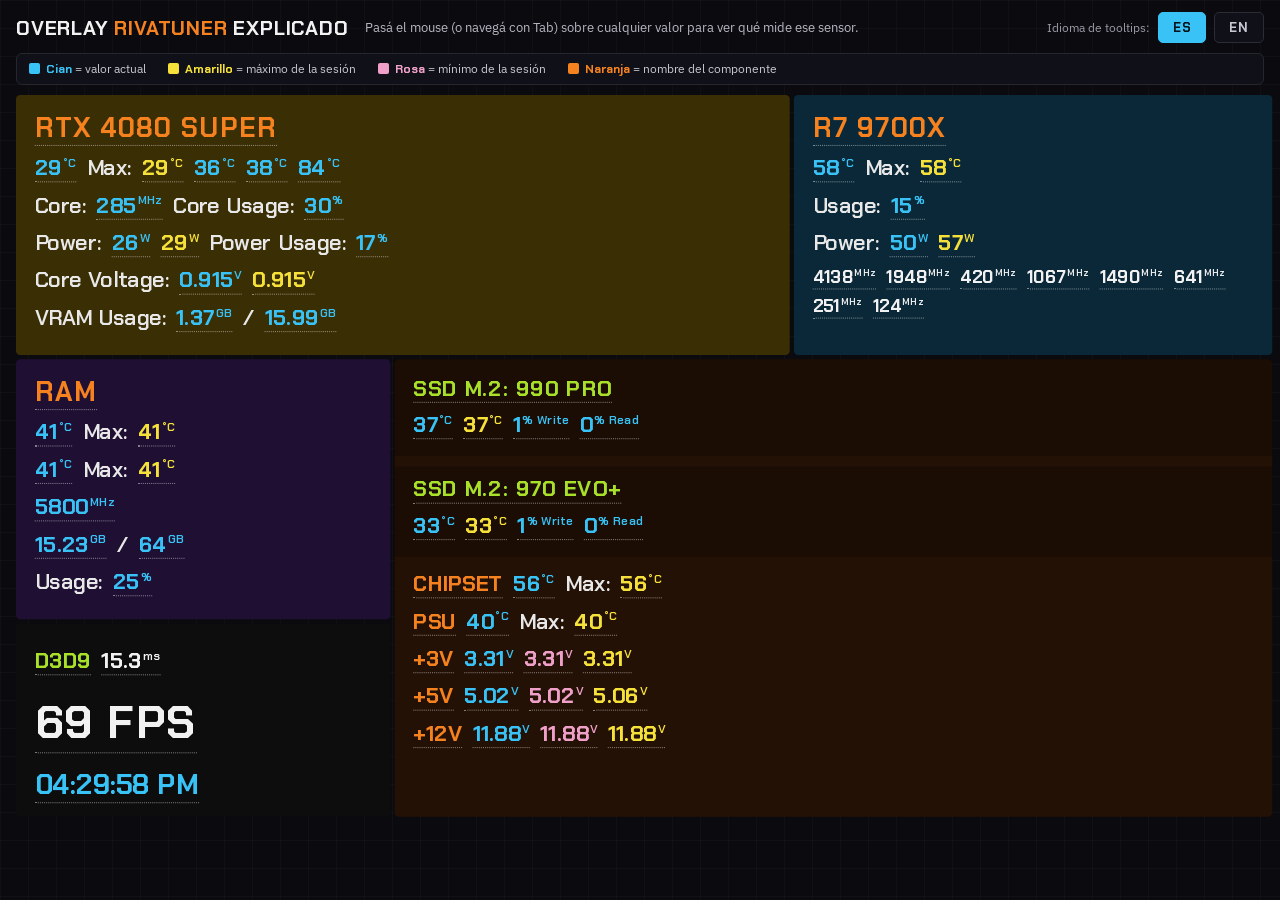
==== stuff/pc-build/BENCHMARK/overlay-rivatuner-explaining.html @ 2c087812 "overlay rivatuner change for language" ====
<!DOCTYPE html>
<html lang="es">
<head>
<meta charset="UTF-8">
<meta name="viewport" content="width=device-width, initial-scale=1.0">
<title>Overlay RivaTuner — Explicado</title>
<link rel="preconnect" href="https://fonts.googleapis.com">
<link rel="preconnect" href="https://fonts.gstatic.com" crossorigin>
<link href="https://fonts.googleapis.com/css2?family=Chakra+Petch:wght@500;600;700&family=IBM+Plex+Sans:wght@400;500&display=swap" rel="stylesheet">
<style>
  :root{
    --bg:#0a0a0f;
    --cyan:#39c2f5;      /* valor actual */
    --yellow:#f5e13a;    /* máximo de sesión */
    --pink:#f0a0c8;      /* lectura mínima */
    --orange:#f5821f;    /* títulos de panel */
    --green:#28c840;     /* nombres de discos */
    --lime:#a8e02a;      /* API gráfica */
    --white:#f2f2f2;
    --label:#e8e8e8;
    --tip-bg:#16161f;
    --tip-border:#39c2f5;
  }
  *{box-sizing:border-box;margin:0;padding:0}
  html{height:100%}
  body{
    min-height:100%;
    background:var(--bg);
    color:var(--white);
    font-family:'Chakra Petch',system-ui,sans-serif;
    display:flex;flex-direction:column;
    padding:12px 16px;
    overflow-x:hidden;
    background-image:linear-gradient(rgba(255,255,255,.025) 1px,transparent 1px),linear-gradient(90deg,rgba(255,255,255,.025) 1px,transparent 1px);
    background-size:28px 28px;
  }

  /* ---------- Barra superior (fuera del overlay, no escala) ---------- */
  header{
    display:flex;flex-wrap:wrap;align-items:center;gap:6px 16px;
    width:100%;margin-bottom:10px;
  }
  header h1{font-size:20px;letter-spacing:.04em;text-transform:uppercase;white-space:nowrap}
  header h1 span{color:var(--orange)}
  header p{font-family:'IBM Plex Sans',sans-serif;color:#b8b8c4;font-size:13px;flex:1 1 240px;min-width:200px}
  .lang{
    margin-left:auto;display:flex;align-items:center;gap:8px;
    font-family:'IBM Plex Sans',sans-serif;font-size:12px;color:#9a9aa8;
  }
  .lang button{
    font-family:'Chakra Petch',sans-serif;font-weight:700;font-size:13px;letter-spacing:.06em;
    background:#101018;color:#c8c8d2;border:1px solid #2c2c38;border-radius:5px;
    padding:6px 14px;cursor:pointer;transition:all .15s ease;
  }
  .lang button:hover{border-color:var(--cyan);color:#fff}
  .lang button.active{background:var(--cyan);border-color:var(--cyan);color:#04141c}
  .lang button:focus-visible{outline:2px solid var(--cyan);outline-offset:2px}

  .legend{
    width:100%;margin-bottom:10px;display:flex;flex-wrap:wrap;gap:6px 22px;
    font-size:12px;font-family:'IBM Plex Sans',sans-serif;color:#c8c8d2;
    border:1px solid #26262f;padding:7px 12px;border-radius:6px;background:#101018;
  }
  .legend b{font-family:'Chakra Petch',sans-serif}
  .legend .sw{display:inline-block;width:11px;height:11px;border-radius:2px;margin-right:6px;vertical-align:-1px}

  /* ---------- Escenario del overlay ----------
     El overlay se diseña a un tamaño FIJO de 1200px de ancho, con
     posiciones y tipografía estáticas (como el overlay real).
     JS lo escala como un todo (transform: scale) para que entre en
     la pantalla, sin mover ningún bloque de lugar. */
  #stageWrap{position:relative;flex:1;width:100%}
  #stage{
    position:absolute;top:0;left:0;
    width:1200px;
    font-size:20px;             /* tamaño base del diseño: todo deriva de acá */
    transform-origin:top left;
    display:grid;gap:4px;
    grid-template-columns:360px 380px 460px;
    grid-template-rows:auto auto 1fr;
    grid-template-areas:
      "gpu gpu cpu"
      "ram store store"
      "fps store store";
  }

  .panel{padding:14px 18px;border-radius:4px;min-width:0}
  .panel h2{color:var(--orange);font-size:1.3em;letter-spacing:.05em;margin-bottom:8px}
  .gpu{grid-area:gpu;background:#3a2e05}
  .cpu{grid-area:cpu;background:#0b2838}
  .ram{grid-area:ram;background:#1e0f33}
  .store{grid-area:store;background:#241105}
  .fps{grid-area:fps;background:#0d0d0d;display:flex;flex-direction:column;justify-content:flex-end}

  .row{display:flex;flex-wrap:wrap;align-items:baseline;gap:5px 10px;margin:8px 0;font-size:1.05em}
  .lbl{color:var(--label);font-weight:600}
  .sub{background:rgba(0,0,0,.25);margin:10px -18px;padding:8px 18px}
  .disk{color:var(--green);font-size:1.05em;font-weight:700;letter-spacing:.04em}
  .cores{font-size:0.85em}

  /* ---------- Sensores con tooltip ---------- */
  .s{
    position:relative;cursor:help;font-weight:700;
    border-bottom:1px dotted rgba(255,255,255,.45);
    outline:none;
  }
  .s sup{font-size:.55em;font-weight:600;margin-left:1px}
  .c{color:var(--cyan)} .y{color:var(--yellow)} .p{color:var(--pink)}
  .w{color:var(--white)} .g{color:var(--lime)} .o{color:var(--orange)}
  .s:hover,.s:focus-visible{filter:brightness(1.25);border-bottom-color:#fff}

  .s::after{
    content:attr(data-tip);
    position:absolute;left:50%;bottom:calc(100% + 10px);transform:translateX(-50%) translateY(4px);
    width:max-content;max-width:300px;
    background:var(--tip-bg);border:1px solid var(--tip-border);border-radius:6px;
    padding:9px 12px;
    font-family:'IBM Plex Sans',sans-serif;font-size:0.68em;font-weight:400;line-height:1.45;
    color:#e8e8ee;text-transform:none;letter-spacing:0;
    opacity:0;visibility:hidden;pointer-events:none;
    transition:opacity .15s ease,transform .15s ease;
    z-index:20;box-shadow:0 8px 24px rgba(0,0,0,.6);
  }
  .s::before{
    content:"";position:absolute;left:50%;bottom:calc(100% + 4px);transform:translateX(-50%);
    border:6px solid transparent;border-top-color:var(--tip-border);
    opacity:0;visibility:hidden;transition:opacity .15s ease;z-index:20;
  }
  .s:hover::after,.s:focus-visible::after{opacity:1;visibility:visible;transform:translateX(-50%) translateY(0)}
  .s:hover::before,.s:focus-visible::before{opacity:1;visibility:visible}
  /* variantes para bordes del escenario */
  .tl::after{left:0;transform:translateX(0) translateY(4px)}
  .tl:hover::after,.tl:focus-visible::after{transform:translateX(0) translateY(0)}
  .tl::before{left:14px}
  .tr::after{left:auto;right:0;transform:translateX(0) translateY(4px)}
  .tr:hover::after,.tr:focus-visible::after{transform:translateX(0) translateY(0)}
  .tr::before{left:auto;right:14px;transform:none}

  .fps .big{font-size:2.2em;letter-spacing:.03em}
  .clock{color:var(--cyan);font-size:1.35em;font-weight:700;margin-top:4px}

  /* ---------- Modo apilado: solo cuando la pantalla no puede
     contener el layout (muy angosta). Los bloques pasan a una
     columna; es el único caso en que se mueven de lugar. ---------- */
  #stage.stack{
    position:static;
    width:100%;
    transform:none !important;
    font-size:17px;
    grid-template-columns:1fr;
    grid-template-rows:none;
    grid-template-areas:"gpu" "cpu" "ram" "store" "fps";
  }
  #stage.stack .s::after{max-width:min(300px,80vw)}

  @media (prefers-reduced-motion:reduce){
    .s::after,.s::before,.lang button{transition:none}
  }
</style>
</head>
<body>

<header>
  <h1>Overlay <span>RivaTuner</span> explicado</h1>
  <p id="intro">Pasá el mouse (o navegá con Tab) sobre cualquier valor para ver qué mide ese sensor.</p>
  <div class="lang" role="group" aria-label="Idioma de los tooltips">
    <span id="langLabel">Idioma de tooltips:</span>
    <button id="btn-es" class="active" type="button" onclick="setLang('es')">ES</button>
    <button id="btn-en" type="button" onclick="setLang('en')">EN</button>
  </div>
</header>

<div class="legend">
  <span><span class="sw" style="background:var(--cyan)"></span><b style="color:var(--cyan)" data-l="es:Cian|en:Cyan">Cian</b> <span data-l="es:= valor actual|en:= current value">= valor actual</span></span>
  <span><span class="sw" style="background:var(--yellow)"></span><b style="color:var(--yellow)" data-l="es:Amarillo|en:Yellow">Amarillo</b> <span data-l="es:= máximo de la sesión|en:= session maximum">= máximo de la sesión</span></span>
  <span><span class="sw" style="background:var(--pink)"></span><b style="color:var(--pink)" data-l="es:Rosa|en:Pink">Rosa</b> <span data-l="es:= mínimo de la sesión|en:= session minimum">= mínimo de la sesión</span></span>
  <span><span class="sw" style="background:var(--orange)"></span><b style="color:var(--orange)" data-l="es:Naranja|en:Orange">Naranja</b> <span data-l="es:= nombre del componente|en:= component name">= nombre del componente</span></span>
</div>

<div id="stageWrap">
<div id="stage">

  <!-- ===================== GPU ===================== -->
  <section class="panel gpu">
    <h2><span class="s tl w" style="color:var(--orange)"
      data-es="Tu placa de video (GPU): NVIDIA GeForce RTX 4080 SUPER con 16 GB de VRAM. Todos los datos de este panel son de la GPU."
      data-en="Your graphics card (GPU): NVIDIA GeForce RTX 4080 SUPER with 16 GB of VRAM. Everything in this panel is GPU data.">RTX 4080 SUPER</span></h2>
    <div class="row">
      <span class="s tl c"
        data-es="Temperatura actual del núcleo de la GPU. 29 °C indica reposo (idle). En juego lo normal es 60–75 °C."
        data-en="Current GPU core temperature. 29 °C means it's idle. While gaming, 60–75 °C is typical.">29<sup>°C</sup></span>
      <span class="lbl">Max:</span>
      <span class="s y"
        data-es="Temperatura máxima que alcanzó la GPU desde que arrancó el monitoreo (máximo de sesión)."
        data-en="Highest GPU temperature recorded since monitoring started (session maximum).">29<sup>°C</sup></span>
      <span class="s c"
        data-es="Hot Spot: temperatura del punto más caliente del chip. Siempre es mayor que la del núcleo; una diferencia de 8–15 °C es normal."
        data-en="Hot Spot: temperature of the hottest point on the die. Always higher than the core reading; an 8–15 °C gap is normal.">36<sup>°C</sup></span>
      <span class="s c"
        data-es="Temperatura de la memoria VRAM (memory junction). La GDDR6X puede operar con seguridad hasta ~95 °C."
        data-en="VRAM temperature (memory junction). GDDR6X can safely run up to ~95 °C.">38<sup>°C</sup></span>
      <span class="s c"
        data-es="Límite térmico (Temp Limit): temperatura objetivo a la que la GPU baja frecuencias para protegerse (throttling). 84 °C es el valor por defecto de NVIDIA."
        data-en="Temp Limit: target temperature at which the GPU lowers clocks to protect itself (throttling). 84 °C is NVIDIA's default.">84<sup>°C</sup></span>
    </div>
    <div class="row">
      <span class="lbl">Core:</span>
      <span class="s c"
        data-es="Frecuencia actual del núcleo gráfico. 285 MHz es frecuencia de reposo: la GPU baja el reloj sin carga. En juego sube a ~2500–2800 MHz."
        data-en="Current GPU core clock. 285 MHz is an idle clock: the GPU downclocks when there's no load. In games it boosts to ~2500–2800 MHz.">285<sup>MHz</sup></span>
      <span class="lbl">Core Usage:</span>
      <span class="s c"
        data-es="Porcentaje de uso del núcleo de la GPU. 30% con 285 MHz sugiere carga liviana (escritorio, video o un juego poco exigente)."
        data-en="GPU core usage percentage. 30% at 285 MHz suggests a light load (desktop, video, or an undemanding game).">30<sup>%</sup></span>
    </div>
    <div class="row">
      <span class="lbl">Power:</span>
      <span class="s c"
        data-es="Consumo eléctrico actual de la placa de video en watts. 26 W es consumo de reposo; en juego una 4080 SUPER puede superar los 300 W."
        data-en="Current power draw of the graphics card in watts. 26 W is idle; while gaming a 4080 SUPER can exceed 300 W.">26<sup>W</sup></span>
      <span class="s y"
        data-es="Consumo máximo registrado en la sesión."
        data-en="Maximum power draw recorded this session.">29<sup>W</sup></span>
      <span class="lbl">Power Usage:</span>
      <span class="s c"
        data-es="Porcentaje del límite de potencia (TDP) en uso. El límite de la 4080 SUPER es 320 W, así que 17% ≈ 55 W: muchísimo margen."
        data-en="Percentage of the power limit (TDP) in use. The 4080 SUPER's limit is 320 W, so 17% ≈ 55 W — plenty of headroom.">17<sup>%</sup></span>
    </div>
    <div class="row">
      <span class="lbl">Core Voltage:</span>
      <span class="s c"
        data-es="Voltaje actual aplicado al núcleo de la GPU. Sube y baja junto con la frecuencia. En reposo ronda 0.9 V; a plena carga ~1.05–1.1 V."
        data-en="Current voltage applied to the GPU core. It scales with clock speed. Around 0.9 V at idle; ~1.05–1.1 V under full load.">0.915<sup>V</sup></span>
      <span class="s y"
        data-es="Voltaje máximo del núcleo registrado en la sesión."
        data-en="Maximum core voltage recorded this session.">0.915<sup>V</sup></span>
    </div>
    <div class="row">
      <span class="lbl">VRAM Usage:</span>
      <span class="s c"
        data-es="Memoria de video ocupada en este momento: texturas, framebuffers, etc. 1.37 GB es típico de escritorio."
        data-en="Video memory currently in use: textures, framebuffers, etc. 1.37 GB is typical desktop usage.">1.37<sup>GB</sup></span>
      <span class="lbl">/</span>
      <span class="s c"
        data-es="Total de VRAM de la placa: 16 GB (se muestra 15.99 por redondeo binario)."
        data-en="Total VRAM on the card: 16 GB (shown as 15.99 due to binary rounding).">15.99<sup>GB</sup></span>
    </div>
  </section>

  <!-- ===================== CPU ===================== -->
  <section class="panel cpu">
    <h2><span class="s tl w" style="color:var(--orange)"
      data-es="Tu procesador (CPU): AMD Ryzen 7 9700X, 8 núcleos / 16 hilos, arquitectura Zen 5."
      data-en="Your processor (CPU): AMD Ryzen 7 9700X, 8 cores / 16 threads, Zen 5 architecture.">R7 9700X</span></h2>
    <div class="row">
      <span class="s tl c"
        data-es="Temperatura actual del procesador (Tctl/Tdie). Los Ryzen muestran picos breves incluso casi en reposo; 58 °C es normal. El límite del 9700X es 95 °C."
        data-en="Current CPU temperature (Tctl/Tdie). Ryzen chips show brief spikes even near idle; 58 °C is normal. The 9700X's limit is 95 °C.">58<sup>°C</sup></span>
      <span class="lbl">Max:</span>
      <span class="s y"
        data-es="Temperatura máxima del CPU registrada en la sesión."
        data-en="Maximum CPU temperature recorded this session.">58<sup>°C</sup></span>
    </div>
    <div class="row">
      <span class="lbl">Usage:</span>
      <span class="s c"
        data-es="Uso total del procesador, promediando todos los núcleos. 15% = carga liviana."
        data-en="Total CPU usage, averaged across all cores. 15% = light load.">15<sup>%</sup></span>
    </div>
    <div class="row">
      <span class="lbl">Power:</span>
      <span class="s c"
        data-es="Consumo eléctrico actual del CPU (package power). El 9700X tiene un TDP de 65 W (PPT 88 W), así que 50 W es carga parcial."
        data-en="Current CPU power draw (package power). The 9700X has a 65 W TDP (88 W PPT), so 50 W is a partial load.">50<sup>W</sup></span>
      <span class="s y"
        data-es="Consumo máximo del CPU registrado en la sesión."
        data-en="Maximum CPU power draw recorded this session.">57<sup>W</sup></span>
    </div>
    <div class="row cores">
      <span class="s tl w"
        data-es="Frecuencia del núcleo 1. Es el que está trabajando ahora: 4138 MHz es cerca de su velocidad de boost."
        data-en="Core 1 clock speed. This one is doing the work right now: 4138 MHz is near its boost speed.">4138<sup>MHz</sup></span>
      <span class="s w"
        data-es="Frecuencia del núcleo 2. Carga intermedia."
        data-en="Core 2 clock speed. Moderate load.">1948<sup>MHz</sup></span>
      <span class="s w"
        data-es="Frecuencia del núcleo 3. Son 'relojes efectivos': cuando un núcleo duerme gran parte del tiempo, el promedio da valores muy bajos como este."
        data-en="Core 3 clock speed. These are 'effective clocks': when a core sleeps most of the time, the average comes out very low like this.">420<sup>MHz</sup></span>
      <span class="s w"
        data-es="Frecuencia del núcleo 4."
        data-en="Core 4 clock speed.">1067<sup>MHz</sup></span>
      <span class="s w"
        data-es="Frecuencia del núcleo 5."
        data-en="Core 5 clock speed.">1490<sup>MHz</sup></span>
      <span class="s w"
        data-es="Frecuencia del núcleo 6. Mayormente inactivo."
        data-en="Core 6 clock speed. Mostly inactive.">641<sup>MHz</sup></span>
      <span class="s w"
        data-es="Frecuencia del núcleo 7. Casi dormido (ahorro de energía)."
        data-en="Core 7 clock speed. Nearly asleep (power saving).">251<sup>MHz</sup></span>
      <span class="s tr w"
        data-es="Frecuencia del núcleo 8. Que haya núcleos a 100–600 MHz es bueno: el ahorro de energía funciona."
        data-en="Core 8 clock speed. Cores sitting at 100–600 MHz is a good sign: power saving is working.">124<sup>MHz</sup></span>
    </div>
  </section>

  <!-- ===================== RAM ===================== -->
  <section class="panel ram">
    <h2><span class="s tl w" style="color:var(--orange)"
      data-es="Memoria RAM del sistema: 64 GB de DDR5 en dos módulos."
      data-en="System RAM: 64 GB of DDR5 across two modules.">RAM</span></h2>
    <div class="row">
      <span class="s tl c"
        data-es="Temperatura actual del primer módulo de RAM. Las DDR5 traen sensor propio; 41 °C es normal (preocupante recién arriba de ~60 °C)."
        data-en="Current temperature of the first RAM stick. DDR5 has a built-in sensor; 41 °C is normal (only a concern above ~60 °C).">41<sup>°C</sup></span>
      <span class="lbl">Max:</span>
      <span class="s y"
        data-es="Máxima temperatura del módulo 1 en la sesión."
        data-en="Maximum temperature of stick 1 this session.">41<sup>°C</sup></span>
    </div>
    <div class="row">
      <span class="s tl c"
        data-es="Temperatura actual del segundo módulo de RAM."
        data-en="Current temperature of the second RAM stick.">41<sup>°C</sup></span>
      <span class="lbl">Max:</span>
      <span class="s y"
        data-es="Máxima temperatura del módulo 2 en la sesión."
        data-en="Maximum temperature of stick 2 this session.">41<sup>°C</sup></span>
    </div>
    <div class="row">
      <span class="s tl c"
        data-es="Frecuencia efectiva de la memoria: DDR5-5800 (MT/s). El reloj real es la mitad, 2900 MHz, porque DDR = Double Data Rate."
        data-en="Effective memory speed: DDR5-5800 (MT/s). The real clock is half that, 2900 MHz, because DDR = Double Data Rate.">5800<sup>MHz</sup></span>
    </div>
    <div class="row">
      <span class="s tl c"
        data-es="RAM ocupada en este momento por Windows y los programas abiertos."
        data-en="RAM currently used by Windows and open programs.">15.23<sup>GB</sup></span>
      <span class="lbl">/</span>
      <span class="s c"
        data-es="Total de RAM instalada: 64 GB."
        data-en="Total installed RAM: 64 GB.">64<sup>GB</sup></span>
    </div>
    <div class="row">
      <span class="lbl">Usage:</span>
      <span class="s c"
        data-es="Porcentaje de RAM en uso (15.23 de 64 GB ≈ 25%). Tenés muchísimo margen libre."
        data-en="Percentage of RAM in use (15.23 of 64 GB ≈ 25%). You have tons of headroom.">25<sup>%</sup></span>
    </div>
  </section>

  <!-- ===================== ALMACENAMIENTO / CHIPSET / PSU ===================== -->
  <section class="panel store">
    <div class="sub" style="margin-top:-14px;padding-top:14px">
      <div class="disk"><span class="s tl g"
        data-es="Tu SSD principal: Samsung 990 PRO, un NVMe M.2 PCIe 4.0 de alta gama."
        data-en="Your main SSD: Samsung 990 PRO, a high-end PCIe 4.0 NVMe M.2 drive.">SSD M.2: 990 PRO</span></div>
      <div class="row">
        <span class="s tl c"
          data-es="Temperatura actual del SSD. 37 °C en reposo es excelente; los NVMe reducen velocidad (throttling) cerca de 70–80 °C."
          data-en="Current SSD temperature. 37 °C at idle is excellent; NVMe drives throttle around 70–80 °C.">37<sup>°C</sup></span>
        <span class="s y"
          data-es="Temperatura máxima del 990 PRO en la sesión."
          data-en="Maximum 990 PRO temperature this session.">37<sup>°C</sup></span>
        <span class="s c"
          data-es="Actividad de escritura: porcentaje del tiempo que el disco pasó escribiendo datos. 1% = casi inactivo."
          data-en="Write activity: percentage of time the drive spent writing data. 1% = nearly idle.">1<sup>% Write</sup></span>
        <span class="s c"
          data-es="Actividad de lectura: porcentaje del tiempo que el disco pasó leyendo datos."
          data-en="Read activity: percentage of time the drive spent reading data.">0<sup>% Read</sup></span>
      </div>
    </div>
    <div class="sub">
      <div class="disk"><span class="s tl g"
        data-es="Tu segundo SSD: Samsung 970 EVO Plus, NVMe M.2 PCIe 3.0."
        data-en="Your second SSD: Samsung 970 EVO Plus, a PCIe 3.0 NVMe M.2 drive.">SSD M.2: 970 EVO+</span></div>
      <div class="row">
        <span class="s tl c"
          data-es="Temperatura actual del 970 EVO Plus."
          data-en="Current 970 EVO Plus temperature.">33<sup>°C</sup></span>
        <span class="s y"
          data-es="Temperatura máxima del 970 EVO+ en la sesión."
          data-en="Maximum 970 EVO+ temperature this session.">33<sup>°C</sup></span>
        <span class="s c"
          data-es="Actividad de escritura del segundo disco."
          data-en="Write activity of the second drive.">1<sup>% Write</sup></span>
        <span class="s c"
          data-es="Actividad de lectura del segundo disco."
          data-en="Read activity of the second drive.">0<sup>% Read</sup></span>
      </div>
    </div>
    <div class="row" style="margin-top:12px">
      <span class="s tl o"
        data-es="Chipset de la placa madre (en AM5: B650/X670/X870). Maneja puertos USB, SATA y líneas PCIe extra."
        data-en="Motherboard chipset (on AM5: B650/X670/X870). It handles USB ports, SATA, and extra PCIe lanes.">CHIPSET</span>
      <span class="s c"
        data-es="Temperatura actual del chipset. Suelen correr calientes (50–65 °C) porque casi siempre tienen disipador pasivo. 56 °C es normal."
        data-en="Current chipset temperature. They usually run warm (50–65 °C) since most have a passive heatsink. 56 °C is normal.">56<sup>°C</sup></span>
      <span class="lbl">Max:</span>
      <span class="s y"
        data-es="Temperatura máxima del chipset en la sesión."
        data-en="Maximum chipset temperature this session.">56<sup>°C</sup></span>
    </div>
    <div class="row">
      <span class="s tl o"
        data-es="Fuente de alimentación (PSU). Que reporte datos significa que es una fuente digital con monitoreo (por ejemplo, con conexión USB interna)."
        data-en="Power supply (PSU). Reporting data means it's a digital PSU with monitoring (e.g., an internal USB connection).">PSU</span>
      <span class="s c"
        data-es="Temperatura interna actual de la fuente. 40 °C es un valor sano."
        data-en="Current internal PSU temperature. 40 °C is a healthy value.">40<sup>°C</sup></span>
      <span class="lbl">Max:</span>
      <span class="s y"
        data-es="Temperatura máxima de la fuente en la sesión."
        data-en="Maximum PSU temperature this session.">40<sup>°C</sup></span>
    </div>
    <div class="row">
      <span class="s tl o"
        data-es="Línea de +3.3 V: alimenta principalmente la placa madre y ranuras M.2. Tolerancia ATX: ±5% (3.14–3.47 V)."
        data-en="+3.3 V rail: mainly powers the motherboard and M.2 slots. ATX tolerance: ±5% (3.14–3.47 V).">+3V</span>
      <span class="s c"
        data-es="Voltaje actual de la línea de 3.3 V. 3.31 V está perfecto."
        data-en="Current 3.3 V rail voltage. 3.31 V is perfect.">3.31<sup>V</sup></span>
      <span class="s p"
        data-es="Voltaje mínimo registrado en la sesión. Que sea igual al actual indica una línea muy estable."
        data-en="Minimum voltage recorded this session. Matching the current value means a very stable rail.">3.31<sup>V</sup></span>
      <span class="s y"
        data-es="Voltaje máximo registrado en la sesión."
        data-en="Maximum voltage recorded this session.">3.31<sup>V</sup></span>
    </div>
    <div class="row">
      <span class="s tl o"
        data-es="Línea de +5 V: alimenta puertos USB, SATA y parte de la placa. Tolerancia ATX: ±5% (4.75–5.25 V)."
        data-en="+5 V rail: powers USB ports, SATA, and parts of the board. ATX tolerance: ±5% (4.75–5.25 V).">+5V</span>
      <span class="s c"
        data-es="Voltaje actual de la línea de 5 V. 5.02 V, dentro de especificación."
        data-en="Current 5 V rail voltage. 5.02 V, within spec.">5.02<sup>V</sup></span>
      <span class="s p"
        data-es="Mínimo de la sesión en la línea de 5 V."
        data-en="Session minimum on the 5 V rail.">5.02<sup>V</sup></span>
      <span class="s y"
        data-es="Máximo de la sesión en la línea de 5 V."
        data-en="Session maximum on the 5 V rail.">5.06<sup>V</sup></span>
    </div>
    <div class="row">
      <span class="s tl o"
        data-es="Línea de +12 V: la más importante, alimenta CPU y GPU. Tolerancia ATX: ±5% (11.4–12.6 V)."
        data-en="+12 V rail: the most important one, it powers the CPU and GPU. ATX tolerance: ±5% (11.4–12.6 V).">+12V</span>
      <span class="s c"
        data-es="Voltaje actual de la línea de 12 V. 11.88 V está dentro de la tolerancia; una caída leve bajo carga es normal."
        data-en="Current 12 V rail voltage. 11.88 V is within tolerance; a slight drop under load is normal.">11.88<sup>V</sup></span>
      <span class="s p"
        data-es="Mínimo de la sesión en la línea de 12 V. Si bajara de 11.4 V bajo carga, sería señal de una fuente al límite."
        data-en="Session minimum on the 12 V rail. Dropping below 11.4 V under load would signal a PSU near its limit.">11.88<sup>V</sup></span>
      <span class="s y"
        data-es="Máximo de la sesión en la línea de 12 V."
        data-en="Session maximum on the 12 V rail.">11.88<sup>V</sup></span>
    </div>
  </section>

  <!-- ===================== FPS / RELOJ ===================== -->
  <section class="panel fps">
    <div class="row">
      <span class="s tl g"
        data-es="API gráfica que usa la aplicación monitoreada: Direct3D 9 (DirectX 9). Es una API antigua, típica de juegos viejos o de ciertos launchers/overlays."
        data-en="Graphics API used by the monitored app: Direct3D 9 (DirectX 9). It's an old API, typical of older games or certain launchers/overlays.">D3D9</span>
      <span class="s w"
        data-es="Frametime: cuánto tarda en generarse cada cuadro. 15.3 ms ≈ 65 FPS. Un frametime estable importa más que el número de FPS: los saltos bruscos se sienten como tirones (stuttering)."
        data-en="Frametime: how long each frame takes to render. 15.3 ms ≈ 65 FPS. A stable frametime matters more than the FPS number: sudden spikes feel like stuttering.">15.3<sup>ms</sup></span>
    </div>
    <div class="row big">
      <span class="s tl w"
        data-es="Cuadros por segundo que renderiza la aplicación. 69 FPS suele indicar un límite de FPS o V-Sync activo, más que falta de potencia (mirá el uso de GPU: solo 30%)."
        data-en="Frames per second the app is rendering. 69 FPS usually points to an FPS cap or V-Sync being active rather than lack of power (note the GPU usage: only 30%).">69 FPS</span>
    </div>
    <div class="clock"><span class="s tl c"
      data-es="Hora actual del sistema. Útil para saber cuánto llevás jugando de un vistazo."
      data-en="Current system time. Handy for keeping track of how long you've been playing.">04:29:58 PM</span></div>
  </section>

</div><!-- /#stage -->
</div><!-- /#stageWrap -->

<script>
(function(){
  'use strict';

  /* ---------- Idioma de tooltips ---------- */
  window.setLang = function(lang){
    document.querySelectorAll('.s').forEach(function(el){
      var t = lang === 'en' ? el.dataset.en : el.dataset.es;
      if(t) el.setAttribute('data-tip', t);
    });
    document.querySelectorAll('[data-l]').forEach(function(el){
      el.dataset.l.split('|').forEach(function(p){
        var i = p.indexOf(':');
        if(p.slice(0,i) === lang) el.textContent = p.slice(i+1);
      });
    });
    var es = document.getElementById('btn-es'), en = document.getElementById('btn-en');
    if(es) es.classList.toggle('active', lang === 'es');
    if(en) en.classList.toggle('active', lang === 'en');
    var intro = document.getElementById('intro');
    if(intro) intro.textContent = lang === 'en'
      ? 'Hover (or Tab through) any value to see what that sensor measures.'
      : 'Pasá el mouse (o navegá con Tab) sobre cualquier valor para ver qué mide ese sensor.';
    var lbl = document.getElementById('langLabel');
    if(lbl) lbl.textContent = lang === 'en' ? 'Tooltip language:' : 'Idioma de tooltips:';
    try{ localStorage.setItem('tipLang', lang); }catch(e){}
  };

  var saved = 'es';
  try{ saved = localStorage.getItem('tipLang') || 'es'; }catch(e){}
  window.setLang(saved);

  /* ---------- Escalado del overlay ----------
     El overlay tiene un diseño fijo de 1200px. Acá se calcula un
     único factor de escala para que entre completo en el espacio
     disponible (ancho Y alto), manteniendo posiciones intactas.
     Debajo de 700px de ancho se apilan los bloques en una columna. */
  var DESIGN_W = 1200;
  var STACK_BREAKPOINT = 700;
  var stage = document.getElementById('stage');
  var wrap  = document.getElementById('stageWrap');

  function fit(){
    if(!stage || !wrap) return;

    if(window.innerWidth <= STACK_BREAKPOINT){
      stage.classList.add('stack');
      stage.style.transform = '';
      stage.style.left = '';
      wrap.style.height = 'auto';
      return;
    }

    stage.classList.remove('stack');

    // Medir la altura natural del diseño sin transformación
    stage.style.transform = 'none';
    var designH = stage.offsetHeight;

    var availW = wrap.clientWidth;
    var availH = window.innerHeight - wrap.getBoundingClientRect().top - 12;
    if(availH < 100) availH = 100;

    var scale = Math.min(availW / DESIGN_W, availH / designH);

    stage.style.transform = 'scale(' + scale + ')';
    // Centrar horizontalmente el overlay escalado
    stage.style.left = Math.max(0, (availW - DESIGN_W * scale) / 2) + 'px';
    // Reservar exactamente el alto que ocupa (evita scroll fantasma)
    wrap.style.height = (designH * scale) + 'px';
  }

  var raf = null;
  function requestFit(){
    if(raf) cancelAnimationFrame(raf);
    raf = requestAnimationFrame(fit);
  }

  window.addEventListener('resize', requestFit);
  window.addEventListener('load', fit);
  if(document.fonts && document.fonts.ready){
    document.fonts.ready.then(fit).catch(function(){});
  }
  fit();
})();
</script>

</body>
</html>
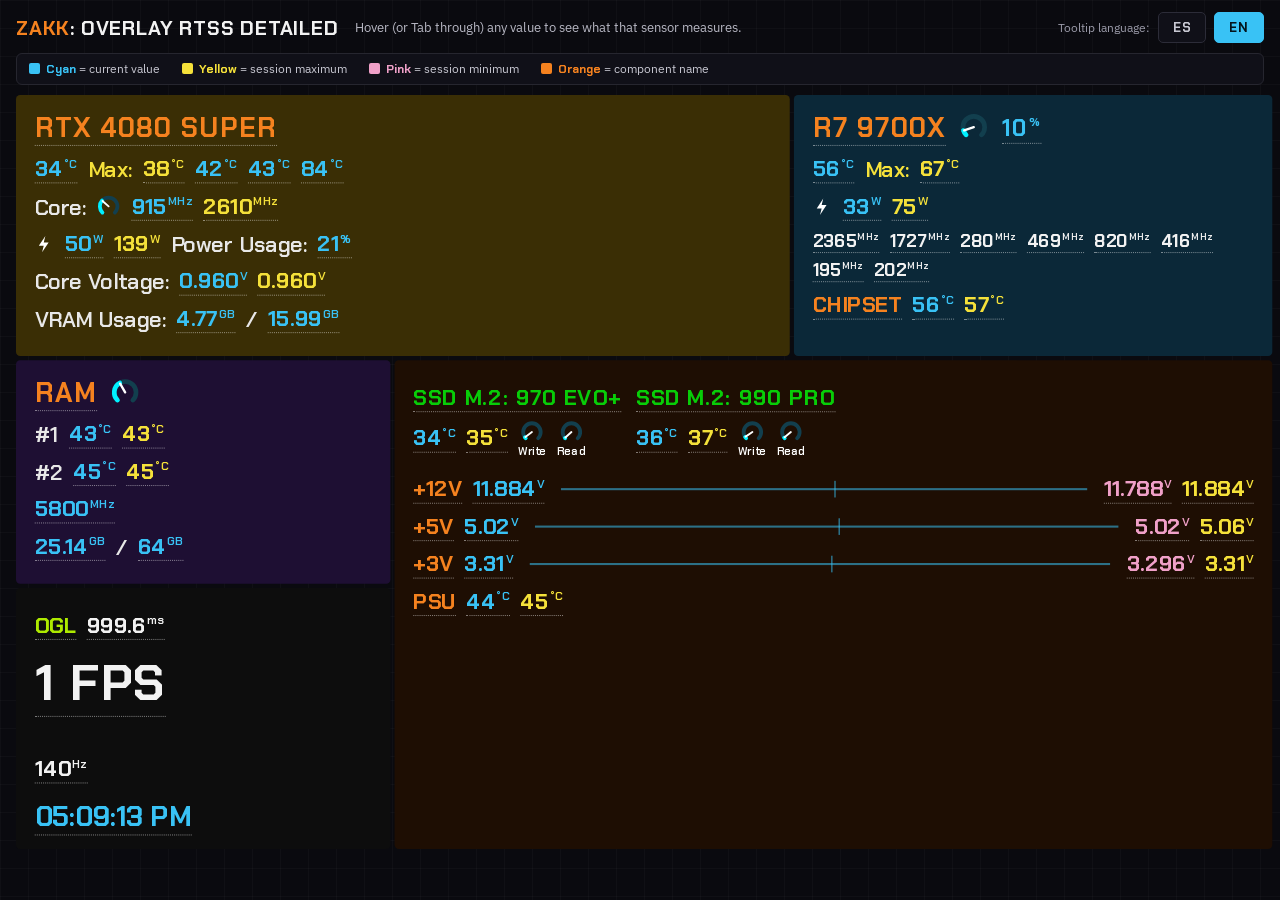
==== commit 570aa4a1: "overlay more work" ====
--- a/stuff/pc-build/BENCHMARK/overlay-rivatuner-explaining.html
+++ b/stuff/pc-build/BENCHMARK/overlay-rivatuner-explaining.html
@@ -1,9 +1,9 @@
 <!DOCTYPE html>
-<html lang="es">
+<html lang="en">
 <head>
 <meta charset="UTF-8">
 <meta name="viewport" content="width=device-width, initial-scale=1.0">
-<title>Overlay RivaTuner — Explicado</title>
+<title>ZAKK: Overlay RTSS DETAILED</title>
 <link rel="preconnect" href="https://fonts.googleapis.com">
 <link rel="preconnect" href="https://fonts.gstatic.com" crossorigin>
 <link href="https://fonts.googleapis.com/css2?family=Chakra+Petch:wght@500;600;700&family=IBM+Plex+Sans:wght@400;500&display=swap" rel="stylesheet">
@@ -14,10 +14,12 @@
     --yellow:#f5e13a;    /* máximo de sesión */
     --pink:#f0a0c8;      /* lectura mínima */
     --orange:#f5821f;    /* títulos de panel */
-    --green:#28c840;     /* nombres de discos */
-    --lime:#a8e02a;      /* API gráfica */
+    --green:#08CD08;     /* nombres de discos SSD */
+    --lime:#AEEA00;      /* API gráfica */
+    --gauge-color:#00F0FF; /* color de todos los gauges (arco + aguja) */
     --white:#f2f2f2;
     --label:#e8e8e8;
+    --gauge-track:#123f4e;
     --tip-bg:#16161f;
     --tip-border:#39c2f5;
   }
@@ -85,18 +87,32 @@
   }
 
   .panel{padding:14px 18px;border-radius:4px;min-width:0}
-  .panel h2{color:var(--orange);font-size:1.3em;letter-spacing:.05em;margin-bottom:8px}
+  .panel h2{
+    color:var(--orange);font-size:1.3em;letter-spacing:.05em;margin-bottom:8px;
+    display:flex;align-items:center;gap:12px;
+  }
   .gpu{grid-area:gpu;background:#3a2e05}
   .cpu{grid-area:cpu;background:#0b2838}
   .ram{grid-area:ram;background:#1e0f33}
-  .store{grid-area:store;background:#241105}
-  .fps{grid-area:fps;background:#0d0d0d;display:flex;flex-direction:column;justify-content:flex-end}
-
-  .row{display:flex;flex-wrap:wrap;align-items:baseline;gap:5px 10px;margin:8px 0;font-size:1.05em}
+  .store{grid-area:store;background:#1e0e03}
+  .fps{grid-area:fps;background:#0d0d0d;display:flex;flex-direction:column}
+
+  .row{display:flex;flex-wrap:wrap;align-items:center;gap:5px 10px;margin:8px 0;font-size:1.05em}
   .lbl{color:var(--label);font-weight:600}
-  .sub{background:rgba(0,0,0,.25);margin:10px -18px;padding:8px 18px}
+  .lbl-max{color:var(--yellow);font-weight:600}
   .disk{color:var(--green);font-size:1.05em;font-weight:700;letter-spacing:.04em}
   .cores{font-size:0.85em}
+  .spacer{flex:1}
+
+  /* SSDs lado a lado */
+  .ssds{display:flex;gap:14px;align-items:flex-start;margin:8px 0}
+  .ssd{flex:0 0 auto;min-width:0}
+
+  /* ---------- Iconos de gauge (medidores) y bolt ---------- */
+  .g-ico{width:1.15em;height:1.15em;display:inline-block;vertical-align:-0.2em;flex:none}
+  .wr{display:inline-flex;flex-direction:column;align-items:center;line-height:1}
+  .wr small{font-size:0.5em;font-weight:600;color:#fff;margin-top:2px}
+  .bolt{width:0.9em;height:0.9em;display:inline-block;vertical-align:-0.1em;flex:none}
 
   /* ---------- Sensores con tooltip ---------- */
   .s{
@@ -104,6 +120,7 @@
     border-bottom:1px dotted rgba(255,255,255,.45);
     outline:none;
   }
+  .s.nb{border-bottom:none}
   .s sup{font-size:.55em;font-weight:600;margin-left:1px}
   .c{color:var(--cyan)} .y{color:var(--yellow)} .p{color:var(--pink)}
   .w{color:var(--white)} .g{color:var(--lime)} .o{color:var(--orange)}
@@ -135,9 +152,44 @@
   .tr::after{left:auto;right:0;transform:translateX(0) translateY(4px)}
   .tr:hover::after,.tr:focus-visible::after{transform:translateX(0) translateY(0)}
   .tr::before{left:auto;right:14px;transform:none}
-
-  .fps .big{font-size:2.2em;letter-spacing:.03em}
-  .clock{color:var(--cyan);font-size:1.35em;font-weight:700;margin-top:4px}
+  /* la fila de núcleos usa tooltips debajo para no tapar el título */
+  .cores .s::after{bottom:auto;top:calc(100% + 10px);transform:translateX(-50%) translateY(-4px)}
+  .cores .s::before{bottom:auto;top:calc(100% + 4px);border-top-color:transparent;border-bottom-color:var(--tip-border)}
+  .cores .s:hover::after,.cores .s:focus-visible::after{transform:translateX(-50%) translateY(0)}
+  .cores .s.tl::after{left:0;transform:translateX(0) translateY(-4px)}
+  .cores .s.tl:hover::after,.cores .s.tl:focus-visible::after{transform:translateX(0) translateY(0)}
+  .cores .s.tr::after{left:auto;right:0;transform:translateX(0) translateY(-4px)}
+  .cores .s.tr:hover::after,.cores .s.tr:focus-visible::after{transform:translateX(0) translateY(0)}
+
+  .fps .big{font-size:2.4em;letter-spacing:.03em;margin:2px 0}
+  .hz{font-size:1.05em;margin-top:auto;padding-top:1.6em}
+  .clock{color:var(--cyan);font-size:1.35em;font-weight:700;margin-top:6px}
+
+  /* ---------- Mini gráfico de historial (línea +12V) ---------- */
+  .volt-graph{
+    flex:1;min-width:40px;height:16px;position:relative;
+    display:flex;align-items:center;margin:0 6px;cursor:help;
+  }
+  .volt-graph::before{
+    content:"";position:absolute;left:0;right:0;top:50%;height:2px;
+    background:var(--cyan);opacity:.55;transform:translateY(-50%);
+  }
+  .volt-graph .tick{
+    position:absolute;left:52%;top:0;bottom:0;width:1px;background:var(--cyan);opacity:.8;
+  }
+  .volt-graph::after{
+    content:attr(data-tip);
+    position:absolute;left:50%;bottom:calc(100% + 10px);transform:translateX(-50%) translateY(4px);
+    width:max-content;max-width:280px;
+    background:var(--tip-bg);border:1px solid var(--tip-border);border-radius:6px;
+    padding:9px 12px;
+    font-family:'IBM Plex Sans',sans-serif;font-size:0.68em;font-weight:400;line-height:1.45;
+    color:#e8e8ee;text-transform:none;letter-spacing:0;
+    opacity:0;visibility:hidden;pointer-events:none;
+    transition:opacity .15s ease,transform .15s ease;
+    z-index:20;box-shadow:0 8px 24px rgba(0,0,0,.6);
+  }
+  .volt-graph:hover::after,.volt-graph:focus-visible::after{opacity:1;visibility:visible;transform:translateX(-50%) translateY(0)}
 
   /* ---------- Modo apilado: solo cuando la pantalla no puede
      contener el layout (muy angosta). Los bloques pasan a una
@@ -152,6 +204,9 @@
     grid-template-areas:"gpu" "cpu" "ram" "store" "fps";
   }
   #stage.stack .s::after{max-width:min(300px,80vw)}
+  #stage.stack .ssds{flex-direction:column;gap:8px}
+  #stage.stack .hz{padding-top:0.4em}
+  #stage.stack .volt-graph{min-width:24px}
 
   @media (prefers-reduced-motion:reduce){
     .s::after,.s::before,.lang button{transition:none}
@@ -161,20 +216,20 @@
 <body>
 
 <header>
-  <h1>Overlay <span>RivaTuner</span> explicado</h1>
-  <p id="intro">Pasá el mouse (o navegá con Tab) sobre cualquier valor para ver qué mide ese sensor.</p>
-  <div class="lang" role="group" aria-label="Idioma de los tooltips">
-    <span id="langLabel">Idioma de tooltips:</span>
-    <button id="btn-es" class="active" type="button" onclick="setLang('es')">ES</button>
-    <button id="btn-en" type="button" onclick="setLang('en')">EN</button>
+  <h1 id="appTitle">ZAKK: Overlay RTSS DETAILED</h1>
+  <p id="intro" data-i18n="intro">Hover (or Tab through) any value to see what that sensor measures.</p>
+  <div class="lang" role="group" aria-label="Tooltip language">
+    <span id="langLabel" data-i18n="langLabel">Tooltip language:</span>
+    <button id="btn-es" type="button" onclick="setLang('es')">ES</button>
+    <button id="btn-en" class="active" type="button" onclick="setLang('en')">EN</button>
   </div>
 </header>
 
 <div class="legend">
-  <span><span class="sw" style="background:var(--cyan)"></span><b style="color:var(--cyan)" data-l="es:Cian|en:Cyan">Cian</b> <span data-l="es:= valor actual|en:= current value">= valor actual</span></span>
-  <span><span class="sw" style="background:var(--yellow)"></span><b style="color:var(--yellow)" data-l="es:Amarillo|en:Yellow">Amarillo</b> <span data-l="es:= máximo de la sesión|en:= session maximum">= máximo de la sesión</span></span>
-  <span><span class="sw" style="background:var(--pink)"></span><b style="color:var(--pink)" data-l="es:Rosa|en:Pink">Rosa</b> <span data-l="es:= mínimo de la sesión|en:= session minimum">= mínimo de la sesión</span></span>
-  <span><span class="sw" style="background:var(--orange)"></span><b style="color:var(--orange)" data-l="es:Naranja|en:Orange">Naranja</b> <span data-l="es:= nombre del componente|en:= component name">= nombre del componente</span></span>
+  <span><span class="sw" style="background:var(--cyan)"></span><b style="color:var(--cyan)" data-i18n="legendCyanName">Cyan</b> <span data-i18n="legendCyanDesc">= current value</span></span>
+  <span><span class="sw" style="background:var(--yellow)"></span><b style="color:var(--yellow)" data-i18n="legendYellowName">Yellow</b> <span data-i18n="legendYellowDesc">= session maximum</span></span>
+  <span><span class="sw" style="background:var(--pink)"></span><b style="color:var(--pink)" data-i18n="legendPinkName">Pink</b> <span data-i18n="legendPinkDesc">= session minimum</span></span>
+  <span><span class="sw" style="background:var(--orange)"></span><b style="color:var(--orange)" data-i18n="legendOrangeName">Orange</b> <span data-i18n="legendOrangeDesc">= component name</span></span>
 </div>
 
 <div id="stageWrap">
@@ -182,350 +237,723 @@
 
   <!-- ===================== GPU ===================== -->
   <section class="panel gpu">
-    <h2><span class="s tl w" style="color:var(--orange)"
-      data-es="Tu placa de video (GPU): NVIDIA GeForce RTX 4080 SUPER con 16 GB de VRAM. Todos los datos de este panel son de la GPU."
-      data-en="Your graphics card (GPU): NVIDIA GeForce RTX 4080 SUPER with 16 GB of VRAM. Everything in this panel is GPU data.">RTX 4080 SUPER</span></h2>
-    <div class="row">
-      <span class="s tl c"
-        data-es="Temperatura actual del núcleo de la GPU. 29 °C indica reposo (idle). En juego lo normal es 60–75 °C."
-        data-en="Current GPU core temperature. 29 °C means it's idle. While gaming, 60–75 °C is typical.">29<sup>°C</sup></span>
-      <span class="lbl">Max:</span>
-      <span class="s y"
-        data-es="Temperatura máxima que alcanzó la GPU desde que arrancó el monitoreo (máximo de sesión)."
-        data-en="Highest GPU temperature recorded since monitoring started (session maximum).">29<sup>°C</sup></span>
-      <span class="s c"
-        data-es="Hot Spot: temperatura del punto más caliente del chip. Siempre es mayor que la del núcleo; una diferencia de 8–15 °C es normal."
-        data-en="Hot Spot: temperature of the hottest point on the die. Always higher than the core reading; an 8–15 °C gap is normal.">36<sup>°C</sup></span>
-      <span class="s c"
-        data-es="Temperatura de la memoria VRAM (memory junction). La GDDR6X puede operar con seguridad hasta ~95 °C."
-        data-en="VRAM temperature (memory junction). GDDR6X can safely run up to ~95 °C.">38<sup>°C</sup></span>
-      <span class="s c"
-        data-es="Límite térmico (Temp Limit): temperatura objetivo a la que la GPU baja frecuencias para protegerse (throttling). 84 °C es el valor por defecto de NVIDIA."
-        data-en="Temp Limit: target temperature at which the GPU lowers clocks to protect itself (throttling). 84 °C is NVIDIA's default.">84<sup>°C</sup></span>
+    <h2><span class="s tl w" style="color:var(--orange)" data-bind="gpu.label" data-tip-key="gpuName">RTX 4080 SUPER</span></h2>
+    <div class="row">
+      <span class="s tl c" data-bind="gpu.temp" data-fmt="int" data-unit="°C" data-tip-key="gpuTemp">34<sup>°C</sup></span>
+      <span class="lbl-max">Max:</span>
+      <span class="s y" data-bind="gpu.tempMax" data-fmt="int" data-unit="°C" data-tip-key="gpuTempMax">38<sup>°C</sup></span>
+      <span class="s c" data-bind="gpu.hotspot" data-fmt="int" data-unit="°C" data-tip-key="gpuHotspot">42<sup>°C</sup></span>
+      <span class="s c" data-bind="gpu.vramTemp" data-fmt="int" data-unit="°C" data-tip-key="gpuVramTemp">43<sup>°C</sup></span>
+      <span class="s c" data-bind="gpu.tempLimit" data-fmt="int" data-unit="°C" data-tip-key="gpuTempLimit">84<sup>°C</sup></span>
     </div>
     <div class="row">
       <span class="lbl">Core:</span>
-      <span class="s c"
-        data-es="Frecuencia actual del núcleo gráfico. 285 MHz es frecuencia de reposo: la GPU baja el reloj sin carga. En juego sube a ~2500–2800 MHz."
-        data-en="Current GPU core clock. 285 MHz is an idle clock: the GPU downclocks when there's no load. In games it boosts to ~2500–2800 MHz.">285<sup>MHz</sup></span>
-      <span class="lbl">Core Usage:</span>
-      <span class="s c"
-        data-es="Porcentaje de uso del núcleo de la GPU. 30% con 285 MHz sugiere carga liviana (escritorio, video o un juego poco exigente)."
-        data-en="GPU core usage percentage. 30% at 285 MHz suggests a light load (desktop, video, or an undemanding game).">30<sup>%</sup></span>
-    </div>
-    <div class="row">
-      <span class="lbl">Power:</span>
-      <span class="s c"
-        data-es="Consumo eléctrico actual de la placa de video en watts. 26 W es consumo de reposo; en juego una 4080 SUPER puede superar los 300 W."
-        data-en="Current power draw of the graphics card in watts. 26 W is idle; while gaming a 4080 SUPER can exceed 300 W.">26<sup>W</sup></span>
-      <span class="s y"
-        data-es="Consumo máximo registrado en la sesión."
-        data-en="Maximum power draw recorded this session.">29<sup>W</sup></span>
+      <span class="s nb" data-gauge="derived.gpuCoreClockPercent" data-gauge-color="var(--gauge-color)" data-tip-key="gpuCoreGauge"></span>
+      <span class="s c" data-bind="gpu.coreClock" data-fmt="int" data-unit="MHz" data-tip-key="gpuCoreClock">915<sup>MHz</sup></span>
+      <span class="s y" data-bind="gpu.coreClockMax" data-fmt="int" data-unit="MHz" data-tip-key="gpuCoreClockMax">2610<sup>MHz</sup></span>
+    </div>
+    <div class="row">
+      <span class="s nb tl" data-tip-key="gpuPowerIcon">
+        <svg class="bolt" viewBox="0 0 24 24" aria-hidden="true"><path d="M13 2 L5 14 h6 l-2 8 8-12 h-6 z" fill="#fff"/></svg>
+      </span>
+      <span class="s c" data-bind="gpu.power" data-fmt="int" data-unit="W" data-tip-key="gpuPower">50<sup>W</sup></span>
+      <span class="s y" data-bind="gpu.powerMax" data-fmt="int" data-unit="W" data-tip-key="gpuPowerMax">139<sup>W</sup></span>
       <span class="lbl">Power Usage:</span>
-      <span class="s c"
-        data-es="Porcentaje del límite de potencia (TDP) en uso. El límite de la 4080 SUPER es 320 W, así que 17% ≈ 55 W: muchísimo margen."
-        data-en="Percentage of the power limit (TDP) in use. The 4080 SUPER's limit is 320 W, so 17% ≈ 55 W — plenty of headroom.">17<sup>%</sup></span>
+      <span class="s c" data-bind="gpu.powerUsagePercent" data-fmt="int" data-unit="%" data-tip-key="gpuPowerUsage">21<sup>%</sup></span>
     </div>
     <div class="row">
       <span class="lbl">Core Voltage:</span>
-      <span class="s c"
-        data-es="Voltaje actual aplicado al núcleo de la GPU. Sube y baja junto con la frecuencia. En reposo ronda 0.9 V; a plena carga ~1.05–1.1 V."
-        data-en="Current voltage applied to the GPU core. It scales with clock speed. Around 0.9 V at idle; ~1.05–1.1 V under full load.">0.915<sup>V</sup></span>
-      <span class="s y"
-        data-es="Voltaje máximo del núcleo registrado en la sesión."
-        data-en="Maximum core voltage recorded this session.">0.915<sup>V</sup></span>
+      <span class="s c" data-bind="gpu.voltage" data-fmt="3dec" data-unit="V" data-tip-key="gpuVoltage">0.960<sup>V</sup></span>
+      <span class="s y" data-bind="gpu.voltageMax" data-fmt="3dec" data-unit="V" data-tip-key="gpuVoltageMax">0.960<sup>V</sup></span>
     </div>
     <div class="row">
       <span class="lbl">VRAM Usage:</span>
-      <span class="s c"
-        data-es="Memoria de video ocupada en este momento: texturas, framebuffers, etc. 1.37 GB es típico de escritorio."
-        data-en="Video memory currently in use: textures, framebuffers, etc. 1.37 GB is typical desktop usage.">1.37<sup>GB</sup></span>
+      <span class="s c" data-bind="gpu.vramUsed" data-fmt="2dec" data-unit="GB" data-tip-key="gpuVramUsed">4.77<sup>GB</sup></span>
       <span class="lbl">/</span>
-      <span class="s c"
-        data-es="Total de VRAM de la placa: 16 GB (se muestra 15.99 por redondeo binario)."
-        data-en="Total VRAM on the card: 16 GB (shown as 15.99 due to binary rounding).">15.99<sup>GB</sup></span>
+      <span class="s c" data-bind="gpu.vramTotal" data-fmt="2dec" data-unit="GB" data-tip-key="gpuVramTotal">15.99<sup>GB</sup></span>
     </div>
   </section>
 
   <!-- ===================== CPU ===================== -->
   <section class="panel cpu">
-    <h2><span class="s tl w" style="color:var(--orange)"
-      data-es="Tu procesador (CPU): AMD Ryzen 7 9700X, 8 núcleos / 16 hilos, arquitectura Zen 5."
-      data-en="Your processor (CPU): AMD Ryzen 7 9700X, 8 cores / 16 threads, Zen 5 architecture.">R7 9700X</span></h2>
-    <div class="row">
-      <span class="s tl c"
-        data-es="Temperatura actual del procesador (Tctl/Tdie). Los Ryzen muestran picos breves incluso casi en reposo; 58 °C es normal. El límite del 9700X es 95 °C."
-        data-en="Current CPU temperature (Tctl/Tdie). Ryzen chips show brief spikes even near idle; 58 °C is normal. The 9700X's limit is 95 °C.">58<sup>°C</sup></span>
-      <span class="lbl">Max:</span>
-      <span class="s y"
-        data-es="Temperatura máxima del CPU registrada en la sesión."
-        data-en="Maximum CPU temperature recorded this session.">58<sup>°C</sup></span>
-    </div>
-    <div class="row">
-      <span class="lbl">Usage:</span>
-      <span class="s c"
-        data-es="Uso total del procesador, promediando todos los núcleos. 15% = carga liviana."
-        data-en="Total CPU usage, averaged across all cores. 15% = light load.">15<sup>%</sup></span>
-    </div>
-    <div class="row">
-      <span class="lbl">Power:</span>
-      <span class="s c"
-        data-es="Consumo eléctrico actual del CPU (package power). El 9700X tiene un TDP de 65 W (PPT 88 W), así que 50 W es carga parcial."
-        data-en="Current CPU power draw (package power). The 9700X has a 65 W TDP (88 W PPT), so 50 W is a partial load.">50<sup>W</sup></span>
-      <span class="s y"
-        data-es="Consumo máximo del CPU registrado en la sesión."
-        data-en="Maximum CPU power draw recorded this session.">57<sup>W</sup></span>
+    <h2><span class="s tl w" style="color:var(--orange)" data-bind="cpu.label" data-tip-key="cpuName">R7 9700X</span>
+      <span class="s nb" data-gauge="cpu.usagePercent" data-gauge-color="var(--gauge-color)" data-tip-key="cpuUsageGauge"></span>
+      <span class="s tr c" style="font-size:0.85em" data-bind="cpu.usagePercent" data-fmt="int" data-unit="%" data-tip-key="cpuUsagePercent">10<sup>%</sup></span>
+    </h2>
+    <div class="row">
+      <span class="s tl c" data-bind="cpu.temp" data-fmt="int" data-unit="°C" data-tip-key="cpuTemp">56<sup>°C</sup></span>
+      <span class="lbl-max">Max:</span>
+      <span class="s y" data-bind="cpu.tempMax" data-fmt="int" data-unit="°C" data-tip-key="cpuTempMax">67<sup>°C</sup></span>
+    </div>
+    <div class="row">
+      <span class="s nb tl" data-tip-key="cpuPowerIcon">
+        <svg class="bolt" viewBox="0 0 24 24" aria-hidden="true"><path d="M13 2 L5 14 h6 l-2 8 8-12 h-6 z" fill="#fff"/></svg>
+      </span>
+      <span class="s c" data-bind="cpu.power" data-fmt="int" data-unit="W" data-tip-key="cpuPower">33<sup>W</sup></span>
+      <span class="s y" data-bind="cpu.powerMax" data-fmt="int" data-unit="W" data-tip-key="cpuPowerMax">75<sup>W</sup></span>
     </div>
     <div class="row cores">
-      <span class="s tl w"
-        data-es="Frecuencia del núcleo 1. Es el que está trabajando ahora: 4138 MHz es cerca de su velocidad de boost."
-        data-en="Core 1 clock speed. This one is doing the work right now: 4138 MHz is near its boost speed.">4138<sup>MHz</sup></span>
-      <span class="s w"
-        data-es="Frecuencia del núcleo 2. Carga intermedia."
-        data-en="Core 2 clock speed. Moderate load.">1948<sup>MHz</sup></span>
-      <span class="s w"
-        data-es="Frecuencia del núcleo 3. Son 'relojes efectivos': cuando un núcleo duerme gran parte del tiempo, el promedio da valores muy bajos como este."
-        data-en="Core 3 clock speed. These are 'effective clocks': when a core sleeps most of the time, the average comes out very low like this.">420<sup>MHz</sup></span>
-      <span class="s w"
-        data-es="Frecuencia del núcleo 4."
-        data-en="Core 4 clock speed.">1067<sup>MHz</sup></span>
-      <span class="s w"
-        data-es="Frecuencia del núcleo 5."
-        data-en="Core 5 clock speed.">1490<sup>MHz</sup></span>
-      <span class="s w"
-        data-es="Frecuencia del núcleo 6. Mayormente inactivo."
-        data-en="Core 6 clock speed. Mostly inactive.">641<sup>MHz</sup></span>
-      <span class="s w"
-        data-es="Frecuencia del núcleo 7. Casi dormido (ahorro de energía)."
-        data-en="Core 7 clock speed. Nearly asleep (power saving).">251<sup>MHz</sup></span>
-      <span class="s tr w"
-        data-es="Frecuencia del núcleo 8. Que haya núcleos a 100–600 MHz es bueno: el ahorro de energía funciona."
-        data-en="Core 8 clock speed. Cores sitting at 100–600 MHz is a good sign: power saving is working.">124<sup>MHz</sup></span>
+      <span class="s tl w" data-bind="cpu.cores.0" data-fmt="int" data-unit="MHz" data-tip-key="cpuCore1">2365<sup>MHz</sup></span>
+      <span class="s w" data-bind="cpu.cores.1" data-fmt="int" data-unit="MHz" data-tip-key="cpuCore2">1727<sup>MHz</sup></span>
+      <span class="s w" data-bind="cpu.cores.2" data-fmt="int" data-unit="MHz" data-tip-key="cpuCore3">280<sup>MHz</sup></span>
+      <span class="s w" data-bind="cpu.cores.3" data-fmt="int" data-unit="MHz" data-tip-key="cpuCore4">469<sup>MHz</sup></span>
+      <span class="s w" data-bind="cpu.cores.4" data-fmt="int" data-unit="MHz" data-tip-key="cpuCore5">820<sup>MHz</sup></span>
+      <span class="s w" data-bind="cpu.cores.5" data-fmt="int" data-unit="MHz" data-tip-key="cpuCore6">416<sup>MHz</sup></span>
+      <span class="s w" data-bind="cpu.cores.6" data-fmt="int" data-unit="MHz" data-tip-key="cpuCore7">195<sup>MHz</sup></span>
+      <span class="s tr w" data-bind="cpu.cores.7" data-fmt="int" data-unit="MHz" data-tip-key="cpuCore8">202<sup>MHz</sup></span>
+    </div>
+    <div class="row">
+      <span class="s tl o" data-tip-key="chipsetLabel">CHIPSET</span>
+      <span class="s c" data-bind="cpu.chipsetTemp" data-fmt="int" data-unit="°C" data-tip-key="chipsetTemp">56<sup>°C</sup></span>
+      <span class="s y" data-bind="cpu.chipsetTempMax" data-fmt="int" data-unit="°C" data-tip-key="chipsetTempMax">57<sup>°C</sup></span>
     </div>
   </section>
 
   <!-- ===================== RAM ===================== -->
   <section class="panel ram">
-    <h2><span class="s tl w" style="color:var(--orange)"
-      data-es="Memoria RAM del sistema: 64 GB de DDR5 en dos módulos."
-      data-en="System RAM: 64 GB of DDR5 across two modules.">RAM</span></h2>
-    <div class="row">
-      <span class="s tl c"
-        data-es="Temperatura actual del primer módulo de RAM. Las DDR5 traen sensor propio; 41 °C es normal (preocupante recién arriba de ~60 °C)."
-        data-en="Current temperature of the first RAM stick. DDR5 has a built-in sensor; 41 °C is normal (only a concern above ~60 °C).">41<sup>°C</sup></span>
-      <span class="lbl">Max:</span>
-      <span class="s y"
-        data-es="Máxima temperatura del módulo 1 en la sesión."
-        data-en="Maximum temperature of stick 1 this session.">41<sup>°C</sup></span>
-    </div>
-    <div class="row">
-      <span class="s tl c"
-        data-es="Temperatura actual del segundo módulo de RAM."
-        data-en="Current temperature of the second RAM stick.">41<sup>°C</sup></span>
-      <span class="lbl">Max:</span>
-      <span class="s y"
-        data-es="Máxima temperatura del módulo 2 en la sesión."
-        data-en="Maximum temperature of stick 2 this session.">41<sup>°C</sup></span>
-    </div>
-    <div class="row">
-      <span class="s tl c"
-        data-es="Frecuencia efectiva de la memoria: DDR5-5800 (MT/s). El reloj real es la mitad, 2900 MHz, porque DDR = Double Data Rate."
-        data-en="Effective memory speed: DDR5-5800 (MT/s). The real clock is half that, 2900 MHz, because DDR = Double Data Rate.">5800<sup>MHz</sup></span>
-    </div>
-    <div class="row">
-      <span class="s tl c"
-        data-es="RAM ocupada en este momento por Windows y los programas abiertos."
-        data-en="RAM currently used by Windows and open programs.">15.23<sup>GB</sup></span>
+    <h2><span class="s tl w" style="color:var(--orange)" data-tip-key="ramName">RAM</span>
+      <span class="s nb" data-gauge="derived.ramUsagePercent" data-gauge-color="var(--gauge-color)" data-tip-key="ramGauge"></span>
+    </h2>
+    <div class="row">
+      <span class="lbl">#1</span>
+      <span class="s c" data-bind="ram.stick1.temp" data-fmt="int" data-unit="°C" data-tip-key="ram1Temp">43<sup>°C</sup></span>
+      <span class="s y" data-bind="ram.stick1.tempMax" data-fmt="int" data-unit="°C" data-tip-key="ram1Max">43<sup>°C</sup></span>
+    </div>
+    <div class="row">
+      <span class="lbl">#2</span>
+      <span class="s c" data-bind="ram.stick2.temp" data-fmt="int" data-unit="°C" data-tip-key="ram2Temp">45<sup>°C</sup></span>
+      <span class="s y" data-bind="ram.stick2.tempMax" data-fmt="int" data-unit="°C" data-tip-key="ram2Max">45<sup>°C</sup></span>
+    </div>
+    <div class="row">
+      <span class="s tl c" data-bind="ram.freq" data-fmt="int" data-unit="MHz" data-tip-key="ramFreq">5800<sup>MHz</sup></span>
+    </div>
+    <div class="row">
+      <span class="s tl c" data-bind="ram.used" data-fmt="2dec" data-unit="GB" data-tip-key="ramUsed">25.14<sup>GB</sup></span>
       <span class="lbl">/</span>
-      <span class="s c"
-        data-es="Total de RAM instalada: 64 GB."
-        data-en="Total installed RAM: 64 GB.">64<sup>GB</sup></span>
-    </div>
-    <div class="row">
-      <span class="lbl">Usage:</span>
-      <span class="s c"
-        data-es="Porcentaje de RAM en uso (15.23 de 64 GB ≈ 25%). Tenés muchísimo margen libre."
-        data-en="Percentage of RAM in use (15.23 of 64 GB ≈ 25%). You have tons of headroom.">25<sup>%</sup></span>
+      <span class="s c" data-bind="ram.total" data-fmt="int" data-unit="GB" data-tip-key="ramTotal">64<sup>GB</sup></span>
     </div>
   </section>
 
-  <!-- ===================== ALMACENAMIENTO / CHIPSET / PSU ===================== -->
+  <!-- ===================== SSDs / +12V / +5V / +3V / PSU ===================== -->
   <section class="panel store">
-    <div class="sub" style="margin-top:-14px;padding-top:14px">
-      <div class="disk"><span class="s tl g"
-        data-es="Tu SSD principal: Samsung 990 PRO, un NVMe M.2 PCIe 4.0 de alta gama."
-        data-en="Your main SSD: Samsung 990 PRO, a high-end PCIe 4.0 NVMe M.2 drive.">SSD M.2: 990 PRO</span></div>
-      <div class="row">
-        <span class="s tl c"
-          data-es="Temperatura actual del SSD. 37 °C en reposo es excelente; los NVMe reducen velocidad (throttling) cerca de 70–80 °C."
-          data-en="Current SSD temperature. 37 °C at idle is excellent; NVMe drives throttle around 70–80 °C.">37<sup>°C</sup></span>
-        <span class="s y"
-          data-es="Temperatura máxima del 990 PRO en la sesión."
-          data-en="Maximum 990 PRO temperature this session.">37<sup>°C</sup></span>
-        <span class="s c"
-          data-es="Actividad de escritura: porcentaje del tiempo que el disco pasó escribiendo datos. 1% = casi inactivo."
-          data-en="Write activity: percentage of time the drive spent writing data. 1% = nearly idle.">1<sup>% Write</sup></span>
-        <span class="s c"
-          data-es="Actividad de lectura: porcentaje del tiempo que el disco pasó leyendo datos."
-          data-en="Read activity: percentage of time the drive spent reading data.">0<sup>% Read</sup></span>
+    <div class="ssds">
+      <div class="ssd">
+        <div class="disk"><span class="s tl" data-bind="ssd.0.label" data-tip-key="ssd0Name">SSD M.2: 970 EVO+</span></div>
+        <div class="row">
+          <span class="s tl c" data-bind="ssd.0.temp" data-fmt="int" data-unit="°C" data-tip-key="ssd0Temp">34<sup>°C</sup></span>
+          <span class="s y" data-bind="ssd.0.tempMax" data-fmt="int" data-unit="°C" data-tip-key="ssd0Max">35<sup>°C</sup></span>
+          <span class="s nb wr" data-gauge="ssd.0.writePercent" data-gauge-color="var(--gauge-color)" data-tip-key="ssd0Write"><small>Write</small></span>
+          <span class="s nb wr" data-gauge="ssd.0.readPercent" data-gauge-color="var(--gauge-color)" data-tip-key="ssd0Read"><small>Read</small></span>
+        </div>
       </div>
-    </div>
-    <div class="sub">
-      <div class="disk"><span class="s tl g"
-        data-es="Tu segundo SSD: Samsung 970 EVO Plus, NVMe M.2 PCIe 3.0."
-        data-en="Your second SSD: Samsung 970 EVO Plus, a PCIe 3.0 NVMe M.2 drive.">SSD M.2: 970 EVO+</span></div>
-      <div class="row">
-        <span class="s tl c"
-          data-es="Temperatura actual del 970 EVO Plus."
-          data-en="Current 970 EVO Plus temperature.">33<sup>°C</sup></span>
-        <span class="s y"
-          data-es="Temperatura máxima del 970 EVO+ en la sesión."
-          data-en="Maximum 970 EVO+ temperature this session.">33<sup>°C</sup></span>
-        <span class="s c"
-          data-es="Actividad de escritura del segundo disco."
-          data-en="Write activity of the second drive.">1<sup>% Write</sup></span>
-        <span class="s c"
-          data-es="Actividad de lectura del segundo disco."
-          data-en="Read activity of the second drive.">0<sup>% Read</sup></span>
+      <div class="ssd">
+        <div class="disk"><span class="s tl" data-bind="ssd.1.label" data-tip-key="ssd1Name">SSD M.2: 990 PRO</span></div>
+        <div class="row">
+          <span class="s tl c" data-bind="ssd.1.temp" data-fmt="int" data-unit="°C" data-tip-key="ssd1Temp">36<sup>°C</sup></span>
+          <span class="s y" data-bind="ssd.1.tempMax" data-fmt="int" data-unit="°C" data-tip-key="ssd1Max">37<sup>°C</sup></span>
+          <span class="s nb wr" data-gauge="ssd.1.writePercent" data-gauge-color="var(--gauge-color)" data-tip-key="ssd1Write"><small>Write</small></span>
+          <span class="s nb wr tr" data-gauge="ssd.1.readPercent" data-gauge-color="var(--gauge-color)" data-tip-key="ssd1Read"><small>Read</small></span>
+        </div>
       </div>
     </div>
-    <div class="row" style="margin-top:12px">
-      <span class="s tl o"
-        data-es="Chipset de la placa madre (en AM5: B650/X670/X870). Maneja puertos USB, SATA y líneas PCIe extra."
-        data-en="Motherboard chipset (on AM5: B650/X670/X870). It handles USB ports, SATA, and extra PCIe lanes.">CHIPSET</span>
-      <span class="s c"
-        data-es="Temperatura actual del chipset. Suelen correr calientes (50–65 °C) porque casi siempre tienen disipador pasivo. 56 °C es normal."
-        data-en="Current chipset temperature. They usually run warm (50–65 °C) since most have a passive heatsink. 56 °C is normal.">56<sup>°C</sup></span>
-      <span class="lbl">Max:</span>
-      <span class="s y"
-        data-es="Temperatura máxima del chipset en la sesión."
-        data-en="Maximum chipset temperature this session.">56<sup>°C</sup></span>
-    </div>
-    <div class="row">
-      <span class="s tl o"
-        data-es="Fuente de alimentación (PSU). Que reporte datos significa que es una fuente digital con monitoreo (por ejemplo, con conexión USB interna)."
-        data-en="Power supply (PSU). Reporting data means it's a digital PSU with monitoring (e.g., an internal USB connection).">PSU</span>
-      <span class="s c"
-        data-es="Temperatura interna actual de la fuente. 40 °C es un valor sano."
-        data-en="Current internal PSU temperature. 40 °C is a healthy value.">40<sup>°C</sup></span>
-      <span class="lbl">Max:</span>
-      <span class="s y"
-        data-es="Temperatura máxima de la fuente en la sesión."
-        data-en="Maximum PSU temperature this session.">40<sup>°C</sup></span>
-    </div>
-    <div class="row">
-      <span class="s tl o"
-        data-es="Línea de +3.3 V: alimenta principalmente la placa madre y ranuras M.2. Tolerancia ATX: ±5% (3.14–3.47 V)."
-        data-en="+3.3 V rail: mainly powers the motherboard and M.2 slots. ATX tolerance: ±5% (3.14–3.47 V).">+3V</span>
-      <span class="s c"
-        data-es="Voltaje actual de la línea de 3.3 V. 3.31 V está perfecto."
-        data-en="Current 3.3 V rail voltage. 3.31 V is perfect.">3.31<sup>V</sup></span>
-      <span class="s p"
-        data-es="Voltaje mínimo registrado en la sesión. Que sea igual al actual indica una línea muy estable."
-        data-en="Minimum voltage recorded this session. Matching the current value means a very stable rail.">3.31<sup>V</sup></span>
-      <span class="s y"
-        data-es="Voltaje máximo registrado en la sesión."
-        data-en="Maximum voltage recorded this session.">3.31<sup>V</sup></span>
-    </div>
-    <div class="row">
-      <span class="s tl o"
-        data-es="Línea de +5 V: alimenta puertos USB, SATA y parte de la placa. Tolerancia ATX: ±5% (4.75–5.25 V)."
-        data-en="+5 V rail: powers USB ports, SATA, and parts of the board. ATX tolerance: ±5% (4.75–5.25 V).">+5V</span>
-      <span class="s c"
-        data-es="Voltaje actual de la línea de 5 V. 5.02 V, dentro de especificación."
-        data-en="Current 5 V rail voltage. 5.02 V, within spec.">5.02<sup>V</sup></span>
-      <span class="s p"
-        data-es="Mínimo de la sesión en la línea de 5 V."
-        data-en="Session minimum on the 5 V rail.">5.02<sup>V</sup></span>
-      <span class="s y"
-        data-es="Máximo de la sesión en la línea de 5 V."
-        data-en="Session maximum on the 5 V rail.">5.06<sup>V</sup></span>
-    </div>
-    <div class="row">
-      <span class="s tl o"
-        data-es="Línea de +12 V: la más importante, alimenta CPU y GPU. Tolerancia ATX: ±5% (11.4–12.6 V)."
-        data-en="+12 V rail: the most important one, it powers the CPU and GPU. ATX tolerance: ±5% (11.4–12.6 V).">+12V</span>
-      <span class="s c"
-        data-es="Voltaje actual de la línea de 12 V. 11.88 V está dentro de la tolerancia; una caída leve bajo carga es normal."
-        data-en="Current 12 V rail voltage. 11.88 V is within tolerance; a slight drop under load is normal.">11.88<sup>V</sup></span>
-      <span class="s p"
-        data-es="Mínimo de la sesión en la línea de 12 V. Si bajara de 11.4 V bajo carga, sería señal de una fuente al límite."
-        data-en="Session minimum on the 12 V rail. Dropping below 11.4 V under load would signal a PSU near its limit.">11.88<sup>V</sup></span>
-      <span class="s y"
-        data-es="Máximo de la sesión en la línea de 12 V."
-        data-en="Session maximum on the 12 V rail.">11.88<sup>V</sup></span>
+
+    <div class="row">
+      <span class="s tl o" data-tip-key="rail12vLabel">+12V</span>
+      <span class="s c" data-bind="rail12v.current" data-fmt="3dec" data-unit="V" data-tip-key="rail12vCurrent">11.884<sup>V</sup></span>
+      <span class="volt-graph" tabindex="0" data-tip-key="rail12vGraph"><span class="tick"></span></span>
+      <span class="s p" data-bind="rail12v.min" data-fmt="3dec" data-unit="V" data-tip-key="rail12vMin">11.788<sup>V</sup></span>
+      <span class="s tr y" data-bind="rail12v.max" data-fmt="3dec" data-unit="V" data-tip-key="rail12vMax">11.884<sup>V</sup></span>
+    </div>
+    <div class="row">
+      <span class="s tl o" data-tip-key="rail5vLabel">+5V</span>
+      <span class="s c" data-bind="rail5v.current" data-fmt="2dec" data-unit="V" data-tip-key="rail5vCurrent">5.02<sup>V</sup></span>
+      <span class="volt-graph" tabindex="0" data-tip-key="rail5vGraph"><span class="tick"></span></span>
+      <span class="s p" data-bind="rail5v.min" data-fmt="2dec" data-unit="V" data-tip-key="rail5vMin">5.02<sup>V</sup></span>
+      <span class="s tr y" data-bind="rail5v.max" data-fmt="2dec" data-unit="V" data-tip-key="rail5vMax">5.06<sup>V</sup></span>
+    </div>
+    <div class="row">
+      <span class="s tl o" data-tip-key="rail3vLabel">+3V</span>
+      <span class="s c" data-bind="rail3v.current" data-unit="V" data-tip-key="rail3vCurrent">3.31<sup>V</sup></span>
+      <span class="volt-graph" tabindex="0" data-tip-key="rail3vGraph"><span class="tick"></span></span>
+      <span class="s p" data-bind="rail3v.min" data-unit="V" data-tip-key="rail3vMin">3.296<sup>V</sup></span>
+      <span class="s tr y" data-bind="rail3v.max" data-unit="V" data-tip-key="rail3vMax">3.31<sup>V</sup></span>
+    </div>
+    <div class="row">
+      <span class="s tl o" data-tip-key="psuLabel">PSU</span>
+      <span class="s c" data-bind="psu.temp" data-fmt="int" data-unit="°C" data-tip-key="psuTemp">44<sup>°C</sup></span>
+      <span class="s y" data-bind="psu.tempMax" data-fmt="int" data-unit="°C" data-tip-key="psuTempMax">45<sup>°C</sup></span>
     </div>
   </section>
 
-  <!-- ===================== FPS / RELOJ ===================== -->
+  <!-- ===================== FPS / REFRESCO / RELOJ ===================== -->
   <section class="panel fps">
     <div class="row">
-      <span class="s tl g"
-        data-es="API gráfica que usa la aplicación monitoreada: Direct3D 9 (DirectX 9). Es una API antigua, típica de juegos viejos o de ciertos launchers/overlays."
-        data-en="Graphics API used by the monitored app: Direct3D 9 (DirectX 9). It's an old API, typical of older games or certain launchers/overlays.">D3D9</span>
-      <span class="s w"
-        data-es="Frametime: cuánto tarda en generarse cada cuadro. 15.3 ms ≈ 65 FPS. Un frametime estable importa más que el número de FPS: los saltos bruscos se sienten como tirones (stuttering)."
-        data-en="Frametime: how long each frame takes to render. 15.3 ms ≈ 65 FPS. A stable frametime matters more than the FPS number: sudden spikes feel like stuttering.">15.3<sup>ms</sup></span>
+      <span class="s tl g" data-bind="perf.api" data-tip-key="apiLabel">OGL</span>
+      <span class="s w" data-bind="perf.frametime" data-fmt="1dec" data-unit="ms" data-tip-key="frametime">999.6<sup>ms</sup></span>
     </div>
     <div class="row big">
-      <span class="s tl w"
-        data-es="Cuadros por segundo que renderiza la aplicación. 69 FPS suele indicar un límite de FPS o V-Sync activo, más que falta de potencia (mirá el uso de GPU: solo 30%)."
-        data-en="Frames per second the app is rendering. 69 FPS usually points to an FPS cap or V-Sync being active rather than lack of power (note the GPU usage: only 30%).">69 FPS</span>
-    </div>
-    <div class="clock"><span class="s tl c"
-      data-es="Hora actual del sistema. Útil para saber cuánto llevás jugando de un vistazo."
-      data-en="Current system time. Handy for keeping track of how long you've been playing.">04:29:58 PM</span></div>
+      <span class="s tl w" data-bind="perf.fps" data-fmt="int" data-suffix=" FPS" data-tip-key="fpsValue">1 FPS</span>
+    </div>
+    <div class="row hz">
+      <span class="s tl w" data-bind="perf.refreshHz" data-fmt="int" data-unit="Hz" data-tip-key="refreshHz">140<sup>Hz</sup></span>
+    </div>
+    <div class="clock"><span class="s tl c" data-bind="perf.clock" data-tip-key="clock">05:09:13 PM</span></div>
   </section>
 
 </div><!-- /#stage -->
 </div><!-- /#stageWrap -->
 
 <script>
-(function(){
+(() => {
   'use strict';
 
-  /* ---------- Idioma de tooltips ---------- */
-  window.setLang = function(lang){
-    document.querySelectorAll('.s').forEach(function(el){
-      var t = lang === 'en' ? el.dataset.en : el.dataset.es;
-      if(t) el.setAttribute('data-tip', t);
+  /* ================================================================
+     0) IDENTIDAD DE LA PÁGINA.
+        Un único const: cambiando este valor cambia el <title> del
+        navegador y el encabezado <h1> a la vez.
+     ================================================================ */
+  const APP_TITLE = 'ZAKK: Overlay RTSS DETAILED';
+
+  /* ================================================================
+     1) DATOS. Editar acá para reflejar una captura nueva del overlay.
+        Todo lo demás (texto, gauges, tooltips) se recalcula solo.
+        Es un const porque el OBJETO nunca se reemplaza — solo se
+        mutan sus propiedades (por eso computeDerived() puede seguir
+        escribiendo en DATA.derived más abajo sin problema).
+     ================================================================ */
+  const DATA = {
+    gpu: {
+      label: 'RTX 4080 SUPER',
+      temp: 34, tempMax: 38, hotspot: 42, vramTemp: 43, tempLimit: 84,
+      coreClock: 915, coreClockMax: 2610,
+      boostCeiling: 2900,        // referencia para el gauge de reloj (no se muestra)
+      power: 50, powerMax: 139, powerLimit: 320, powerUsagePercent: 21,
+      voltage: 0.960, voltageMax: 0.960,
+      vramUsed: 4.77, vramTotal: 15.99
+    },
+    cpu: {
+      label: 'R7 9700X',
+      usagePercent: 10,
+      temp: 56, tempMax: 67,
+      power: 33, powerMax: 75, powerLimitStock: 88,
+      cores: [2365, 1727, 280, 469, 820, 416, 195, 202],
+      chipsetTemp: 56, chipsetTempMax: 57
+    },
+    ram: {
+      stick1: { temp: 43, tempMax: 43 },
+      stick2: { temp: 45, tempMax: 45 },
+      freq: 5800,
+      used: 25.14, total: 64
+    },
+    psu: { temp: 44, tempMax: 45 },
+    ssd: [
+      { label: 'SSD M.2: 970 EVO+', role: 'secondary', temp: 34, tempMax: 35, writePercent: 3, readPercent: 1 },
+      { label: 'SSD M.2: 990 PRO',  role: 'primary',   temp: 36, tempMax: 37, writePercent: 4, readPercent: 2 }
+    ],
+    rail12v: { current: 11.884, min: 11.788, max: 11.884 },
+    rail5v: { current: 5.02, min: 5.02, max: 5.06 },
+    // La fuente reporta estos con una cantidad de decimales inconsistente
+    // (típico de RTSS); se guardan como texto para reproducirlo tal cual.
+    rail3v: { current: '3.31', min: '3.296', max: '3.31' },
+    perf: {
+      api: 'OGL',
+      frametime: 999.6,
+      fps: 1,
+      refreshHz: 140,
+      clock: '05:09:13 PM'
+    }
+  };
+  // Expuesto por si se quiere inspeccionar / actualizar desde la consola.
+  window.OVERLAY_DATA = DATA;
+
+  // Valores calculados a partir de DATA (porcentajes de gauge, etc).
+  // Se recalculan en cada render, así que si cambiás DATA siempre quedan al día.
+  const computeDerived = () => {
+    DATA.derived = {
+      gpuCoreClockPercent: Math.max(0, Math.min(100, Math.round(DATA.gpu.coreClock / DATA.gpu.boostCeiling * 100))),
+      ramUsagePercent: Math.round(DATA.ram.used / DATA.ram.total * 100)
+    };
+  };
+
+  /* ================================================================
+     2) TEXTO FIJO DE LA INTERFAZ (ES/EN), aparte de los tooltips.
+        Todo lo que ve la barra superior y la leyenda sale de acá.
+     ================================================================ */
+  const UI_STRINGS = {
+    en: {
+      intro: 'Hover (or Tab through) any value to see what that sensor measures.',
+      langLabel: 'Tooltip language:',
+      legendCyanName: 'Cyan',       legendCyanDesc: '= current value',
+      legendYellowName: 'Yellow',   legendYellowDesc: '= session maximum',
+      legendPinkName: 'Pink',       legendPinkDesc: '= session minimum',
+      legendOrangeName: 'Orange',   legendOrangeDesc: '= component name'
+    },
+    es: {
+      intro: 'Pasá el mouse (o navegá con Tab) sobre cualquier valor para ver qué mide ese sensor.',
+      langLabel: 'Idioma de tooltips:',
+      legendCyanName: 'Cian',       legendCyanDesc: '= valor actual',
+      legendYellowName: 'Amarillo', legendYellowDesc: '= máximo de la sesión',
+      legendPinkName: 'Rosa',       legendPinkDesc: '= mínimo de la sesión',
+      legendOrangeName: 'Naranja',  legendOrangeDesc: '= nombre del componente'
+    }
+  };
+
+  /* ================================================================
+     3) TOOLTIPS. Cada clave devuelve texto ES/EN calculado a partir
+        de DATA, así que si cambian los valores el texto se ajusta solo.
+     ================================================================ */
+  const TOOLTIPS = {
+    gpuName: {
+      es: (d) => `Tu placa de video (GPU): NVIDIA GeForce ${d.gpu.label} con ${d.gpu.vramTotal} GB de VRAM. Todos los datos de este panel son de la GPU.`,
+      en: (d) => `Your graphics card (GPU): NVIDIA GeForce ${d.gpu.label} with ${d.gpu.vramTotal} GB of VRAM. Everything in this panel is GPU data.`
+    },
+    gpuTemp: {
+      es: (d) => `Temperatura actual del núcleo de la GPU: ${d.gpu.temp} °C. En juego exigente lo normal es 60–75 °C.`,
+      en: (d) => `Current GPU core temperature: ${d.gpu.temp} °C. In demanding games, 60–75 °C is typical.`
+    },
+    gpuTempMax: {
+      es: (d) => `Temperatura máxima que alcanzó la GPU en la sesión: ${d.gpu.tempMax} °C.`,
+      en: (d) => `Highest GPU temperature recorded this session: ${d.gpu.tempMax} °C.`
+    },
+    gpuHotspot: {
+      es: (d) => `Hot Spot: temperatura del punto más caliente del chip, ${d.gpu.hotspot} °C. Siempre es mayor que la del núcleo; una diferencia de 8–15 °C es normal.`,
+      en: (d) => `Hot Spot: hottest point on the die, ${d.gpu.hotspot} °C. Always higher than the core reading; an 8–15 °C gap is normal.`
+    },
+    gpuVramTemp: {
+      es: (d) => `Temperatura de la memoria VRAM (memory junction): ${d.gpu.vramTemp} °C. La GDDR6X puede operar con seguridad hasta ~95 °C.`,
+      en: (d) => `VRAM temperature (memory junction): ${d.gpu.vramTemp} °C. GDDR6X can safely run up to ~95 °C.`
+    },
+    gpuTempLimit: {
+      es: (d) => `Límite térmico (Temp Limit): ${d.gpu.tempLimit} °C, la temperatura a la que la GPU baja frecuencias para protegerse (throttling).`,
+      en: (d) => `Temp Limit: ${d.gpu.tempLimit} °C, the temperature at which the GPU lowers clocks to protect itself (throttling).`
+    },
+    gpuCoreGauge: {
+      es: (d) => `Medidor gráfico de la frecuencia del núcleo: ${d.gpu.coreClock} MHz, ≈${d.derived.gpuCoreClockPercent}% de un techo de boost típico (~${d.gpu.boostCeiling} MHz).`,
+      en: (d) => `Graphical gauge of the core clock: ${d.gpu.coreClock} MHz, ≈${d.derived.gpuCoreClockPercent}% of a typical boost ceiling (~${d.gpu.boostCeiling} MHz).`
+    },
+    gpuCoreClock: {
+      es: (d) => `Frecuencia actual del núcleo gráfico: ${d.gpu.coreClock} MHz.`,
+      en: (d) => `Current GPU core clock: ${d.gpu.coreClock} MHz.`
+    },
+    gpuCoreClockMax: {
+      es: (d) => `Frecuencia máxima del núcleo alcanzada en la sesión: ${d.gpu.coreClockMax} MHz.`,
+      en: (d) => `Maximum core clock reached this session: ${d.gpu.coreClockMax} MHz.`
+    },
+    gpuPowerIcon: {
+      es: () => 'Ícono de consumo eléctrico: los valores a la derecha son la potencia de la GPU.',
+      en: () => 'Power draw icon: the values to the right are the GPU\'s power consumption.'
+    },
+    gpuPower: {
+      es: (d) => `Consumo eléctrico actual de la placa de video: ${d.gpu.power} W.`,
+      en: (d) => `Current power draw of the graphics card: ${d.gpu.power} W.`
+    },
+    gpuPowerMax: {
+      es: (d) => `Consumo máximo registrado en la sesión: ${d.gpu.powerMax} W.`,
+      en: (d) => `Maximum power draw recorded this session: ${d.gpu.powerMax} W.`
+    },
+    gpuPowerUsage: {
+      es: (d) => `Porcentaje del límite de potencia (TDP) en uso. El límite de la tarjeta es ${d.gpu.powerLimit} W, así que ${d.gpu.powerUsagePercent}% ≈ ${Math.round(d.gpu.powerLimit * d.gpu.powerUsagePercent / 100)} W.`,
+      en: (d) => `Percentage of the power limit (TDP) in use. The card's limit is ${d.gpu.powerLimit} W, so ${d.gpu.powerUsagePercent}% ≈ ${Math.round(d.gpu.powerLimit * d.gpu.powerUsagePercent / 100)} W.`
+    },
+    gpuVoltage: {
+      es: (d) => `Voltaje actual aplicado al núcleo de la GPU: ${d.gpu.voltage.toFixed(3)} V. Sube y baja junto con la frecuencia.`,
+      en: (d) => `Current voltage applied to the GPU core: ${d.gpu.voltage.toFixed(3)} V. It scales with clock speed.`
+    },
+    gpuVoltageMax: {
+      es: (d) => `Voltaje máximo del núcleo registrado en la sesión: ${d.gpu.voltageMax.toFixed(3)} V.`,
+      en: (d) => `Maximum core voltage recorded this session: ${d.gpu.voltageMax.toFixed(3)} V.`
+    },
+    gpuVramUsed: {
+      es: (d) => `Memoria de video ocupada en este momento: ${d.gpu.vramUsed} GB (texturas, framebuffers, etc.).`,
+      en: (d) => `Video memory currently in use: ${d.gpu.vramUsed} GB (textures, framebuffers, etc.).`
+    },
+    gpuVramTotal: {
+      es: (d) => `Total de VRAM de la placa: ${d.gpu.vramTotal} GB.`,
+      en: (d) => `Total VRAM on the card: ${d.gpu.vramTotal} GB.`
+    },
+
+    cpuName: {
+      es: (d) => `Tu procesador (CPU): AMD ${d.cpu.label}, 8 núcleos / 16 hilos, arquitectura Zen 5.`,
+      en: (d) => `Your processor (CPU): AMD ${d.cpu.label}, 8 cores / 16 threads, Zen 5 architecture.`
+    },
+    cpuUsageGauge: {
+      es: (d) => `Medidor gráfico del uso del CPU: ${d.cpu.usagePercent}% en este momento.`,
+      en: (d) => `Graphical gauge of CPU usage: ${d.cpu.usagePercent}% right now.`
+    },
+    cpuUsagePercent: {
+      es: (d) => `Uso total del procesador, promediando todos los núcleos: ${d.cpu.usagePercent}%.`,
+      en: (d) => `Total CPU usage, averaged across all cores: ${d.cpu.usagePercent}%.`
+    },
+    cpuTemp: {
+      es: (d) => `Temperatura actual del procesador (Tctl/Tdie): ${d.cpu.temp} °C. El límite del 9700X es 95 °C.`,
+      en: (d) => `Current CPU temperature (Tctl/Tdie): ${d.cpu.temp} °C. The 9700X's limit is 95 °C.`
+    },
+    cpuTempMax: {
+      es: (d) => `Temperatura máxima del CPU registrada en la sesión: ${d.cpu.tempMax} °C.`,
+      en: (d) => `Maximum CPU temperature recorded this session: ${d.cpu.tempMax} °C.`
+    },
+    cpuPowerIcon: {
+      es: () => 'Ícono de consumo eléctrico: los valores a la derecha son la potencia del CPU.',
+      en: () => 'Power draw icon: the values to the right are the CPU\'s power consumption.'
+    },
+    cpuPower: {
+      es: (d) => `Consumo eléctrico actual del CPU (package power): ${d.cpu.power} W${d.cpu.power > d.cpu.powerLimitStock ? ` (por encima del PPT de fábrica de ${d.cpu.powerLimitStock} W)` : ''}.`,
+      en: (d) => `Current CPU power draw (package power): ${d.cpu.power} W${d.cpu.power > d.cpu.powerLimitStock ? ` (above the stock ${d.cpu.powerLimitStock} W PPT)` : ''}.`
+    },
+    cpuPowerMax: {
+      es: (d) => `Consumo máximo del CPU registrado en la sesión: ${d.cpu.powerMax} W.`,
+      en: (d) => `Maximum CPU power draw recorded this session: ${d.cpu.powerMax} W.`
+    },
+    chipsetLabel: {
+      es: () => 'Chipset de la placa madre (en AM5: B650/X670/X870). Maneja puertos USB, SATA y líneas PCIe extra.',
+      en: () => 'Motherboard chipset (on AM5: B650/X670/X870). It handles USB ports, SATA, and extra PCIe lanes.'
+    },
+    chipsetTemp: {
+      es: (d) => `Temperatura actual del chipset: ${d.cpu.chipsetTemp} °C. Suelen correr calientes (50–65 °C) por tener disipador pasivo.`,
+      en: (d) => `Current chipset temperature: ${d.cpu.chipsetTemp} °C. They usually run warm (50–65 °C) since most have a passive heatsink.`
+    },
+    chipsetTempMax: {
+      es: (d) => `Temperatura máxima del chipset en la sesión: ${d.cpu.chipsetTempMax} °C.`,
+      en: (d) => `Maximum chipset temperature this session: ${d.cpu.chipsetTempMax} °C.`
+    },
+
+    ramName: {
+      es: () => 'Memoria RAM del sistema: DDR5 en dos módulos.',
+      en: () => 'System RAM: DDR5 across two modules.'
+    },
+    ramGauge: {
+      es: (d) => `Medidor gráfico del uso de RAM: ${d.ram.used} de ${d.ram.total} GB ≈ ${d.derived.ramUsagePercent}% ocupado.`,
+      en: (d) => `Graphical gauge of RAM usage: ${d.ram.used} of ${d.ram.total} GB ≈ ${d.derived.ramUsagePercent}% in use.`
+    },
+    ram1Temp: {
+      es: (d) => `Temperatura actual del módulo de RAM n.º 1: ${d.ram.stick1.temp} °C. Las DDR5 traen sensor propio.`,
+      en: (d) => `Current temperature of RAM stick #1: ${d.ram.stick1.temp} °C. DDR5 has a built-in sensor.`
+    },
+    ram1Max: {
+      es: (d) => `Máxima temperatura del módulo 1 en la sesión: ${d.ram.stick1.tempMax} °C.`,
+      en: (d) => `Maximum temperature of stick 1 this session: ${d.ram.stick1.tempMax} °C.`
+    },
+    ram2Temp: {
+      es: (d) => `Temperatura actual del módulo de RAM n.º 2: ${d.ram.stick2.temp} °C. Suele estar un poco más caliente por su posición en el flujo de aire.`,
+      en: (d) => `Current temperature of RAM stick #2: ${d.ram.stick2.temp} °C. It often runs a bit warmer due to its position in the airflow.`
+    },
+    ram2Max: {
+      es: (d) => `Máxima temperatura del módulo 2 en la sesión: ${d.ram.stick2.tempMax} °C.`,
+      en: (d) => `Maximum temperature of stick 2 this session: ${d.ram.stick2.tempMax} °C.`
+    },
+    ramFreq: {
+      es: (d) => `Frecuencia efectiva de la memoria: DDR5-${d.ram.freq} (MT/s). El reloj real es la mitad, porque DDR = Double Data Rate.`,
+      en: (d) => `Effective memory speed: DDR5-${d.ram.freq} (MT/s). The real clock is half that, because DDR = Double Data Rate.`
+    },
+    ramUsed: {
+      es: (d) => `RAM ocupada en este momento por Windows y los programas abiertos: ${d.ram.used} GB (≈ ${d.derived.ramUsagePercent}%).`,
+      en: (d) => `RAM currently used by Windows and open programs: ${d.ram.used} GB (≈ ${d.derived.ramUsagePercent}%).`
+    },
+    ramTotal: {
+      es: (d) => `Total de RAM instalada: ${d.ram.total} GB.`,
+      en: (d) => `Total installed RAM: ${d.ram.total} GB.`
+    },
+
+    psuLabel: {
+      es: () => 'Fuente de alimentación (PSU). Que reporte datos significa que es una fuente digital con monitoreo.',
+      en: () => 'Power supply (PSU). Reporting data means it\'s a digital PSU with monitoring.'
+    },
+    psuTemp: {
+      es: (d) => `Temperatura interna actual de la fuente: ${d.psu.temp} °C.`,
+      en: (d) => `Current internal PSU temperature: ${d.psu.temp} °C.`
+    },
+    psuTempMax: {
+      es: (d) => `Temperatura máxima de la fuente en la sesión: ${d.psu.tempMax} °C.`,
+      en: (d) => `Maximum PSU temperature this session: ${d.psu.tempMax} °C.`
+    },
+
+    ssd0Name: {
+      es: (d) => `Tu ${d.ssd[0].role === 'primary' ? 'SSD principal' : 'segundo SSD'}: ${d.ssd[0].label.replace('SSD M.2: ', '')}.`,
+      en: (d) => `Your ${d.ssd[0].role === 'primary' ? 'main SSD' : 'second SSD'}: ${d.ssd[0].label.replace('SSD M.2: ', '')}.`
+    },
+    ssd0Temp: {
+      es: (d) => `Temperatura actual del disco: ${d.ssd[0].temp} °C. Los NVMe reducen velocidad (throttling) cerca de 70–80 °C.`,
+      en: (d) => `Current drive temperature: ${d.ssd[0].temp} °C. NVMe drives throttle around 70–80 °C.`
+    },
+    ssd0Max: {
+      es: (d) => `Temperatura máxima del disco en la sesión: ${d.ssd[0].tempMax} °C.`,
+      en: (d) => `Maximum drive temperature this session: ${d.ssd[0].tempMax} °C.`
+    },
+    ssd0Write: {
+      es: (d) => `Medidor de actividad de escritura: ${d.ssd[0].writePercent}% del tiempo escribiendo datos.`,
+      en: (d) => `Write activity gauge: ${d.ssd[0].writePercent}% of the time spent writing data.`
+    },
+    ssd0Read: {
+      es: (d) => `Medidor de actividad de lectura: ${d.ssd[0].readPercent}% del tiempo leyendo datos.`,
+      en: (d) => `Read activity gauge: ${d.ssd[0].readPercent}% of the time spent reading data.`
+    },
+    ssd1Name: {
+      es: (d) => `Tu ${d.ssd[1].role === 'primary' ? 'SSD principal' : 'segundo SSD'}: ${d.ssd[1].label.replace('SSD M.2: ', '')}.`,
+      en: (d) => `Your ${d.ssd[1].role === 'primary' ? 'main SSD' : 'second SSD'}: ${d.ssd[1].label.replace('SSD M.2: ', '')}.`
+    },
+    ssd1Temp: {
+      es: (d) => `Temperatura actual del disco: ${d.ssd[1].temp} °C. Los NVMe reducen velocidad (throttling) cerca de 70–80 °C.`,
+      en: (d) => `Current drive temperature: ${d.ssd[1].temp} °C. NVMe drives throttle around 70–80 °C.`
+    },
+    ssd1Max: {
+      es: (d) => `Temperatura máxima del disco en la sesión: ${d.ssd[1].tempMax} °C.`,
+      en: (d) => `Maximum drive temperature this session: ${d.ssd[1].tempMax} °C.`
+    },
+    ssd1Write: {
+      es: (d) => `Medidor de actividad de escritura: ${d.ssd[1].writePercent}% del tiempo escribiendo datos.`,
+      en: (d) => `Write activity gauge: ${d.ssd[1].writePercent}% of the time spent writing data.`
+    },
+    ssd1Read: {
+      es: (d) => `Medidor de actividad de lectura: ${d.ssd[1].readPercent}% del tiempo leyendo datos.`,
+      en: (d) => `Read activity gauge: ${d.ssd[1].readPercent}% of the time spent reading data.`
+    },
+
+    rail12vLabel: {
+      es: () => 'Línea de +12 V de la fuente: la más importante, alimenta CPU y GPU. Tolerancia ATX: ±5% (11.4–12.6 V).',
+      en: () => '+12 V rail of the PSU: the most important one, it powers the CPU and GPU. ATX tolerance: ±5% (11.4–12.6 V).'
+    },
+    rail12vCurrent: {
+      es: (d) => `Voltaje actual de la línea de 12 V: ${d.rail12v.current.toFixed(3)} V.`,
+      en: (d) => `Current 12 V rail voltage: ${d.rail12v.current.toFixed(3)} V.`
+    },
+    rail12vGraph: {
+      es: () => 'Mini gráfico de historial: traza cómo varió el voltaje de +12V a lo largo del tiempo. La marca vertical indica el punto donde se registró el valor mínimo de la sesión.',
+      en: () => 'Mini history graph: traces how the +12V voltage varied over time. The vertical mark shows where the session\'s minimum value was recorded.'
+    },
+    rail12vMin: {
+      es: (d) => `Voltaje mínimo de la sesión: ${d.rail12v.min.toFixed(3)} V, registrado en el pico de carga.`,
+      en: (d) => `Session minimum voltage: ${d.rail12v.min.toFixed(3)} V, recorded at peak load.`
+    },
+    rail12vMax: {
+      es: (d) => `Voltaje máximo de la sesión en la línea de 12 V: ${d.rail12v.max.toFixed(3)} V.`,
+      en: (d) => `Session maximum voltage on the 12 V rail: ${d.rail12v.max.toFixed(3)} V.`
+    },
+
+    rail5vLabel: {
+      es: () => 'Línea de +5 V: alimenta puertos USB, SATA y parte de la placa. Tolerancia ATX: ±5% (4.75–5.25 V).',
+      en: () => '+5 V rail: powers USB ports, SATA, and parts of the board. ATX tolerance: ±5% (4.75–5.25 V).'
+    },
+    rail5vCurrent: {
+      es: (d) => `Voltaje actual de la línea de 5 V: ${d.rail5v.current.toFixed(2)} V.`,
+      en: (d) => `Current 5 V rail voltage: ${d.rail5v.current.toFixed(2)} V.`
+    },
+    rail5vGraph: {
+      es: () => 'Mini gráfico de historial de la línea de 5 V a lo largo del tiempo.',
+      en: () => 'Mini history graph of the 5 V rail over time.'
+    },
+    rail5vMin: {
+      es: (d) => `Voltaje mínimo de la sesión en la línea de 5 V: ${d.rail5v.min.toFixed(2)} V.`,
+      en: (d) => `Session minimum voltage on the 5 V rail: ${d.rail5v.min.toFixed(2)} V.`
+    },
+    rail5vMax: {
+      es: (d) => `Voltaje máximo de la sesión en la línea de 5 V: ${d.rail5v.max.toFixed(2)} V.`,
+      en: (d) => `Session maximum voltage on the 5 V rail: ${d.rail5v.max.toFixed(2)} V.`
+    },
+
+    rail3vLabel: {
+      es: () => 'Línea de +3.3 V: alimenta principalmente la placa madre y ranuras M.2. Tolerancia ATX: ±5% (3.14–3.47 V).',
+      en: () => '+3.3 V rail: mainly powers the motherboard and M.2 slots. ATX tolerance: ±5% (3.14–3.47 V).'
+    },
+    rail3vCurrent: {
+      es: (d) => `Voltaje actual de la línea de 3.3 V: ${d.rail3v.current} V.`,
+      en: (d) => `Current 3.3 V rail voltage: ${d.rail3v.current} V.`
+    },
+    rail3vGraph: {
+      es: () => 'Mini gráfico de historial de la línea de 3.3 V a lo largo del tiempo.',
+      en: () => 'Mini history graph of the 3.3 V rail over time.'
+    },
+    rail3vMin: {
+      es: (d) => `Voltaje mínimo de la sesión en la línea de 3.3 V: ${d.rail3v.min} V.`,
+      en: (d) => `Session minimum voltage on the 3.3 V rail: ${d.rail3v.min} V.`
+    },
+    rail3vMax: {
+      es: (d) => `Voltaje máximo de la sesión en la línea de 3.3 V: ${d.rail3v.max} V. La cantidad de decimales varía porque así la reporta la fuente.`,
+      en: (d) => `Session maximum voltage on the 3.3 V rail: ${d.rail3v.max} V. The decimal precision varies because that's how the PSU reports it.`
+    },
+
+    apiLabel: {
+      es: (d) => `API gráfica que usa la aplicación monitoreada: ${d.perf.api}.`,
+      en: (d) => `Graphics API used by the monitored app: ${d.perf.api}.`
+    },
+    frametime: {
+      es: (d) => `Frametime: cuánto tarda en generarse cada cuadro, ${d.perf.frametime} ms.${d.perf.frametime > 50 ? ' Es muy alto: señal de un stutter (carga, compilación de shaders, o un cuelgue puntual del motor).' : ' Un frametime estable importa más que el número de FPS.'}`,
+      en: (d) => `Frametime: how long each frame takes to render, ${d.perf.frametime} ms.${d.perf.frametime > 50 ? ' That\'s very high: a sign of a stutter (loading, shader compilation, or a momentary engine hitch).' : ' A stable frametime matters more than the FPS number.'}`
+    },
+    fpsValue: {
+      es: (d) => {
+        const gpuLow = d.gpu.powerUsagePercent < 40;
+        const cpuLow = d.cpu.usagePercent < 40;
+        let verdict;
+        if (gpuLow && cpuLow) verdict = 'ninguno está saturado, así que el cuello de botella es otra cosa (carga de disco, compilación de shaders, o un cuelgue puntual del motor)';
+        else if (!gpuLow && cpuLow) verdict = 'esto pinta como un escenario limitado por GPU (GPU bound)';
+        else if (gpuLow && !cpuLow) verdict = 'esto pinta como un escenario limitado por CPU (CPU bound): el procesador no llega a alimentar más rápido a la GPU';
+        else verdict = 'tanto la GPU como el CPU están trabajando fuerte acá';
+        return `Cuadros por segundo que renderiza la aplicación: ${d.perf.fps} FPS. Con la GPU al ${d.gpu.powerUsagePercent}% de potencia y el CPU al ${d.cpu.usagePercent}% de uso, ${verdict}.`;
+      },
+      en: (d) => {
+        const gpuLow = d.gpu.powerUsagePercent < 40;
+        const cpuLow = d.cpu.usagePercent < 40;
+        let verdict;
+        if (gpuLow && cpuLow) verdict = 'neither is saturated, so the bottleneck is something else (disk loading, shader compilation, or a momentary engine hitch)';
+        else if (!gpuLow && cpuLow) verdict = 'this looks GPU-bound';
+        else if (gpuLow && !cpuLow) verdict = 'this looks CPU-bound: the processor can\'t feed the GPU any faster';
+        else verdict = 'both the GPU and CPU are working hard here';
+        return `Frames per second the app is rendering: ${d.perf.fps} FPS. With the GPU at ${d.gpu.powerUsagePercent}% power and the CPU at ${d.cpu.usagePercent}% usage, ${verdict}.`;
+      }
+    },
+    refreshHz: {
+      es: (d) => `Frecuencia de actualización del monitor: ${d.perf.refreshHz} Hz. Con ${d.perf.fps} FPS estás ${d.perf.fps < d.perf.refreshHz ? 'lejos del tope del monitor' : 'en o por encima del tope del monitor'} en esta escena.`,
+      en: (d) => `Monitor refresh rate: ${d.perf.refreshHz} Hz. At ${d.perf.fps} FPS you're ${d.perf.fps < d.perf.refreshHz ? 'well below the monitor\'s ceiling' : 'at or above the monitor\'s ceiling'} in this scene.`
+    },
+    clock: {
+      es: () => 'Hora actual del sistema. Útil para saber cuánto llevás jugando de un vistazo.',
+      en: () => 'Current system time. Handy for keeping track of how long you\'ve been playing.'
+    }
+  };
+
+  // Las 8 frecuencias de núcleo comparten la misma plantilla de tooltip;
+  // se generan en un loop. Ojo: usamos `let i` (no `var i`) a propósito:
+  // con `let`, cada vuelta del for crea una ligadura nueva de `i`, así que
+  // cada arrow function de abajo "recuerda" su propio número de núcleo.
+  // Con `var` todas las funciones terminarían compartiendo el mismo `i`
+  // final (el clásico bug de closures en loops) y las 8 tooltips dirían
+  // "núcleo 9". Este es el motivo real para preferir let sobre var.
+  for (let i = 1; i <= 8; i++) {
+    TOOLTIPS[`cpuCore${i}`] = {
+      es: (d) => `Frecuencia del núcleo ${i}: ${d.cpu.cores[i - 1]} MHz.`,
+      en: (d) => `Core ${i} clock speed: ${d.cpu.cores[i - 1]} MHz.`
+    };
+  }
+
+  /* ================================================================
+     4) MOTOR DE RENDERIZADO: título, texto fijo, valores, gauges
+        (SVG generado) y tooltips. Todas funciones flecha porque
+        ninguna necesita su propio `this`.
+     ================================================================ */
+  const getPath = (obj, path) =>
+    path.split('.').reduce((o, k) => (o == null ? undefined : o[k]), obj);
+
+  const fmtValue = (v, spec) => {
+    if (v === undefined || v === null) return '';
+    if (spec === 'int') return String(Math.round(v));
+    if (spec === '1dec') return Number(v).toFixed(1);
+    if (spec === '2dec') return Number(v).toFixed(2);
+    if (spec === '3dec') return Number(v).toFixed(3);
+    return String(v);
+  };
+
+  const renderTitle = () => {
+    document.title = APP_TITLE;
+    const h1 = document.getElementById('appTitle');
+    if (!h1) return;
+    const idx = APP_TITLE.indexOf(':');
+    // Resalta el prefijo antes de ":" en naranja (mismo estilo que antes),
+    // usando la regla CSS "header h1 span" que ya existe.
+    h1.innerHTML = idx === -1
+      ? APP_TITLE
+      : `<span>${APP_TITLE.slice(0, idx)}</span>${APP_TITLE.slice(idx)}`;
+  };
+
+  const renderUIStrings = (lang) => {
+    const dict = UI_STRINGS[lang] || UI_STRINGS.en;
+    document.querySelectorAll('[data-i18n]').forEach((el) => {
+      const key = el.getAttribute('data-i18n');
+      if (dict[key] !== undefined) el.textContent = dict[key];
     });
-    document.querySelectorAll('[data-l]').forEach(function(el){
-      el.dataset.l.split('|').forEach(function(p){
-        var i = p.indexOf(':');
-        if(p.slice(0,i) === lang) el.textContent = p.slice(i+1);
-      });
+  };
+
+  const renderValues = () => {
+    document.querySelectorAll('[data-bind]').forEach((el) => {
+      const raw = getPath(DATA, el.getAttribute('data-bind'));
+      const val = fmtValue(raw, el.getAttribute('data-fmt'));
+      const unit = el.getAttribute('data-unit');
+      const suffix = el.getAttribute('data-suffix');
+      el.innerHTML = val + (unit ? `<sup>${unit}</sup>` : '') + (suffix || '');
     });
-    var es = document.getElementById('btn-es'), en = document.getElementById('btn-en');
-    if(es) es.classList.toggle('active', lang === 'es');
-    if(en) en.classList.toggle('active', lang === 'en');
-    var intro = document.getElementById('intro');
-    if(intro) intro.textContent = lang === 'en'
-      ? 'Hover (or Tab through) any value to see what that sensor measures.'
-      : 'Pasá el mouse (o navegá con Tab) sobre cualquier valor para ver qué mide ese sensor.';
-    var lbl = document.getElementById('langLabel');
-    if(lbl) lbl.textContent = lang === 'en' ? 'Tooltip language:' : 'Idioma de tooltips:';
-    try{ localStorage.setItem('tipLang', lang); }catch(e){}
-  };
-
-  var saved = 'es';
-  try{ saved = localStorage.getItem('tipLang') || 'es'; }catch(e){}
-  window.setLang(saved);
-
-  /* ---------- Escalado del overlay ----------
-     El overlay tiene un diseño fijo de 1200px. Acá se calcula un
-     único factor de escala para que entre completo en el espacio
-     disponible (ancho Y alto), manteniendo posiciones intactas.
-     Debajo de 700px de ancho se apilan los bloques en una columna. */
-  var DESIGN_W = 1200;
-  var STACK_BREAKPOINT = 700;
-  var stage = document.getElementById('stage');
-  var wrap  = document.getElementById('stageWrap');
-
-  function fit(){
-    if(!stage || !wrap) return;
-
-    if(window.innerWidth <= STACK_BREAKPOINT){
+  };
+
+  // ---- Gauges: arco + aguja generados a partir de un porcentaje ----
+  const polarToCartesian = (cx, cy, r, angleDeg) => {
+    const a = (angleDeg - 90) * Math.PI / 180;
+    return { x: cx + r * Math.cos(a), y: cy + r * Math.sin(a) };
+  };
+  const arcPath = (cx, cy, r, startAngle, endAngle) => {
+    const s = polarToCartesian(cx, cy, r, startAngle);
+    const e = polarToCartesian(cx, cy, r, endAngle);
+    const largeArc = (endAngle - startAngle) <= 180 ? 0 : 1;
+    return `M ${s.x.toFixed(2)} ${s.y.toFixed(2)} A ${r} ${r} 0 ${largeArc} 1 ${e.x.toFixed(2)} ${e.y.toFixed(2)}`;
+  };
+  const gaugeSVG = (percent, color) => {
+    const cx = 20, cy = 20, r = 14, start = -135, sweep = 270, end = start + sweep;
+    const pct = Math.max(0, Math.min(100, Number(percent) || 0));
+    const valAngle = start + sweep * (pct / 100);
+    const track = arcPath(cx, cy, r, start, end);
+    const value = pct > 0.5 ? arcPath(cx, cy, r, start, valAngle) : '';
+    const needle = polarToCartesian(cx, cy, r - 1, valAngle);
+    return `<svg class="g-ico" viewBox="0 0 40 40" aria-hidden="true">
+      <path d="${track}" fill="none" stroke="var(--gauge-track)" stroke-width="6" stroke-linecap="round"/>
+      ${value ? `<path d="${value}" fill="none" stroke="${color}" stroke-width="6" stroke-linecap="round"/>` : ''}
+      <line x1="${cx}" y1="${cy}" x2="${needle.x.toFixed(2)}" y2="${needle.y.toFixed(2)}" stroke="#fff" stroke-width="3" stroke-linecap="round"/>
+    </svg>`;
+  };
+  const renderGauges = () => {
+    document.querySelectorAll('[data-gauge]').forEach((el) => {
+      const pct = getPath(DATA, el.getAttribute('data-gauge'));
+      const color = el.getAttribute('data-gauge-color') || 'var(--gauge-color)';
+      const small = el.querySelector('small');
+      el.innerHTML = gaugeSVG(pct, color) + (small ? small.outerHTML : '');
+    });
+  };
+
+  const renderTooltips = (lang) => {
+    document.querySelectorAll('[data-tip-key]').forEach((el) => {
+      const entry = TOOLTIPS[el.getAttribute('data-tip-key')];
+      if (entry && entry[lang]) el.setAttribute('data-tip', entry[lang](DATA));
+    });
+  };
+
+  /* ================================================================
+     5) IDIOMA: un solo punto de entrada que vuelve a pintar todo.
+     ================================================================ */
+  window.setLang = (lang) => {
+    computeDerived();
+    renderValues();
+    renderGauges();
+    renderTooltips(lang);
+    renderUIStrings(lang);
+
+    const esBtn = document.getElementById('btn-es');
+    const enBtn = document.getElementById('btn-en');
+    if (esBtn) esBtn.classList.toggle('active', lang === 'es');
+    if (enBtn) enBtn.classList.toggle('active', lang === 'en');
+
+    try { localStorage.setItem('tipLang', lang); } catch (e) { /* private mode, ignore */ }
+
+    requestFit();
+  };
+
+  // Vuelve a dibujar todo (valores + gauges + tooltips) sin tocar el
+  // idioma. Útil si se actualiza OVERLAY_DATA desde la consola.
+  window.renderOverlay = () => {
+    let lang = 'en';
+    try { lang = localStorage.getItem('tipLang') || 'en'; } catch (e) { /* ignore */ }
+    window.setLang(lang);
+  };
+
+  /* ================================================================
+     6) Escalado del overlay: diseño fijo de 1200px, se escala como
+        un todo para entrar en la pantalla; solo se apila en columna
+        por debajo de 700px de ancho.
+     ================================================================ */
+  const DESIGN_W = 1200;
+  const STACK_BREAKPOINT = 700;
+  const stage = document.getElementById('stage');
+  const wrap = document.getElementById('stageWrap');
+
+  const fit = () => {
+    if (!stage || !wrap) return;
+
+    if (window.innerWidth <= STACK_BREAKPOINT) {
       stage.classList.add('stack');
       stage.style.transform = '';
       stage.style.left = '';
@@ -534,38 +962,43 @@
     }
 
     stage.classList.remove('stack');
-
-    // Medir la altura natural del diseño sin transformación
     stage.style.transform = 'none';
-    var designH = stage.offsetHeight;
-
-    var availW = wrap.clientWidth;
-    var availH = window.innerHeight - wrap.getBoundingClientRect().top - 12;
-    if(availH < 100) availH = 100;
-
-    var scale = Math.min(availW / DESIGN_W, availH / designH);
-
-    stage.style.transform = 'scale(' + scale + ')';
-    // Centrar horizontalmente el overlay escalado
-    stage.style.left = Math.max(0, (availW - DESIGN_W * scale) / 2) + 'px';
-    // Reservar exactamente el alto que ocupa (evita scroll fantasma)
-    wrap.style.height = (designH * scale) + 'px';
-  }
-
-  var raf = null;
-  function requestFit(){
-    if(raf) cancelAnimationFrame(raf);
+    const designH = stage.offsetHeight;
+
+    const availW = wrap.clientWidth;
+    let availH = window.innerHeight - wrap.getBoundingClientRect().top - 12;
+    if (availH < 100) availH = 100;
+
+    const scale = Math.min(availW / DESIGN_W, availH / designH);
+
+    stage.style.transform = `scale(${scale})`;
+    stage.style.left = `${Math.max(0, (availW - DESIGN_W * scale) / 2)}px`;
+    wrap.style.height = `${designH * scale}px`;
+  };
+
+  let raf = null;
+  const requestFit = () => {
+    if (raf) cancelAnimationFrame(raf);
     raf = requestAnimationFrame(fit);
-  }
+  };
 
   window.addEventListener('resize', requestFit);
   window.addEventListener('load', fit);
-  if(document.fonts && document.fonts.ready){
-    document.fonts.ready.then(fit).catch(function(){});
-  }
+  if (document.fonts && document.fonts.ready) {
+    document.fonts.ready.then(fit).catch(() => {});
+  }
+
+  /* ================================================================
+     7) Arranque.
+     ================================================================ */
+  renderTitle();
+  let savedLang = 'en';
+  try { savedLang = localStorage.getItem('tipLang') || 'en'; } catch (e) { /* ignore */ }
+  window.setLang(savedLang);
   fit();
 })();
 </script>
 
+
 </body>
 </html>
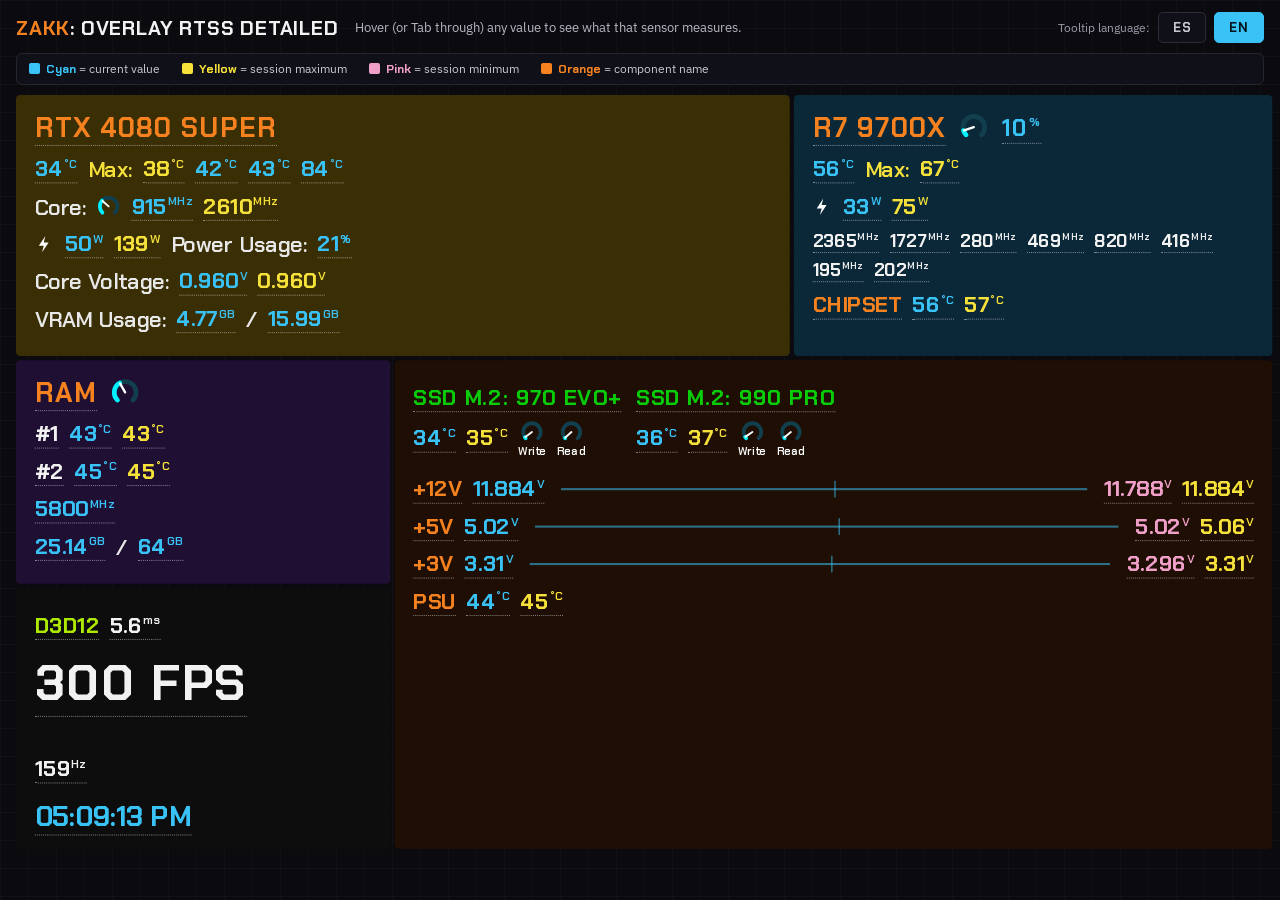
==== commit d09a0bb1: "changes in object" ====
--- a/stuff/pc-build/BENCHMARK/overlay-rivatuner-explaining.html
+++ b/stuff/pc-build/BENCHMARK/overlay-rivatuner-explaining.html
@@ -315,12 +315,12 @@
       <span class="s nb" data-gauge="derived.ramUsagePercent" data-gauge-color="var(--gauge-color)" data-tip-key="ramGauge"></span>
     </h2>
     <div class="row">
-      <span class="lbl">#1</span>
+      <span class="s tl w" data-tip-key="ramSlot1">#1</span>
       <span class="s c" data-bind="ram.stick1.temp" data-fmt="int" data-unit="°C" data-tip-key="ram1Temp">43<sup>°C</sup></span>
       <span class="s y" data-bind="ram.stick1.tempMax" data-fmt="int" data-unit="°C" data-tip-key="ram1Max">43<sup>°C</sup></span>
     </div>
     <div class="row">
-      <span class="lbl">#2</span>
+      <span class="s tl w" data-tip-key="ramSlot2">#2</span>
       <span class="s c" data-bind="ram.stick2.temp" data-fmt="int" data-unit="°C" data-tip-key="ram2Temp">45<sup>°C</sup></span>
       <span class="s y" data-bind="ram.stick2.tempMax" data-fmt="int" data-unit="°C" data-tip-key="ram2Max">45<sup>°C</sup></span>
     </div>
@@ -456,10 +456,10 @@
     // (típico de RTSS); se guardan como texto para reproducirlo tal cual.
     rail3v: { current: '3.31', min: '3.296', max: '3.31' },
     perf: {
-      api: 'OGL',
-      frametime: 999.6,
-      fps: 1,
-      refreshHz: 140,
+      api: 'D3D12',
+      frametime: 5.6,
+      fps: 300,
+      refreshHz: 159,
       clock: '05:09:13 PM'
     }
   };
@@ -625,6 +625,14 @@
       es: (d) => `Medidor gráfico del uso de RAM: ${d.ram.used} de ${d.ram.total} GB ≈ ${d.derived.ramUsagePercent}% ocupado.`,
       en: (d) => `Graphical gauge of RAM usage: ${d.ram.used} of ${d.ram.total} GB ≈ ${d.derived.ramUsagePercent}% in use.`
     },
+    ramSlot1: {
+      es: () => 'Módulo de RAM n.º 1 (stick #1): el más alejado del cooler del CPU.',
+      en: () => 'RAM module #1 (stick #1): the one farther from the CPU cooler.'
+    },
+    ramSlot2: {
+      es: () => 'Módulo de RAM n.º 2 (stick #2): el más cercano al cooler del CPU, por eso suele reportar una temperatura un poco más alta.',
+      en: () => 'RAM module #2 (stick #2): the one closest to the CPU cooler, which is why it usually reads a bit warmer.'
+    },
     ram1Temp: {
       es: (d) => `Temperatura actual del módulo de RAM n.º 1: ${d.ram.stick1.temp} °C. Las DDR5 traen sensor propio.`,
       en: (d) => `Current temperature of RAM stick #1: ${d.ram.stick1.temp} °C. DDR5 has a built-in sensor.`
@@ -634,8 +642,8 @@
       en: (d) => `Maximum temperature of stick 1 this session: ${d.ram.stick1.tempMax} °C.`
     },
     ram2Temp: {
-      es: (d) => `Temperatura actual del módulo de RAM n.º 2: ${d.ram.stick2.temp} °C. Suele estar un poco más caliente por su posición en el flujo de aire.`,
-      en: (d) => `Current temperature of RAM stick #2: ${d.ram.stick2.temp} °C. It often runs a bit warmer due to its position in the airflow.`
+      es: (d) => `Temperatura actual del módulo de RAM n.º 2: ${d.ram.stick2.temp} °C. Suele estar un poco más caliente por estar más cerca del cooler del CPU.`,
+      en: (d) => `Current temperature of RAM stick #2: ${d.ram.stick2.temp} °C. It often runs a bit warmer because it sits closer to the CPU cooler.`
     },
     ram2Max: {
       es: (d) => `Máxima temperatura del módulo 2 en la sesión: ${d.ram.stick2.tempMax} °C.`,
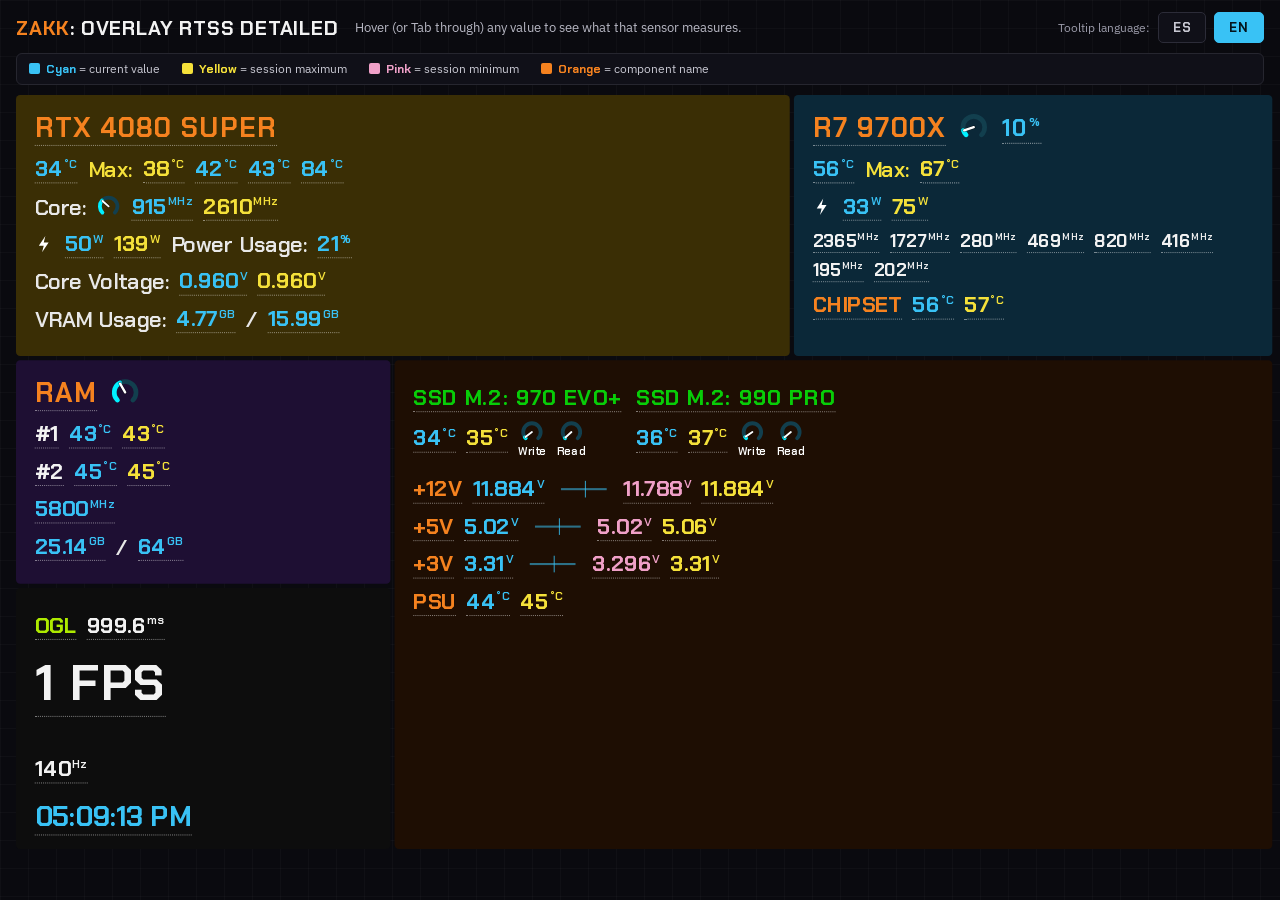
==== commit 5e080302: "changes" ====
--- a/stuff/pc-build/BENCHMARK/overlay-rivatuner-explaining.html
+++ b/stuff/pc-build/BENCHMARK/overlay-rivatuner-explaining.html
@@ -167,7 +167,7 @@
 
   /* ---------- Mini gráfico de historial (línea +12V) ---------- */
   .volt-graph{
-    flex:1;min-width:40px;height:16px;position:relative;
+    flex:0 0 auto;width:44px;height:16px;position:relative;
     display:flex;align-items:center;margin:0 6px;cursor:help;
   }
   .volt-graph::before{
@@ -456,10 +456,10 @@
     // (típico de RTSS); se guardan como texto para reproducirlo tal cual.
     rail3v: { current: '3.31', min: '3.296', max: '3.31' },
     perf: {
-      api: 'D3D12',
-      frametime: 5.6,
-      fps: 300,
-      refreshHz: 159,
+      api: 'OGL',
+      frametime: 999.6,
+      fps: 1,
+      refreshHz: 140,
       clock: '05:09:13 PM'
     }
   };
@@ -901,6 +901,7 @@
     return `<svg class="g-ico" viewBox="0 0 40 40" aria-hidden="true">
       <path d="${track}" fill="none" stroke="var(--gauge-track)" stroke-width="6" stroke-linecap="round"/>
       ${value ? `<path d="${value}" fill="none" stroke="${color}" stroke-width="6" stroke-linecap="round"/>` : ''}
+      <line x1="${cx}" y1="${cy}" x2="${needle.x.toFixed(2)}" y2="${needle.y.toFixed(2)}" stroke="#000" stroke-opacity="0.55" stroke-width="4.5" stroke-linecap="round"/>
       <line x1="${cx}" y1="${cy}" x2="${needle.x.toFixed(2)}" y2="${needle.y.toFixed(2)}" stroke="#fff" stroke-width="3" stroke-linecap="round"/>
     </svg>`;
   };
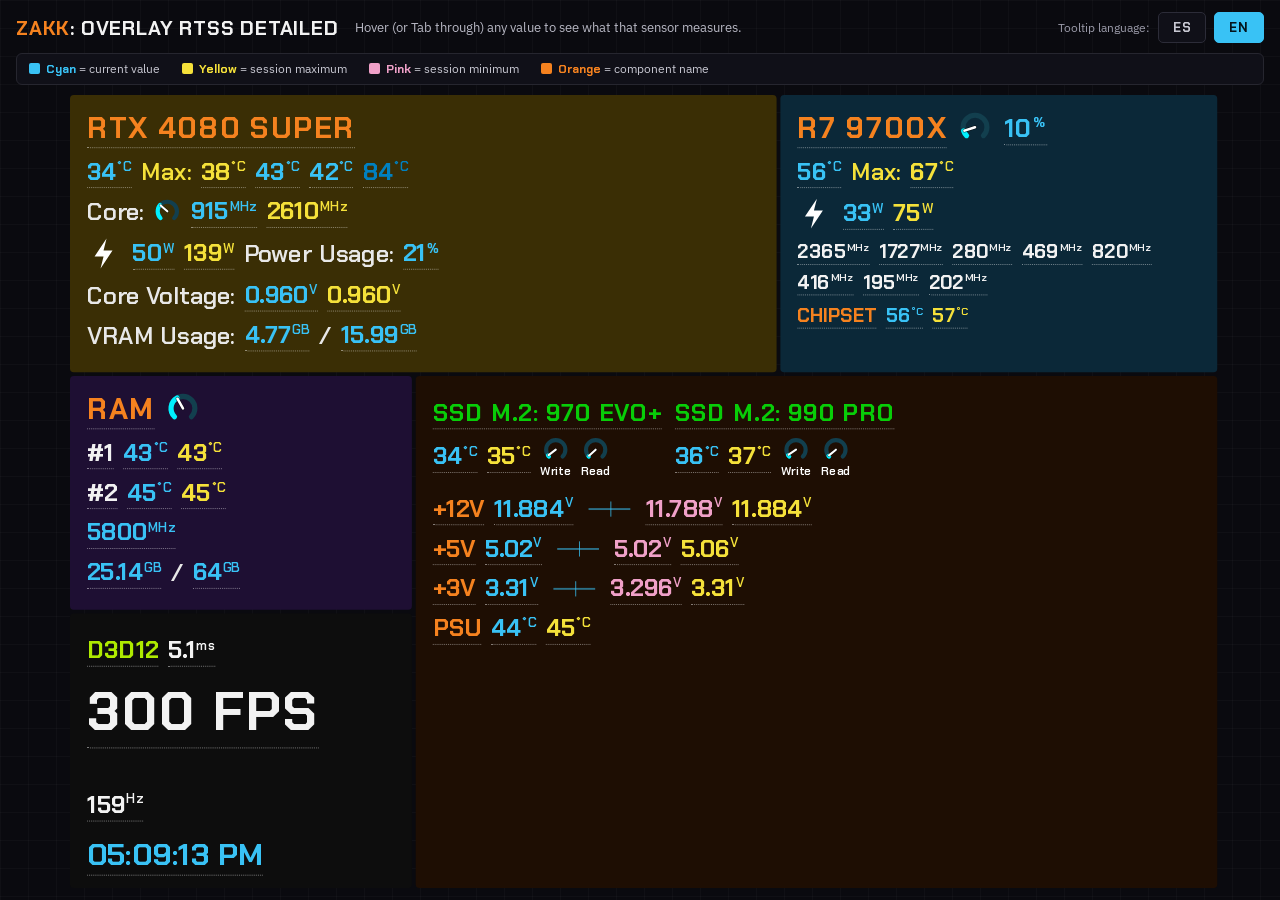
==== commit 1903dc82: "changes" ====
--- a/stuff/pc-build/BENCHMARK/overlay-rivatuner-explaining.html
+++ b/stuff/pc-build/BENCHMARK/overlay-rivatuner-explaining.html
@@ -1,1013 +1,1490 @@
 <!DOCTYPE html>
 <html lang="en">
-<head>
-<meta charset="UTF-8">
-<meta name="viewport" content="width=device-width, initial-scale=1.0">
-<title>ZAKK: Overlay RTSS DETAILED</title>
-<link rel="preconnect" href="https://fonts.googleapis.com">
-<link rel="preconnect" href="https://fonts.gstatic.com" crossorigin>
-<link href="https://fonts.googleapis.com/css2?family=Chakra+Petch:wght@500;600;700&family=IBM+Plex+Sans:wght@400;500&display=swap" rel="stylesheet">
-<style>
-  :root{
-    --bg:#0a0a0f;
-    --cyan:#39c2f5;      /* valor actual */
-    --yellow:#f5e13a;    /* máximo de sesión */
-    --pink:#f0a0c8;      /* lectura mínima */
-    --orange:#f5821f;    /* títulos de panel */
-    --green:#08CD08;     /* nombres de discos SSD */
-    --lime:#AEEA00;      /* API gráfica */
-    --gauge-color:#00F0FF; /* color de todos los gauges (arco + aguja) */
-    --white:#f2f2f2;
-    --label:#e8e8e8;
-    --gauge-track:#123f4e;
-    --tip-bg:#16161f;
-    --tip-border:#39c2f5;
-  }
-  *{box-sizing:border-box;margin:0;padding:0}
-  html{height:100%}
-  body{
-    min-height:100%;
-    background:var(--bg);
-    color:var(--white);
-    font-family:'Chakra Petch',system-ui,sans-serif;
-    display:flex;flex-direction:column;
-    padding:12px 16px;
-    overflow-x:hidden;
-    background-image:linear-gradient(rgba(255,255,255,.025) 1px,transparent 1px),linear-gradient(90deg,rgba(255,255,255,.025) 1px,transparent 1px);
-    background-size:28px 28px;
-  }
-
-  /* ---------- Barra superior (fuera del overlay, no escala) ---------- */
-  header{
-    display:flex;flex-wrap:wrap;align-items:center;gap:6px 16px;
-    width:100%;margin-bottom:10px;
-  }
-  header h1{font-size:20px;letter-spacing:.04em;text-transform:uppercase;white-space:nowrap}
-  header h1 span{color:var(--orange)}
-  header p{font-family:'IBM Plex Sans',sans-serif;color:#b8b8c4;font-size:13px;flex:1 1 240px;min-width:200px}
-  .lang{
-    margin-left:auto;display:flex;align-items:center;gap:8px;
-    font-family:'IBM Plex Sans',sans-serif;font-size:12px;color:#9a9aa8;
-  }
-  .lang button{
-    font-family:'Chakra Petch',sans-serif;font-weight:700;font-size:13px;letter-spacing:.06em;
-    background:#101018;color:#c8c8d2;border:1px solid #2c2c38;border-radius:5px;
-    padding:6px 14px;cursor:pointer;transition:all .15s ease;
-  }
-  .lang button:hover{border-color:var(--cyan);color:#fff}
-  .lang button.active{background:var(--cyan);border-color:var(--cyan);color:#04141c}
-  .lang button:focus-visible{outline:2px solid var(--cyan);outline-offset:2px}
-
-  .legend{
-    width:100%;margin-bottom:10px;display:flex;flex-wrap:wrap;gap:6px 22px;
-    font-size:12px;font-family:'IBM Plex Sans',sans-serif;color:#c8c8d2;
-    border:1px solid #26262f;padding:7px 12px;border-radius:6px;background:#101018;
-  }
-  .legend b{font-family:'Chakra Petch',sans-serif}
-  .legend .sw{display:inline-block;width:11px;height:11px;border-radius:2px;margin-right:6px;vertical-align:-1px}
-
-  /* ---------- Escenario del overlay ----------
+
+  <head>
+    <meta charset="UTF-8">
+    <meta name="viewport" content="width=device-width, initial-scale=1.0">
+    <title>ZAKK: Overlay RTSS DETAILED</title>
+    <link rel="preconnect" href="https://fonts.googleapis.com">
+    <link rel="preconnect" href="https://fonts.gstatic.com" crossorigin>
+    <link
+      href="https://fonts.googleapis.com/css2?family=Chakra+Petch:wght@500;600;700&family=IBM+Plex+Sans:wght@400;500&display=swap"
+      rel="stylesheet">
+    <style>
+      :root {
+        --bg: #0a0a0f;
+        --cyan: #39c2f5;
+        /* valor actual */
+        --yellow: #f5e13a;
+        /* máximo de sesión */
+        --pink: #f0a0c8;
+        /* lectura mínima */
+        --orange: #f5821f;
+        /* títulos de panel */
+        --green: #08CD08;
+        /* nombres de discos SSD */
+        --lime: #AEEA00;
+        /* API gráfica */
+        --gauge-color: #00F0FF;
+        /* color de todos los gauges (arco + aguja) */
+        --white: #f2f2f2;
+        --label: #e8e8e8;
+        --gauge-track: #123f4e;
+        --tip-bg: #16161f;
+        --tip-border: #39c2f5;
+        --temp-limit: #0080C0;
+        /* color del límite térmico de la GPU */
+        --tip-k: 1;
+        /* factor de escala del tooltip; JS lo ajusta al tamaño de pantalla */
+      }
+
+      * {
+        box-sizing: border-box;
+        margin: 0;
+        padding: 0
+      }
+
+      html {
+        height: 100%
+      }
+
+      body {
+        min-height: 100%;
+        background: var(--bg);
+        color: var(--white);
+        font-family: 'Chakra Petch', system-ui, sans-serif;
+        display: flex;
+        flex-direction: column;
+        padding: 12px 16px;
+        overflow-x: hidden;
+        background-image: linear-gradient(rgba(255, 255, 255, .025) 1px, transparent 1px), linear-gradient(90deg, rgba(255, 255, 255, .025) 1px, transparent 1px);
+        background-size: 28px 28px;
+      }
+
+      /* ---------- Barra superior (fuera del overlay, no escala) ---------- */
+      header {
+        display: flex;
+        flex-wrap: wrap;
+        align-items: center;
+        gap: 6px 16px;
+        width: 100%;
+        margin-bottom: 10px;
+      }
+
+      header h1 {
+        font-size: 20px;
+        letter-spacing: .04em;
+        text-transform: uppercase;
+        white-space: nowrap
+      }
+
+      header h1 span {
+        color: var(--orange)
+      }
+
+      header p {
+        font-family: 'IBM Plex Sans', sans-serif;
+        color: #b8b8c4;
+        font-size: 13px;
+        flex: 1 1 240px;
+        min-width: 200px
+      }
+
+      .lang {
+        margin-left: auto;
+        display: flex;
+        align-items: center;
+        gap: 8px;
+        font-family: 'IBM Plex Sans', sans-serif;
+        font-size: 12px;
+        color: #9a9aa8;
+      }
+
+      .lang button {
+        font-family: 'Chakra Petch', sans-serif;
+        font-weight: 700;
+        font-size: 13px;
+        letter-spacing: .06em;
+        background: #101018;
+        color: #c8c8d2;
+        border: 1px solid #2c2c38;
+        border-radius: 5px;
+        padding: 6px 14px;
+        cursor: pointer;
+        transition: all .15s ease;
+      }
+
+      .lang button:hover {
+        border-color: var(--cyan);
+        color: #fff
+      }
+
+      .lang button.active {
+        background: var(--cyan);
+        border-color: var(--cyan);
+        color: #04141c
+      }
+
+      .lang button:focus-visible {
+        outline: 2px solid var(--cyan);
+        outline-offset: 2px
+      }
+
+      .legend {
+        width: 100%;
+        margin-bottom: 10px;
+        display: flex;
+        flex-wrap: wrap;
+        gap: 6px 22px;
+        font-size: 12px;
+        font-family: 'IBM Plex Sans', sans-serif;
+        color: #c8c8d2;
+        border: 1px solid #26262f;
+        padding: 7px 12px;
+        border-radius: 6px;
+        background: #101018;
+      }
+
+      .legend b {
+        font-family: 'Chakra Petch', sans-serif
+      }
+
+      .legend .sw {
+        display: inline-block;
+        width: 11px;
+        height: 11px;
+        border-radius: 2px;
+        margin-right: 6px;
+        vertical-align: -1px
+      }
+
+      /* ---------- Escenario del overlay ----------
      El overlay se diseña a un tamaño FIJO de 1200px de ancho, con
      posiciones y tipografía estáticas (como el overlay real).
      JS lo escala como un todo (transform: scale) para que entre en
      la pantalla, sin mover ningún bloque de lugar. */
-  #stageWrap{position:relative;flex:1;width:100%}
-  #stage{
-    position:absolute;top:0;left:0;
-    width:1200px;
-    font-size:20px;             /* tamaño base del diseño: todo deriva de acá */
-    transform-origin:top left;
-    display:grid;gap:4px;
-    grid-template-columns:360px 380px 460px;
-    grid-template-rows:auto auto 1fr;
-    grid-template-areas:
-      "gpu gpu cpu"
-      "ram store store"
-      "fps store store";
-  }
-
-  .panel{padding:14px 18px;border-radius:4px;min-width:0}
-  .panel h2{
-    color:var(--orange);font-size:1.3em;letter-spacing:.05em;margin-bottom:8px;
-    display:flex;align-items:center;gap:12px;
-  }
-  .gpu{grid-area:gpu;background:#3a2e05}
-  .cpu{grid-area:cpu;background:#0b2838}
-  .ram{grid-area:ram;background:#1e0f33}
-  .store{grid-area:store;background:#1e0e03}
-  .fps{grid-area:fps;background:#0d0d0d;display:flex;flex-direction:column}
-
-  .row{display:flex;flex-wrap:wrap;align-items:center;gap:5px 10px;margin:8px 0;font-size:1.05em}
-  .lbl{color:var(--label);font-weight:600}
-  .lbl-max{color:var(--yellow);font-weight:600}
-  .disk{color:var(--green);font-size:1.05em;font-weight:700;letter-spacing:.04em}
-  .cores{font-size:0.85em}
-  .spacer{flex:1}
-
-  /* SSDs lado a lado */
-  .ssds{display:flex;gap:14px;align-items:flex-start;margin:8px 0}
-  .ssd{flex:0 0 auto;min-width:0}
-
-  /* ---------- Iconos de gauge (medidores) y bolt ---------- */
-  .g-ico{width:1.15em;height:1.15em;display:inline-block;vertical-align:-0.2em;flex:none}
-  .wr{display:inline-flex;flex-direction:column;align-items:center;line-height:1}
-  .wr small{font-size:0.5em;font-weight:600;color:#fff;margin-top:2px}
-  .bolt{width:0.9em;height:0.9em;display:inline-block;vertical-align:-0.1em;flex:none}
-
-  /* ---------- Sensores con tooltip ---------- */
-  .s{
-    position:relative;cursor:help;font-weight:700;
-    border-bottom:1px dotted rgba(255,255,255,.45);
-    outline:none;
-  }
-  .s.nb{border-bottom:none}
-  .s sup{font-size:.55em;font-weight:600;margin-left:1px}
-  .c{color:var(--cyan)} .y{color:var(--yellow)} .p{color:var(--pink)}
-  .w{color:var(--white)} .g{color:var(--lime)} .o{color:var(--orange)}
-  .s:hover,.s:focus-visible{filter:brightness(1.25);border-bottom-color:#fff}
-
-  .s::after{
-    content:attr(data-tip);
-    position:absolute;left:50%;bottom:calc(100% + 10px);transform:translateX(-50%) translateY(4px);
-    width:max-content;max-width:300px;
-    background:var(--tip-bg);border:1px solid var(--tip-border);border-radius:6px;
-    padding:9px 12px;
-    font-family:'IBM Plex Sans',sans-serif;font-size:0.68em;font-weight:400;line-height:1.45;
-    color:#e8e8ee;text-transform:none;letter-spacing:0;
-    opacity:0;visibility:hidden;pointer-events:none;
-    transition:opacity .15s ease,transform .15s ease;
-    z-index:20;box-shadow:0 8px 24px rgba(0,0,0,.6);
-  }
-  .s::before{
-    content:"";position:absolute;left:50%;bottom:calc(100% + 4px);transform:translateX(-50%);
-    border:6px solid transparent;border-top-color:var(--tip-border);
-    opacity:0;visibility:hidden;transition:opacity .15s ease;z-index:20;
-  }
-  .s:hover::after,.s:focus-visible::after{opacity:1;visibility:visible;transform:translateX(-50%) translateY(0)}
-  .s:hover::before,.s:focus-visible::before{opacity:1;visibility:visible}
-  /* variantes para bordes del escenario */
-  .tl::after{left:0;transform:translateX(0) translateY(4px)}
-  .tl:hover::after,.tl:focus-visible::after{transform:translateX(0) translateY(0)}
-  .tl::before{left:14px}
-  .tr::after{left:auto;right:0;transform:translateX(0) translateY(4px)}
-  .tr:hover::after,.tr:focus-visible::after{transform:translateX(0) translateY(0)}
-  .tr::before{left:auto;right:14px;transform:none}
-  /* la fila de núcleos usa tooltips debajo para no tapar el título */
-  .cores .s::after{bottom:auto;top:calc(100% + 10px);transform:translateX(-50%) translateY(-4px)}
-  .cores .s::before{bottom:auto;top:calc(100% + 4px);border-top-color:transparent;border-bottom-color:var(--tip-border)}
-  .cores .s:hover::after,.cores .s:focus-visible::after{transform:translateX(-50%) translateY(0)}
-  .cores .s.tl::after{left:0;transform:translateX(0) translateY(-4px)}
-  .cores .s.tl:hover::after,.cores .s.tl:focus-visible::after{transform:translateX(0) translateY(0)}
-  .cores .s.tr::after{left:auto;right:0;transform:translateX(0) translateY(-4px)}
-  .cores .s.tr:hover::after,.cores .s.tr:focus-visible::after{transform:translateX(0) translateY(0)}
-
-  .fps .big{font-size:2.4em;letter-spacing:.03em;margin:2px 0}
-  .hz{font-size:1.05em;margin-top:auto;padding-top:1.6em}
-  .clock{color:var(--cyan);font-size:1.35em;font-weight:700;margin-top:6px}
-
-  /* ---------- Mini gráfico de historial (línea +12V) ---------- */
-  .volt-graph{
-    flex:0 0 auto;width:44px;height:16px;position:relative;
-    display:flex;align-items:center;margin:0 6px;cursor:help;
-  }
-  .volt-graph::before{
-    content:"";position:absolute;left:0;right:0;top:50%;height:2px;
-    background:var(--cyan);opacity:.55;transform:translateY(-50%);
-  }
-  .volt-graph .tick{
-    position:absolute;left:52%;top:0;bottom:0;width:1px;background:var(--cyan);opacity:.8;
-  }
-  .volt-graph::after{
-    content:attr(data-tip);
-    position:absolute;left:50%;bottom:calc(100% + 10px);transform:translateX(-50%) translateY(4px);
-    width:max-content;max-width:280px;
-    background:var(--tip-bg);border:1px solid var(--tip-border);border-radius:6px;
-    padding:9px 12px;
-    font-family:'IBM Plex Sans',sans-serif;font-size:0.68em;font-weight:400;line-height:1.45;
-    color:#e8e8ee;text-transform:none;letter-spacing:0;
-    opacity:0;visibility:hidden;pointer-events:none;
-    transition:opacity .15s ease,transform .15s ease;
-    z-index:20;box-shadow:0 8px 24px rgba(0,0,0,.6);
-  }
-  .volt-graph:hover::after,.volt-graph:focus-visible::after{opacity:1;visibility:visible;transform:translateX(-50%) translateY(0)}
-
-  /* ---------- Modo apilado: solo cuando la pantalla no puede
+      #stageWrap {
+        position: relative;
+        flex: 1;
+        width: 100%
+      }
+
+      #stage {
+        position: absolute;
+        top: 0;
+        left: 0;
+        width: 1200px;
+        font-size: 24px;
+        /* tamaño base del diseño: todo deriva de acá (texto e íconos, que usan em) */
+        transform-origin: top left;
+        display: grid;
+        gap: 4px;
+        grid-template-columns: 360px 380px 460px;
+        grid-template-rows: auto auto 1fr;
+        grid-template-areas:
+          "gpu gpu cpu"
+          "ram store store"
+          "fps store store";
+      }
+
+      .panel {
+        padding: 14px 18px;
+        border-radius: 4px;
+        min-width: 0
+      }
+
+      .panel h2 {
+        color: var(--orange);
+        font-size: 1.3em;
+        letter-spacing: .05em;
+        margin-bottom: 8px;
+        display: flex;
+        align-items: center;
+        gap: 12px;
+      }
+
+      .gpu {
+        grid-area: gpu;
+        background: #3a2e05
+      }
+
+      .cpu {
+        grid-area: cpu;
+        background: #0b2838
+      }
+
+      .ram {
+        grid-area: ram;
+        background: #1e0f33
+      }
+
+      .store {
+        grid-area: store;
+        background: #1e0e03
+      }
+
+      .fps {
+        grid-area: fps;
+        background: #0d0d0d;
+        display: flex;
+        flex-direction: column
+      }
+
+      .row {
+        display: flex;
+        flex-wrap: wrap;
+        align-items: center;
+        gap: 5px 10px;
+        margin: 8px 0;
+        font-size: 1.05em
+      }
+
+      .lbl {
+        color: var(--label);
+        font-weight: 600
+      }
+
+      .lbl-max {
+        color: var(--yellow);
+        font-weight: 600
+      }
+
+      .disk {
+        color: var(--green);
+        font-size: 1.05em;
+        font-weight: 700;
+        letter-spacing: .04em
+      }
+
+      .cores {
+        font-size: 0.85em
+      }
+
+      /* Ítems un poco más chicos (p. ej. la fila del chipset). */
+      .sm {
+        font-size: 0.8em
+      }
+
+      .spacer {
+        flex: 1
+      }
+
+      /* SSDs lado a lado */
+      .ssds {
+        display: flex;
+        gap: 14px;
+        align-items: flex-start;
+        margin: 8px 0
+      }
+
+      .ssd {
+        flex: 0 0 auto;
+        min-width: 0
+      }
+
+      /* ---------- Iconos de gauge (medidores) y bolt ---------- */
+      .g-ico {
+        width: 1.15em;
+        height: 1.15em;
+        display: inline-block;
+        vertical-align: -0.2em;
+        flex: none
+      }
+
+      .wr {
+        display: inline-flex;
+        flex-direction: column;
+        align-items: center;
+        line-height: 1
+      }
+
+      .wr small {
+        font-size: 0.5em;
+        font-weight: 600;
+        color: #fff;
+        margin-top: 2px
+      }
+
+      .bolt {
+        width: 1.5em;
+        height: 1.5em;
+        display: inline-block;
+        vertical-align: -0.3em;
+        flex: none
+      }
+
+      /* ---------- Sensores con tooltip ---------- */
+      .s {
+        position: relative;
+        cursor: help;
+        font-weight: 700;
+        border-bottom: 1px dotted rgba(255, 255, 255, .45);
+        outline: none;
+      }
+
+      .s.nb {
+        border-bottom: none
+      }
+
+      .s sup {
+        font-size: .55em;
+        font-weight: 600;
+        margin-left: 1px
+      }
+
+      .c {
+        color: var(--cyan)
+      }
+
+      .y {
+        color: var(--yellow)
+      }
+
+      .p {
+        color: var(--pink)
+      }
+
+      .w {
+        color: var(--white)
+      }
+
+      .g {
+        color: var(--lime)
+      }
+
+      .o {
+        color: var(--orange)
+      }
+
+      .s:hover,
+      .s:focus-visible {
+        filter: brightness(1.25);
+        border-bottom-color: #fff
+      }
+
+      /* El tooltip real es un único elemento fijo (#tip) posicionado por JS
+     y recortado al viewport (ver bloque 6b del script). Vive fuera del
+     #stage escalado, así que siempre queda por encima de todo y nunca
+     se sale de la pantalla. Las clases .tl/.tr ya no cambian nada visual. */
+      #tip {
+        position: fixed;
+        top: 0;
+        left: 0;
+        z-index: 9999;
+        pointer-events: none;
+        max-width: calc(300px * var(--tip-k));
+        background: var(--tip-bg);
+        border: 1px solid var(--tip-border);
+        border-radius: calc(6px * var(--tip-k));
+        padding: calc(9px * var(--tip-k)) calc(12px * var(--tip-k));
+        font-family: 'IBM Plex Sans', sans-serif;
+        font-size: calc(13px * var(--tip-k));
+        font-weight: 400;
+        line-height: 1.45;
+        color: #e8e8ee;
+        text-transform: none;
+        letter-spacing: 0;
+        box-shadow: 0 8px 24px rgba(0, 0, 0, .6);
+        opacity: 0;
+        visibility: hidden;
+        transition: opacity .12s ease;
+      }
+
+      #tip.show {
+        opacity: 1;
+        visibility: visible
+      }
+
+      #tip .caret {
+        position: absolute;
+        width: 0;
+        height: 0;
+        border: calc(6px * var(--tip-k)) solid transparent
+      }
+
+      #tip.above .caret {
+        bottom: calc(-12px * var(--tip-k));
+        border-top-color: var(--tip-border)
+      }
+
+      #tip.below .caret {
+        top: calc(-12px * var(--tip-k));
+        border-bottom-color: var(--tip-border)
+      }
+
+      .fps .big {
+        font-size: 2.4em;
+        letter-spacing: .03em;
+        margin: 2px 0
+      }
+
+      .hz {
+        font-size: 1.05em;
+        margin-top: auto;
+        padding-top: 1.6em
+      }
+
+      .clock {
+        color: var(--cyan);
+        font-size: 1.35em;
+        font-weight: 700;
+        margin-top: 6px
+      }
+
+      /* ---------- Mini gráfico de historial (línea +12V) ---------- */
+      .volt-graph {
+        flex: 0 0 auto;
+        width: 44px;
+        height: 16px;
+        position: relative;
+        display: flex;
+        align-items: center;
+        margin: 0 6px;
+        cursor: help;
+      }
+
+      .volt-graph::before {
+        content: "";
+        position: absolute;
+        left: 0;
+        right: 0;
+        top: 50%;
+        height: 2px;
+        background: var(--cyan);
+        opacity: .55;
+        transform: translateY(-50%);
+      }
+
+      .volt-graph .tick {
+        position: absolute;
+        left: 52%;
+        top: 0;
+        bottom: 0;
+        width: 1px;
+        background: var(--cyan);
+        opacity: .8;
+      }
+
+      /* ---------- Modo apilado: solo cuando la pantalla no puede
      contener el layout (muy angosta). Los bloques pasan a una
      columna; es el único caso en que se mueven de lugar. ---------- */
-  #stage.stack{
-    position:static;
-    width:100%;
-    transform:none !important;
-    font-size:17px;
-    grid-template-columns:1fr;
-    grid-template-rows:none;
-    grid-template-areas:"gpu" "cpu" "ram" "store" "fps";
-  }
-  #stage.stack .s::after{max-width:min(300px,80vw)}
-  #stage.stack .ssds{flex-direction:column;gap:8px}
-  #stage.stack .hz{padding-top:0.4em}
-  #stage.stack .volt-graph{min-width:24px}
-
-  @media (prefers-reduced-motion:reduce){
-    .s::after,.s::before,.lang button{transition:none}
-  }
-</style>
-</head>
-<body>
-
-<header>
-  <h1 id="appTitle">ZAKK: Overlay RTSS DETAILED</h1>
-  <p id="intro" data-i18n="intro">Hover (or Tab through) any value to see what that sensor measures.</p>
-  <div class="lang" role="group" aria-label="Tooltip language">
-    <span id="langLabel" data-i18n="langLabel">Tooltip language:</span>
-    <button id="btn-es" type="button" onclick="setLang('es')">ES</button>
-    <button id="btn-en" class="active" type="button" onclick="setLang('en')">EN</button>
-  </div>
-</header>
-
-<div class="legend">
-  <span><span class="sw" style="background:var(--cyan)"></span><b style="color:var(--cyan)" data-i18n="legendCyanName">Cyan</b> <span data-i18n="legendCyanDesc">= current value</span></span>
-  <span><span class="sw" style="background:var(--yellow)"></span><b style="color:var(--yellow)" data-i18n="legendYellowName">Yellow</b> <span data-i18n="legendYellowDesc">= session maximum</span></span>
-  <span><span class="sw" style="background:var(--pink)"></span><b style="color:var(--pink)" data-i18n="legendPinkName">Pink</b> <span data-i18n="legendPinkDesc">= session minimum</span></span>
-  <span><span class="sw" style="background:var(--orange)"></span><b style="color:var(--orange)" data-i18n="legendOrangeName">Orange</b> <span data-i18n="legendOrangeDesc">= component name</span></span>
-</div>
-
-<div id="stageWrap">
-<div id="stage">
-
-  <!-- ===================== GPU ===================== -->
-  <section class="panel gpu">
-    <h2><span class="s tl w" style="color:var(--orange)" data-bind="gpu.label" data-tip-key="gpuName">RTX 4080 SUPER</span></h2>
-    <div class="row">
-      <span class="s tl c" data-bind="gpu.temp" data-fmt="int" data-unit="°C" data-tip-key="gpuTemp">34<sup>°C</sup></span>
-      <span class="lbl-max">Max:</span>
-      <span class="s y" data-bind="gpu.tempMax" data-fmt="int" data-unit="°C" data-tip-key="gpuTempMax">38<sup>°C</sup></span>
-      <span class="s c" data-bind="gpu.hotspot" data-fmt="int" data-unit="°C" data-tip-key="gpuHotspot">42<sup>°C</sup></span>
-      <span class="s c" data-bind="gpu.vramTemp" data-fmt="int" data-unit="°C" data-tip-key="gpuVramTemp">43<sup>°C</sup></span>
-      <span class="s c" data-bind="gpu.tempLimit" data-fmt="int" data-unit="°C" data-tip-key="gpuTempLimit">84<sup>°C</sup></span>
+      #stage.stack {
+        position: static;
+        width: 100%;
+        transform: none !important;
+        font-size: 18px;
+        grid-template-columns: 1fr;
+        grid-template-rows: none;
+        grid-template-areas: "gpu" "cpu" "ram" "store" "fps";
+      }
+
+      #stage.stack .ssds {
+        flex-direction: column;
+        gap: 8px
+      }
+
+      #stage.stack .hz {
+        padding-top: 0.4em
+      }
+
+      #stage.stack .volt-graph {
+        min-width: 24px
+      }
+
+      @media (prefers-reduced-motion:reduce) {
+
+        #tip,
+        .lang button {
+          transition: none
+        }
+      }
+    </style>
+  </head>
+
+  <body>
+
+    <header>
+      <h1 id="appTitle">ZAKK: Overlay RTSS DETAILED</h1>
+      <p id="intro" data-i18n="intro">Hover (or Tab through) any value to see
+        what that sensor measures.</p>
+      <div class="lang" role="group" aria-label="Tooltip language">
+        <span id="langLabel" data-i18n="langLabel">Tooltip language:</span>
+        <button id="btn-es" type="button" onclick="setLang('es')">ES</button>
+        <button id="btn-en" class="active" type="button"
+          onclick="setLang('en')">EN</button>
+      </div>
+    </header>
+
+    <div class="legend">
+      <span><span class="sw" style="background:var(--cyan)"></span><b
+          style="color:var(--cyan)" data-i18n="legendCyanName">Cyan</b> <span
+          data-i18n="legendCyanDesc">= current value</span></span>
+      <span><span class="sw" style="background:var(--yellow)"></span><b
+          style="color:var(--yellow)" data-i18n="legendYellowName">Yellow</b>
+        <span data-i18n="legendYellowDesc">= session maximum</span></span>
+      <span><span class="sw" style="background:var(--pink)"></span><b
+          style="color:var(--pink)" data-i18n="legendPinkName">Pink</b> <span
+          data-i18n="legendPinkDesc">= session minimum</span></span>
+      <span><span class="sw" style="background:var(--orange)"></span><b
+          style="color:var(--orange)" data-i18n="legendOrangeName">Orange</b>
+        <span data-i18n="legendOrangeDesc">= component name</span></span>
     </div>
-    <div class="row">
-      <span class="lbl">Core:</span>
-      <span class="s nb" data-gauge="derived.gpuCoreClockPercent" data-gauge-color="var(--gauge-color)" data-tip-key="gpuCoreGauge"></span>
-      <span class="s c" data-bind="gpu.coreClock" data-fmt="int" data-unit="MHz" data-tip-key="gpuCoreClock">915<sup>MHz</sup></span>
-      <span class="s y" data-bind="gpu.coreClockMax" data-fmt="int" data-unit="MHz" data-tip-key="gpuCoreClockMax">2610<sup>MHz</sup></span>
-    </div>
-    <div class="row">
-      <span class="s nb tl" data-tip-key="gpuPowerIcon">
-        <svg class="bolt" viewBox="0 0 24 24" aria-hidden="true"><path d="M13 2 L5 14 h6 l-2 8 8-12 h-6 z" fill="#fff"/></svg>
-      </span>
-      <span class="s c" data-bind="gpu.power" data-fmt="int" data-unit="W" data-tip-key="gpuPower">50<sup>W</sup></span>
-      <span class="s y" data-bind="gpu.powerMax" data-fmt="int" data-unit="W" data-tip-key="gpuPowerMax">139<sup>W</sup></span>
-      <span class="lbl">Power Usage:</span>
-      <span class="s c" data-bind="gpu.powerUsagePercent" data-fmt="int" data-unit="%" data-tip-key="gpuPowerUsage">21<sup>%</sup></span>
-    </div>
-    <div class="row">
-      <span class="lbl">Core Voltage:</span>
-      <span class="s c" data-bind="gpu.voltage" data-fmt="3dec" data-unit="V" data-tip-key="gpuVoltage">0.960<sup>V</sup></span>
-      <span class="s y" data-bind="gpu.voltageMax" data-fmt="3dec" data-unit="V" data-tip-key="gpuVoltageMax">0.960<sup>V</sup></span>
-    </div>
-    <div class="row">
-      <span class="lbl">VRAM Usage:</span>
-      <span class="s c" data-bind="gpu.vramUsed" data-fmt="2dec" data-unit="GB" data-tip-key="gpuVramUsed">4.77<sup>GB</sup></span>
-      <span class="lbl">/</span>
-      <span class="s c" data-bind="gpu.vramTotal" data-fmt="2dec" data-unit="GB" data-tip-key="gpuVramTotal">15.99<sup>GB</sup></span>
-    </div>
-  </section>
-
-  <!-- ===================== CPU ===================== -->
-  <section class="panel cpu">
-    <h2><span class="s tl w" style="color:var(--orange)" data-bind="cpu.label" data-tip-key="cpuName">R7 9700X</span>
-      <span class="s nb" data-gauge="cpu.usagePercent" data-gauge-color="var(--gauge-color)" data-tip-key="cpuUsageGauge"></span>
-      <span class="s tr c" style="font-size:0.85em" data-bind="cpu.usagePercent" data-fmt="int" data-unit="%" data-tip-key="cpuUsagePercent">10<sup>%</sup></span>
-    </h2>
-    <div class="row">
-      <span class="s tl c" data-bind="cpu.temp" data-fmt="int" data-unit="°C" data-tip-key="cpuTemp">56<sup>°C</sup></span>
-      <span class="lbl-max">Max:</span>
-      <span class="s y" data-bind="cpu.tempMax" data-fmt="int" data-unit="°C" data-tip-key="cpuTempMax">67<sup>°C</sup></span>
-    </div>
-    <div class="row">
-      <span class="s nb tl" data-tip-key="cpuPowerIcon">
-        <svg class="bolt" viewBox="0 0 24 24" aria-hidden="true"><path d="M13 2 L5 14 h6 l-2 8 8-12 h-6 z" fill="#fff"/></svg>
-      </span>
-      <span class="s c" data-bind="cpu.power" data-fmt="int" data-unit="W" data-tip-key="cpuPower">33<sup>W</sup></span>
-      <span class="s y" data-bind="cpu.powerMax" data-fmt="int" data-unit="W" data-tip-key="cpuPowerMax">75<sup>W</sup></span>
-    </div>
-    <div class="row cores">
-      <span class="s tl w" data-bind="cpu.cores.0" data-fmt="int" data-unit="MHz" data-tip-key="cpuCore1">2365<sup>MHz</sup></span>
-      <span class="s w" data-bind="cpu.cores.1" data-fmt="int" data-unit="MHz" data-tip-key="cpuCore2">1727<sup>MHz</sup></span>
-      <span class="s w" data-bind="cpu.cores.2" data-fmt="int" data-unit="MHz" data-tip-key="cpuCore3">280<sup>MHz</sup></span>
-      <span class="s w" data-bind="cpu.cores.3" data-fmt="int" data-unit="MHz" data-tip-key="cpuCore4">469<sup>MHz</sup></span>
-      <span class="s w" data-bind="cpu.cores.4" data-fmt="int" data-unit="MHz" data-tip-key="cpuCore5">820<sup>MHz</sup></span>
-      <span class="s w" data-bind="cpu.cores.5" data-fmt="int" data-unit="MHz" data-tip-key="cpuCore6">416<sup>MHz</sup></span>
-      <span class="s w" data-bind="cpu.cores.6" data-fmt="int" data-unit="MHz" data-tip-key="cpuCore7">195<sup>MHz</sup></span>
-      <span class="s tr w" data-bind="cpu.cores.7" data-fmt="int" data-unit="MHz" data-tip-key="cpuCore8">202<sup>MHz</sup></span>
-    </div>
-    <div class="row">
-      <span class="s tl o" data-tip-key="chipsetLabel">CHIPSET</span>
-      <span class="s c" data-bind="cpu.chipsetTemp" data-fmt="int" data-unit="°C" data-tip-key="chipsetTemp">56<sup>°C</sup></span>
-      <span class="s y" data-bind="cpu.chipsetTempMax" data-fmt="int" data-unit="°C" data-tip-key="chipsetTempMax">57<sup>°C</sup></span>
-    </div>
-  </section>
-
-  <!-- ===================== RAM ===================== -->
-  <section class="panel ram">
-    <h2><span class="s tl w" style="color:var(--orange)" data-tip-key="ramName">RAM</span>
-      <span class="s nb" data-gauge="derived.ramUsagePercent" data-gauge-color="var(--gauge-color)" data-tip-key="ramGauge"></span>
-    </h2>
-    <div class="row">
-      <span class="s tl w" data-tip-key="ramSlot1">#1</span>
-      <span class="s c" data-bind="ram.stick1.temp" data-fmt="int" data-unit="°C" data-tip-key="ram1Temp">43<sup>°C</sup></span>
-      <span class="s y" data-bind="ram.stick1.tempMax" data-fmt="int" data-unit="°C" data-tip-key="ram1Max">43<sup>°C</sup></span>
-    </div>
-    <div class="row">
-      <span class="s tl w" data-tip-key="ramSlot2">#2</span>
-      <span class="s c" data-bind="ram.stick2.temp" data-fmt="int" data-unit="°C" data-tip-key="ram2Temp">45<sup>°C</sup></span>
-      <span class="s y" data-bind="ram.stick2.tempMax" data-fmt="int" data-unit="°C" data-tip-key="ram2Max">45<sup>°C</sup></span>
-    </div>
-    <div class="row">
-      <span class="s tl c" data-bind="ram.freq" data-fmt="int" data-unit="MHz" data-tip-key="ramFreq">5800<sup>MHz</sup></span>
-    </div>
-    <div class="row">
-      <span class="s tl c" data-bind="ram.used" data-fmt="2dec" data-unit="GB" data-tip-key="ramUsed">25.14<sup>GB</sup></span>
-      <span class="lbl">/</span>
-      <span class="s c" data-bind="ram.total" data-fmt="int" data-unit="GB" data-tip-key="ramTotal">64<sup>GB</sup></span>
-    </div>
-  </section>
-
-  <!-- ===================== SSDs / +12V / +5V / +3V / PSU ===================== -->
-  <section class="panel store">
-    <div class="ssds">
-      <div class="ssd">
-        <div class="disk"><span class="s tl" data-bind="ssd.0.label" data-tip-key="ssd0Name">SSD M.2: 970 EVO+</span></div>
-        <div class="row">
-          <span class="s tl c" data-bind="ssd.0.temp" data-fmt="int" data-unit="°C" data-tip-key="ssd0Temp">34<sup>°C</sup></span>
-          <span class="s y" data-bind="ssd.0.tempMax" data-fmt="int" data-unit="°C" data-tip-key="ssd0Max">35<sup>°C</sup></span>
-          <span class="s nb wr" data-gauge="ssd.0.writePercent" data-gauge-color="var(--gauge-color)" data-tip-key="ssd0Write"><small>Write</small></span>
-          <span class="s nb wr" data-gauge="ssd.0.readPercent" data-gauge-color="var(--gauge-color)" data-tip-key="ssd0Read"><small>Read</small></span>
-        </div>
-      </div>
-      <div class="ssd">
-        <div class="disk"><span class="s tl" data-bind="ssd.1.label" data-tip-key="ssd1Name">SSD M.2: 990 PRO</span></div>
-        <div class="row">
-          <span class="s tl c" data-bind="ssd.1.temp" data-fmt="int" data-unit="°C" data-tip-key="ssd1Temp">36<sup>°C</sup></span>
-          <span class="s y" data-bind="ssd.1.tempMax" data-fmt="int" data-unit="°C" data-tip-key="ssd1Max">37<sup>°C</sup></span>
-          <span class="s nb wr" data-gauge="ssd.1.writePercent" data-gauge-color="var(--gauge-color)" data-tip-key="ssd1Write"><small>Write</small></span>
-          <span class="s nb wr tr" data-gauge="ssd.1.readPercent" data-gauge-color="var(--gauge-color)" data-tip-key="ssd1Read"><small>Read</small></span>
-        </div>
-      </div>
-    </div>
-
-    <div class="row">
-      <span class="s tl o" data-tip-key="rail12vLabel">+12V</span>
-      <span class="s c" data-bind="rail12v.current" data-fmt="3dec" data-unit="V" data-tip-key="rail12vCurrent">11.884<sup>V</sup></span>
-      <span class="volt-graph" tabindex="0" data-tip-key="rail12vGraph"><span class="tick"></span></span>
-      <span class="s p" data-bind="rail12v.min" data-fmt="3dec" data-unit="V" data-tip-key="rail12vMin">11.788<sup>V</sup></span>
-      <span class="s tr y" data-bind="rail12v.max" data-fmt="3dec" data-unit="V" data-tip-key="rail12vMax">11.884<sup>V</sup></span>
-    </div>
-    <div class="row">
-      <span class="s tl o" data-tip-key="rail5vLabel">+5V</span>
-      <span class="s c" data-bind="rail5v.current" data-fmt="2dec" data-unit="V" data-tip-key="rail5vCurrent">5.02<sup>V</sup></span>
-      <span class="volt-graph" tabindex="0" data-tip-key="rail5vGraph"><span class="tick"></span></span>
-      <span class="s p" data-bind="rail5v.min" data-fmt="2dec" data-unit="V" data-tip-key="rail5vMin">5.02<sup>V</sup></span>
-      <span class="s tr y" data-bind="rail5v.max" data-fmt="2dec" data-unit="V" data-tip-key="rail5vMax">5.06<sup>V</sup></span>
-    </div>
-    <div class="row">
-      <span class="s tl o" data-tip-key="rail3vLabel">+3V</span>
-      <span class="s c" data-bind="rail3v.current" data-unit="V" data-tip-key="rail3vCurrent">3.31<sup>V</sup></span>
-      <span class="volt-graph" tabindex="0" data-tip-key="rail3vGraph"><span class="tick"></span></span>
-      <span class="s p" data-bind="rail3v.min" data-unit="V" data-tip-key="rail3vMin">3.296<sup>V</sup></span>
-      <span class="s tr y" data-bind="rail3v.max" data-unit="V" data-tip-key="rail3vMax">3.31<sup>V</sup></span>
-    </div>
-    <div class="row">
-      <span class="s tl o" data-tip-key="psuLabel">PSU</span>
-      <span class="s c" data-bind="psu.temp" data-fmt="int" data-unit="°C" data-tip-key="psuTemp">44<sup>°C</sup></span>
-      <span class="s y" data-bind="psu.tempMax" data-fmt="int" data-unit="°C" data-tip-key="psuTempMax">45<sup>°C</sup></span>
-    </div>
-  </section>
-
-  <!-- ===================== FPS / REFRESCO / RELOJ ===================== -->
-  <section class="panel fps">
-    <div class="row">
-      <span class="s tl g" data-bind="perf.api" data-tip-key="apiLabel">OGL</span>
-      <span class="s w" data-bind="perf.frametime" data-fmt="1dec" data-unit="ms" data-tip-key="frametime">999.6<sup>ms</sup></span>
-    </div>
-    <div class="row big">
-      <span class="s tl w" data-bind="perf.fps" data-fmt="int" data-suffix=" FPS" data-tip-key="fpsValue">1 FPS</span>
-    </div>
-    <div class="row hz">
-      <span class="s tl w" data-bind="perf.refreshHz" data-fmt="int" data-unit="Hz" data-tip-key="refreshHz">140<sup>Hz</sup></span>
-    </div>
-    <div class="clock"><span class="s tl c" data-bind="perf.clock" data-tip-key="clock">05:09:13 PM</span></div>
-  </section>
-
-</div><!-- /#stage -->
-</div><!-- /#stageWrap -->
-
-<script>
-(() => {
-  'use strict';
-
-  /* ================================================================
-     0) IDENTIDAD DE LA PÁGINA.
-        Un único const: cambiando este valor cambia el <title> del
-        navegador y el encabezado <h1> a la vez.
-     ================================================================ */
-  const APP_TITLE = 'ZAKK: Overlay RTSS DETAILED';
-
-  /* ================================================================
-     1) DATOS. Editar acá para reflejar una captura nueva del overlay.
-        Todo lo demás (texto, gauges, tooltips) se recalcula solo.
-        Es un const porque el OBJETO nunca se reemplaza — solo se
-        mutan sus propiedades (por eso computeDerived() puede seguir
-        escribiendo en DATA.derived más abajo sin problema).
-     ================================================================ */
-  const DATA = {
-    gpu: {
-      label: 'RTX 4080 SUPER',
-      temp: 34, tempMax: 38, hotspot: 42, vramTemp: 43, tempLimit: 84,
-      coreClock: 915, coreClockMax: 2610,
-      boostCeiling: 2900,        // referencia para el gauge de reloj (no se muestra)
-      power: 50, powerMax: 139, powerLimit: 320, powerUsagePercent: 21,
-      voltage: 0.960, voltageMax: 0.960,
-      vramUsed: 4.77, vramTotal: 15.99
-    },
-    cpu: {
-      label: 'R7 9700X',
-      usagePercent: 10,
-      temp: 56, tempMax: 67,
-      power: 33, powerMax: 75, powerLimitStock: 88,
-      cores: [2365, 1727, 280, 469, 820, 416, 195, 202],
-      chipsetTemp: 56, chipsetTempMax: 57
-    },
-    ram: {
-      stick1: { temp: 43, tempMax: 43 },
-      stick2: { temp: 45, tempMax: 45 },
-      freq: 5800,
-      used: 25.14, total: 64
-    },
-    psu: { temp: 44, tempMax: 45 },
-    ssd: [
-      { label: 'SSD M.2: 970 EVO+', role: 'secondary', temp: 34, tempMax: 35, writePercent: 3, readPercent: 1 },
-      { label: 'SSD M.2: 990 PRO',  role: 'primary',   temp: 36, tempMax: 37, writePercent: 4, readPercent: 2 }
-    ],
-    rail12v: { current: 11.884, min: 11.788, max: 11.884 },
-    rail5v: { current: 5.02, min: 5.02, max: 5.06 },
-    // La fuente reporta estos con una cantidad de decimales inconsistente
-    // (típico de RTSS); se guardan como texto para reproducirlo tal cual.
-    rail3v: { current: '3.31', min: '3.296', max: '3.31' },
-    perf: {
-      api: 'OGL',
-      frametime: 999.6,
-      fps: 1,
-      refreshHz: 140,
-      clock: '05:09:13 PM'
-    }
-  };
-  // Expuesto por si se quiere inspeccionar / actualizar desde la consola.
-  window.OVERLAY_DATA = DATA;
-
-  // Valores calculados a partir de DATA (porcentajes de gauge, etc).
-  // Se recalculan en cada render, así que si cambiás DATA siempre quedan al día.
-  const computeDerived = () => {
-    DATA.derived = {
-      gpuCoreClockPercent: Math.max(0, Math.min(100, Math.round(DATA.gpu.coreClock / DATA.gpu.boostCeiling * 100))),
-      ramUsagePercent: Math.round(DATA.ram.used / DATA.ram.total * 100)
-    };
-  };
-
-  /* ================================================================
-     2) TEXTO FIJO DE LA INTERFAZ (ES/EN), aparte de los tooltips.
-        Todo lo que ve la barra superior y la leyenda sale de acá.
-     ================================================================ */
-  const UI_STRINGS = {
-    en: {
-      intro: 'Hover (or Tab through) any value to see what that sensor measures.',
-      langLabel: 'Tooltip language:',
-      legendCyanName: 'Cyan',       legendCyanDesc: '= current value',
-      legendYellowName: 'Yellow',   legendYellowDesc: '= session maximum',
-      legendPinkName: 'Pink',       legendPinkDesc: '= session minimum',
-      legendOrangeName: 'Orange',   legendOrangeDesc: '= component name'
-    },
-    es: {
-      intro: 'Pasá el mouse (o navegá con Tab) sobre cualquier valor para ver qué mide ese sensor.',
-      langLabel: 'Idioma de tooltips:',
-      legendCyanName: 'Cian',       legendCyanDesc: '= valor actual',
-      legendYellowName: 'Amarillo', legendYellowDesc: '= máximo de la sesión',
-      legendPinkName: 'Rosa',       legendPinkDesc: '= mínimo de la sesión',
-      legendOrangeName: 'Naranja',  legendOrangeDesc: '= nombre del componente'
-    }
-  };
-
-  /* ================================================================
-     3) TOOLTIPS. Cada clave devuelve texto ES/EN calculado a partir
-        de DATA, así que si cambian los valores el texto se ajusta solo.
-     ================================================================ */
-  const TOOLTIPS = {
-    gpuName: {
-      es: (d) => `Tu placa de video (GPU): NVIDIA GeForce ${d.gpu.label} con ${d.gpu.vramTotal} GB de VRAM. Todos los datos de este panel son de la GPU.`,
-      en: (d) => `Your graphics card (GPU): NVIDIA GeForce ${d.gpu.label} with ${d.gpu.vramTotal} GB of VRAM. Everything in this panel is GPU data.`
-    },
-    gpuTemp: {
-      es: (d) => `Temperatura actual del núcleo de la GPU: ${d.gpu.temp} °C. En juego exigente lo normal es 60–75 °C.`,
-      en: (d) => `Current GPU core temperature: ${d.gpu.temp} °C. In demanding games, 60–75 °C is typical.`
-    },
-    gpuTempMax: {
-      es: (d) => `Temperatura máxima que alcanzó la GPU en la sesión: ${d.gpu.tempMax} °C.`,
-      en: (d) => `Highest GPU temperature recorded this session: ${d.gpu.tempMax} °C.`
-    },
-    gpuHotspot: {
-      es: (d) => `Hot Spot: temperatura del punto más caliente del chip, ${d.gpu.hotspot} °C. Siempre es mayor que la del núcleo; una diferencia de 8–15 °C es normal.`,
-      en: (d) => `Hot Spot: hottest point on the die, ${d.gpu.hotspot} °C. Always higher than the core reading; an 8–15 °C gap is normal.`
-    },
-    gpuVramTemp: {
-      es: (d) => `Temperatura de la memoria VRAM (memory junction): ${d.gpu.vramTemp} °C. La GDDR6X puede operar con seguridad hasta ~95 °C.`,
-      en: (d) => `VRAM temperature (memory junction): ${d.gpu.vramTemp} °C. GDDR6X can safely run up to ~95 °C.`
-    },
-    gpuTempLimit: {
-      es: (d) => `Límite térmico (Temp Limit): ${d.gpu.tempLimit} °C, la temperatura a la que la GPU baja frecuencias para protegerse (throttling).`,
-      en: (d) => `Temp Limit: ${d.gpu.tempLimit} °C, the temperature at which the GPU lowers clocks to protect itself (throttling).`
-    },
-    gpuCoreGauge: {
-      es: (d) => `Medidor gráfico de la frecuencia del núcleo: ${d.gpu.coreClock} MHz, ≈${d.derived.gpuCoreClockPercent}% de un techo de boost típico (~${d.gpu.boostCeiling} MHz).`,
-      en: (d) => `Graphical gauge of the core clock: ${d.gpu.coreClock} MHz, ≈${d.derived.gpuCoreClockPercent}% of a typical boost ceiling (~${d.gpu.boostCeiling} MHz).`
-    },
-    gpuCoreClock: {
-      es: (d) => `Frecuencia actual del núcleo gráfico: ${d.gpu.coreClock} MHz.`,
-      en: (d) => `Current GPU core clock: ${d.gpu.coreClock} MHz.`
-    },
-    gpuCoreClockMax: {
-      es: (d) => `Frecuencia máxima del núcleo alcanzada en la sesión: ${d.gpu.coreClockMax} MHz.`,
-      en: (d) => `Maximum core clock reached this session: ${d.gpu.coreClockMax} MHz.`
-    },
-    gpuPowerIcon: {
-      es: () => 'Ícono de consumo eléctrico: los valores a la derecha son la potencia de la GPU.',
-      en: () => 'Power draw icon: the values to the right are the GPU\'s power consumption.'
-    },
-    gpuPower: {
-      es: (d) => `Consumo eléctrico actual de la placa de video: ${d.gpu.power} W.`,
-      en: (d) => `Current power draw of the graphics card: ${d.gpu.power} W.`
-    },
-    gpuPowerMax: {
-      es: (d) => `Consumo máximo registrado en la sesión: ${d.gpu.powerMax} W.`,
-      en: (d) => `Maximum power draw recorded this session: ${d.gpu.powerMax} W.`
-    },
-    gpuPowerUsage: {
-      es: (d) => `Porcentaje del límite de potencia (TDP) en uso. El límite de la tarjeta es ${d.gpu.powerLimit} W, así que ${d.gpu.powerUsagePercent}% ≈ ${Math.round(d.gpu.powerLimit * d.gpu.powerUsagePercent / 100)} W.`,
-      en: (d) => `Percentage of the power limit (TDP) in use. The card's limit is ${d.gpu.powerLimit} W, so ${d.gpu.powerUsagePercent}% ≈ ${Math.round(d.gpu.powerLimit * d.gpu.powerUsagePercent / 100)} W.`
-    },
-    gpuVoltage: {
-      es: (d) => `Voltaje actual aplicado al núcleo de la GPU: ${d.gpu.voltage.toFixed(3)} V. Sube y baja junto con la frecuencia.`,
-      en: (d) => `Current voltage applied to the GPU core: ${d.gpu.voltage.toFixed(3)} V. It scales with clock speed.`
-    },
-    gpuVoltageMax: {
-      es: (d) => `Voltaje máximo del núcleo registrado en la sesión: ${d.gpu.voltageMax.toFixed(3)} V.`,
-      en: (d) => `Maximum core voltage recorded this session: ${d.gpu.voltageMax.toFixed(3)} V.`
-    },
-    gpuVramUsed: {
-      es: (d) => `Memoria de video ocupada en este momento: ${d.gpu.vramUsed} GB (texturas, framebuffers, etc.).`,
-      en: (d) => `Video memory currently in use: ${d.gpu.vramUsed} GB (textures, framebuffers, etc.).`
-    },
-    gpuVramTotal: {
-      es: (d) => `Total de VRAM de la placa: ${d.gpu.vramTotal} GB.`,
-      en: (d) => `Total VRAM on the card: ${d.gpu.vramTotal} GB.`
-    },
-
-    cpuName: {
-      es: (d) => `Tu procesador (CPU): AMD ${d.cpu.label}, 8 núcleos / 16 hilos, arquitectura Zen 5.`,
-      en: (d) => `Your processor (CPU): AMD ${d.cpu.label}, 8 cores / 16 threads, Zen 5 architecture.`
-    },
-    cpuUsageGauge: {
-      es: (d) => `Medidor gráfico del uso del CPU: ${d.cpu.usagePercent}% en este momento.`,
-      en: (d) => `Graphical gauge of CPU usage: ${d.cpu.usagePercent}% right now.`
-    },
-    cpuUsagePercent: {
-      es: (d) => `Uso total del procesador, promediando todos los núcleos: ${d.cpu.usagePercent}%.`,
-      en: (d) => `Total CPU usage, averaged across all cores: ${d.cpu.usagePercent}%.`
-    },
-    cpuTemp: {
-      es: (d) => `Temperatura actual del procesador (Tctl/Tdie): ${d.cpu.temp} °C. El límite del 9700X es 95 °C.`,
-      en: (d) => `Current CPU temperature (Tctl/Tdie): ${d.cpu.temp} °C. The 9700X's limit is 95 °C.`
-    },
-    cpuTempMax: {
-      es: (d) => `Temperatura máxima del CPU registrada en la sesión: ${d.cpu.tempMax} °C.`,
-      en: (d) => `Maximum CPU temperature recorded this session: ${d.cpu.tempMax} °C.`
-    },
-    cpuPowerIcon: {
-      es: () => 'Ícono de consumo eléctrico: los valores a la derecha son la potencia del CPU.',
-      en: () => 'Power draw icon: the values to the right are the CPU\'s power consumption.'
-    },
-    cpuPower: {
-      es: (d) => `Consumo eléctrico actual del CPU (package power): ${d.cpu.power} W${d.cpu.power > d.cpu.powerLimitStock ? ` (por encima del PPT de fábrica de ${d.cpu.powerLimitStock} W)` : ''}.`,
-      en: (d) => `Current CPU power draw (package power): ${d.cpu.power} W${d.cpu.power > d.cpu.powerLimitStock ? ` (above the stock ${d.cpu.powerLimitStock} W PPT)` : ''}.`
-    },
-    cpuPowerMax: {
-      es: (d) => `Consumo máximo del CPU registrado en la sesión: ${d.cpu.powerMax} W.`,
-      en: (d) => `Maximum CPU power draw recorded this session: ${d.cpu.powerMax} W.`
-    },
-    chipsetLabel: {
-      es: () => 'Chipset de la placa madre (en AM5: B650/X670/X870). Maneja puertos USB, SATA y líneas PCIe extra.',
-      en: () => 'Motherboard chipset (on AM5: B650/X670/X870). It handles USB ports, SATA, and extra PCIe lanes.'
-    },
-    chipsetTemp: {
-      es: (d) => `Temperatura actual del chipset: ${d.cpu.chipsetTemp} °C. Suelen correr calientes (50–65 °C) por tener disipador pasivo.`,
-      en: (d) => `Current chipset temperature: ${d.cpu.chipsetTemp} °C. They usually run warm (50–65 °C) since most have a passive heatsink.`
-    },
-    chipsetTempMax: {
-      es: (d) => `Temperatura máxima del chipset en la sesión: ${d.cpu.chipsetTempMax} °C.`,
-      en: (d) => `Maximum chipset temperature this session: ${d.cpu.chipsetTempMax} °C.`
-    },
-
-    ramName: {
-      es: () => 'Memoria RAM del sistema: DDR5 en dos módulos.',
-      en: () => 'System RAM: DDR5 across two modules.'
-    },
-    ramGauge: {
-      es: (d) => `Medidor gráfico del uso de RAM: ${d.ram.used} de ${d.ram.total} GB ≈ ${d.derived.ramUsagePercent}% ocupado.`,
-      en: (d) => `Graphical gauge of RAM usage: ${d.ram.used} of ${d.ram.total} GB ≈ ${d.derived.ramUsagePercent}% in use.`
-    },
-    ramSlot1: {
-      es: () => 'Módulo de RAM n.º 1 (stick #1): el más alejado del cooler del CPU.',
-      en: () => 'RAM module #1 (stick #1): the one farther from the CPU cooler.'
-    },
-    ramSlot2: {
-      es: () => 'Módulo de RAM n.º 2 (stick #2): el más cercano al cooler del CPU, por eso suele reportar una temperatura un poco más alta.',
-      en: () => 'RAM module #2 (stick #2): the one closest to the CPU cooler, which is why it usually reads a bit warmer.'
-    },
-    ram1Temp: {
-      es: (d) => `Temperatura actual del módulo de RAM n.º 1: ${d.ram.stick1.temp} °C. Las DDR5 traen sensor propio.`,
-      en: (d) => `Current temperature of RAM stick #1: ${d.ram.stick1.temp} °C. DDR5 has a built-in sensor.`
-    },
-    ram1Max: {
-      es: (d) => `Máxima temperatura del módulo 1 en la sesión: ${d.ram.stick1.tempMax} °C.`,
-      en: (d) => `Maximum temperature of stick 1 this session: ${d.ram.stick1.tempMax} °C.`
-    },
-    ram2Temp: {
-      es: (d) => `Temperatura actual del módulo de RAM n.º 2: ${d.ram.stick2.temp} °C. Suele estar un poco más caliente por estar más cerca del cooler del CPU.`,
-      en: (d) => `Current temperature of RAM stick #2: ${d.ram.stick2.temp} °C. It often runs a bit warmer because it sits closer to the CPU cooler.`
-    },
-    ram2Max: {
-      es: (d) => `Máxima temperatura del módulo 2 en la sesión: ${d.ram.stick2.tempMax} °C.`,
-      en: (d) => `Maximum temperature of stick 2 this session: ${d.ram.stick2.tempMax} °C.`
-    },
-    ramFreq: {
-      es: (d) => `Frecuencia efectiva de la memoria: DDR5-${d.ram.freq} (MT/s). El reloj real es la mitad, porque DDR = Double Data Rate.`,
-      en: (d) => `Effective memory speed: DDR5-${d.ram.freq} (MT/s). The real clock is half that, because DDR = Double Data Rate.`
-    },
-    ramUsed: {
-      es: (d) => `RAM ocupada en este momento por Windows y los programas abiertos: ${d.ram.used} GB (≈ ${d.derived.ramUsagePercent}%).`,
-      en: (d) => `RAM currently used by Windows and open programs: ${d.ram.used} GB (≈ ${d.derived.ramUsagePercent}%).`
-    },
-    ramTotal: {
-      es: (d) => `Total de RAM instalada: ${d.ram.total} GB.`,
-      en: (d) => `Total installed RAM: ${d.ram.total} GB.`
-    },
-
-    psuLabel: {
-      es: () => 'Fuente de alimentación (PSU). Que reporte datos significa que es una fuente digital con monitoreo.',
-      en: () => 'Power supply (PSU). Reporting data means it\'s a digital PSU with monitoring.'
-    },
-    psuTemp: {
-      es: (d) => `Temperatura interna actual de la fuente: ${d.psu.temp} °C.`,
-      en: (d) => `Current internal PSU temperature: ${d.psu.temp} °C.`
-    },
-    psuTempMax: {
-      es: (d) => `Temperatura máxima de la fuente en la sesión: ${d.psu.tempMax} °C.`,
-      en: (d) => `Maximum PSU temperature this session: ${d.psu.tempMax} °C.`
-    },
-
-    ssd0Name: {
-      es: (d) => `Tu ${d.ssd[0].role === 'primary' ? 'SSD principal' : 'segundo SSD'}: ${d.ssd[0].label.replace('SSD M.2: ', '')}.`,
-      en: (d) => `Your ${d.ssd[0].role === 'primary' ? 'main SSD' : 'second SSD'}: ${d.ssd[0].label.replace('SSD M.2: ', '')}.`
-    },
-    ssd0Temp: {
-      es: (d) => `Temperatura actual del disco: ${d.ssd[0].temp} °C. Los NVMe reducen velocidad (throttling) cerca de 70–80 °C.`,
-      en: (d) => `Current drive temperature: ${d.ssd[0].temp} °C. NVMe drives throttle around 70–80 °C.`
-    },
-    ssd0Max: {
-      es: (d) => `Temperatura máxima del disco en la sesión: ${d.ssd[0].tempMax} °C.`,
-      en: (d) => `Maximum drive temperature this session: ${d.ssd[0].tempMax} °C.`
-    },
-    ssd0Write: {
-      es: (d) => `Medidor de actividad de escritura: ${d.ssd[0].writePercent}% del tiempo escribiendo datos.`,
-      en: (d) => `Write activity gauge: ${d.ssd[0].writePercent}% of the time spent writing data.`
-    },
-    ssd0Read: {
-      es: (d) => `Medidor de actividad de lectura: ${d.ssd[0].readPercent}% del tiempo leyendo datos.`,
-      en: (d) => `Read activity gauge: ${d.ssd[0].readPercent}% of the time spent reading data.`
-    },
-    ssd1Name: {
-      es: (d) => `Tu ${d.ssd[1].role === 'primary' ? 'SSD principal' : 'segundo SSD'}: ${d.ssd[1].label.replace('SSD M.2: ', '')}.`,
-      en: (d) => `Your ${d.ssd[1].role === 'primary' ? 'main SSD' : 'second SSD'}: ${d.ssd[1].label.replace('SSD M.2: ', '')}.`
-    },
-    ssd1Temp: {
-      es: (d) => `Temperatura actual del disco: ${d.ssd[1].temp} °C. Los NVMe reducen velocidad (throttling) cerca de 70–80 °C.`,
-      en: (d) => `Current drive temperature: ${d.ssd[1].temp} °C. NVMe drives throttle around 70–80 °C.`
-    },
-    ssd1Max: {
-      es: (d) => `Temperatura máxima del disco en la sesión: ${d.ssd[1].tempMax} °C.`,
-      en: (d) => `Maximum drive temperature this session: ${d.ssd[1].tempMax} °C.`
-    },
-    ssd1Write: {
-      es: (d) => `Medidor de actividad de escritura: ${d.ssd[1].writePercent}% del tiempo escribiendo datos.`,
-      en: (d) => `Write activity gauge: ${d.ssd[1].writePercent}% of the time spent writing data.`
-    },
-    ssd1Read: {
-      es: (d) => `Medidor de actividad de lectura: ${d.ssd[1].readPercent}% del tiempo leyendo datos.`,
-      en: (d) => `Read activity gauge: ${d.ssd[1].readPercent}% of the time spent reading data.`
-    },
-
-    rail12vLabel: {
-      es: () => 'Línea de +12 V de la fuente: la más importante, alimenta CPU y GPU. Tolerancia ATX: ±5% (11.4–12.6 V).',
-      en: () => '+12 V rail of the PSU: the most important one, it powers the CPU and GPU. ATX tolerance: ±5% (11.4–12.6 V).'
-    },
-    rail12vCurrent: {
-      es: (d) => `Voltaje actual de la línea de 12 V: ${d.rail12v.current.toFixed(3)} V.`,
-      en: (d) => `Current 12 V rail voltage: ${d.rail12v.current.toFixed(3)} V.`
-    },
-    rail12vGraph: {
-      es: () => 'Mini gráfico de historial: traza cómo varió el voltaje de +12V a lo largo del tiempo. La marca vertical indica el punto donde se registró el valor mínimo de la sesión.',
-      en: () => 'Mini history graph: traces how the +12V voltage varied over time. The vertical mark shows where the session\'s minimum value was recorded.'
-    },
-    rail12vMin: {
-      es: (d) => `Voltaje mínimo de la sesión: ${d.rail12v.min.toFixed(3)} V, registrado en el pico de carga.`,
-      en: (d) => `Session minimum voltage: ${d.rail12v.min.toFixed(3)} V, recorded at peak load.`
-    },
-    rail12vMax: {
-      es: (d) => `Voltaje máximo de la sesión en la línea de 12 V: ${d.rail12v.max.toFixed(3)} V.`,
-      en: (d) => `Session maximum voltage on the 12 V rail: ${d.rail12v.max.toFixed(3)} V.`
-    },
-
-    rail5vLabel: {
-      es: () => 'Línea de +5 V: alimenta puertos USB, SATA y parte de la placa. Tolerancia ATX: ±5% (4.75–5.25 V).',
-      en: () => '+5 V rail: powers USB ports, SATA, and parts of the board. ATX tolerance: ±5% (4.75–5.25 V).'
-    },
-    rail5vCurrent: {
-      es: (d) => `Voltaje actual de la línea de 5 V: ${d.rail5v.current.toFixed(2)} V.`,
-      en: (d) => `Current 5 V rail voltage: ${d.rail5v.current.toFixed(2)} V.`
-    },
-    rail5vGraph: {
-      es: () => 'Mini gráfico de historial de la línea de 5 V a lo largo del tiempo.',
-      en: () => 'Mini history graph of the 5 V rail over time.'
-    },
-    rail5vMin: {
-      es: (d) => `Voltaje mínimo de la sesión en la línea de 5 V: ${d.rail5v.min.toFixed(2)} V.`,
-      en: (d) => `Session minimum voltage on the 5 V rail: ${d.rail5v.min.toFixed(2)} V.`
-    },
-    rail5vMax: {
-      es: (d) => `Voltaje máximo de la sesión en la línea de 5 V: ${d.rail5v.max.toFixed(2)} V.`,
-      en: (d) => `Session maximum voltage on the 5 V rail: ${d.rail5v.max.toFixed(2)} V.`
-    },
-
-    rail3vLabel: {
-      es: () => 'Línea de +3.3 V: alimenta principalmente la placa madre y ranuras M.2. Tolerancia ATX: ±5% (3.14–3.47 V).',
-      en: () => '+3.3 V rail: mainly powers the motherboard and M.2 slots. ATX tolerance: ±5% (3.14–3.47 V).'
-    },
-    rail3vCurrent: {
-      es: (d) => `Voltaje actual de la línea de 3.3 V: ${d.rail3v.current} V.`,
-      en: (d) => `Current 3.3 V rail voltage: ${d.rail3v.current} V.`
-    },
-    rail3vGraph: {
-      es: () => 'Mini gráfico de historial de la línea de 3.3 V a lo largo del tiempo.',
-      en: () => 'Mini history graph of the 3.3 V rail over time.'
-    },
-    rail3vMin: {
-      es: (d) => `Voltaje mínimo de la sesión en la línea de 3.3 V: ${d.rail3v.min} V.`,
-      en: (d) => `Session minimum voltage on the 3.3 V rail: ${d.rail3v.min} V.`
-    },
-    rail3vMax: {
-      es: (d) => `Voltaje máximo de la sesión en la línea de 3.3 V: ${d.rail3v.max} V. La cantidad de decimales varía porque así la reporta la fuente.`,
-      en: (d) => `Session maximum voltage on the 3.3 V rail: ${d.rail3v.max} V. The decimal precision varies because that's how the PSU reports it.`
-    },
-
-    apiLabel: {
-      es: (d) => `API gráfica que usa la aplicación monitoreada: ${d.perf.api}.`,
-      en: (d) => `Graphics API used by the monitored app: ${d.perf.api}.`
-    },
-    frametime: {
-      es: (d) => `Frametime: cuánto tarda en generarse cada cuadro, ${d.perf.frametime} ms.${d.perf.frametime > 50 ? ' Es muy alto: señal de un stutter (carga, compilación de shaders, o un cuelgue puntual del motor).' : ' Un frametime estable importa más que el número de FPS.'}`,
-      en: (d) => `Frametime: how long each frame takes to render, ${d.perf.frametime} ms.${d.perf.frametime > 50 ? ' That\'s very high: a sign of a stutter (loading, shader compilation, or a momentary engine hitch).' : ' A stable frametime matters more than the FPS number.'}`
-    },
-    fpsValue: {
-      es: (d) => {
-        const gpuLow = d.gpu.powerUsagePercent < 40;
-        const cpuLow = d.cpu.usagePercent < 40;
-        let verdict;
-        if (gpuLow && cpuLow) verdict = 'ninguno está saturado, así que el cuello de botella es otra cosa (carga de disco, compilación de shaders, o un cuelgue puntual del motor)';
-        else if (!gpuLow && cpuLow) verdict = 'esto pinta como un escenario limitado por GPU (GPU bound)';
-        else if (gpuLow && !cpuLow) verdict = 'esto pinta como un escenario limitado por CPU (CPU bound): el procesador no llega a alimentar más rápido a la GPU';
-        else verdict = 'tanto la GPU como el CPU están trabajando fuerte acá';
-        return `Cuadros por segundo que renderiza la aplicación: ${d.perf.fps} FPS. Con la GPU al ${d.gpu.powerUsagePercent}% de potencia y el CPU al ${d.cpu.usagePercent}% de uso, ${verdict}.`;
-      },
-      en: (d) => {
-        const gpuLow = d.gpu.powerUsagePercent < 40;
-        const cpuLow = d.cpu.usagePercent < 40;
-        let verdict;
-        if (gpuLow && cpuLow) verdict = 'neither is saturated, so the bottleneck is something else (disk loading, shader compilation, or a momentary engine hitch)';
-        else if (!gpuLow && cpuLow) verdict = 'this looks GPU-bound';
-        else if (gpuLow && !cpuLow) verdict = 'this looks CPU-bound: the processor can\'t feed the GPU any faster';
-        else verdict = 'both the GPU and CPU are working hard here';
-        return `Frames per second the app is rendering: ${d.perf.fps} FPS. With the GPU at ${d.gpu.powerUsagePercent}% power and the CPU at ${d.cpu.usagePercent}% usage, ${verdict}.`;
-      }
-    },
-    refreshHz: {
-      es: (d) => `Frecuencia de actualización del monitor: ${d.perf.refreshHz} Hz. Con ${d.perf.fps} FPS estás ${d.perf.fps < d.perf.refreshHz ? 'lejos del tope del monitor' : 'en o por encima del tope del monitor'} en esta escena.`,
-      en: (d) => `Monitor refresh rate: ${d.perf.refreshHz} Hz. At ${d.perf.fps} FPS you're ${d.perf.fps < d.perf.refreshHz ? 'well below the monitor\'s ceiling' : 'at or above the monitor\'s ceiling'} in this scene.`
-    },
-    clock: {
-      es: () => 'Hora actual del sistema. Útil para saber cuánto llevás jugando de un vistazo.',
-      en: () => 'Current system time. Handy for keeping track of how long you\'ve been playing.'
-    }
-  };
-
-  // Las 8 frecuencias de núcleo comparten la misma plantilla de tooltip;
-  // se generan en un loop. Ojo: usamos `let i` (no `var i`) a propósito:
-  // con `let`, cada vuelta del for crea una ligadura nueva de `i`, así que
-  // cada arrow function de abajo "recuerda" su propio número de núcleo.
-  // Con `var` todas las funciones terminarían compartiendo el mismo `i`
-  // final (el clásico bug de closures en loops) y las 8 tooltips dirían
-  // "núcleo 9". Este es el motivo real para preferir let sobre var.
-  for (let i = 1; i <= 8; i++) {
-    TOOLTIPS[`cpuCore${i}`] = {
-      es: (d) => `Frecuencia del núcleo ${i}: ${d.cpu.cores[i - 1]} MHz.`,
-      en: (d) => `Core ${i} clock speed: ${d.cpu.cores[i - 1]} MHz.`
-    };
-  }
-
-  /* ================================================================
-     4) MOTOR DE RENDERIZADO: título, texto fijo, valores, gauges
-        (SVG generado) y tooltips. Todas funciones flecha porque
-        ninguna necesita su propio `this`.
-     ================================================================ */
-  const getPath = (obj, path) =>
-    path.split('.').reduce((o, k) => (o == null ? undefined : o[k]), obj);
-
-  const fmtValue = (v, spec) => {
-    if (v === undefined || v === null) return '';
-    if (spec === 'int') return String(Math.round(v));
-    if (spec === '1dec') return Number(v).toFixed(1);
-    if (spec === '2dec') return Number(v).toFixed(2);
-    if (spec === '3dec') return Number(v).toFixed(3);
-    return String(v);
-  };
-
-  const renderTitle = () => {
-    document.title = APP_TITLE;
-    const h1 = document.getElementById('appTitle');
-    if (!h1) return;
-    const idx = APP_TITLE.indexOf(':');
-    // Resalta el prefijo antes de ":" en naranja (mismo estilo que antes),
-    // usando la regla CSS "header h1 span" que ya existe.
-    h1.innerHTML = idx === -1
-      ? APP_TITLE
-      : `<span>${APP_TITLE.slice(0, idx)}</span>${APP_TITLE.slice(idx)}`;
-  };
-
-  const renderUIStrings = (lang) => {
-    const dict = UI_STRINGS[lang] || UI_STRINGS.en;
-    document.querySelectorAll('[data-i18n]').forEach((el) => {
-      const key = el.getAttribute('data-i18n');
-      if (dict[key] !== undefined) el.textContent = dict[key];
-    });
-  };
-
-  const renderValues = () => {
-    document.querySelectorAll('[data-bind]').forEach((el) => {
-      const raw = getPath(DATA, el.getAttribute('data-bind'));
-      const val = fmtValue(raw, el.getAttribute('data-fmt'));
-      const unit = el.getAttribute('data-unit');
-      const suffix = el.getAttribute('data-suffix');
-      el.innerHTML = val + (unit ? `<sup>${unit}</sup>` : '') + (suffix || '');
-    });
-  };
-
-  // ---- Gauges: arco + aguja generados a partir de un porcentaje ----
-  const polarToCartesian = (cx, cy, r, angleDeg) => {
-    const a = (angleDeg - 90) * Math.PI / 180;
-    return { x: cx + r * Math.cos(a), y: cy + r * Math.sin(a) };
-  };
-  const arcPath = (cx, cy, r, startAngle, endAngle) => {
-    const s = polarToCartesian(cx, cy, r, startAngle);
-    const e = polarToCartesian(cx, cy, r, endAngle);
-    const largeArc = (endAngle - startAngle) <= 180 ? 0 : 1;
-    return `M ${s.x.toFixed(2)} ${s.y.toFixed(2)} A ${r} ${r} 0 ${largeArc} 1 ${e.x.toFixed(2)} ${e.y.toFixed(2)}`;
-  };
-  const gaugeSVG = (percent, color) => {
-    const cx = 20, cy = 20, r = 14, start = -135, sweep = 270, end = start + sweep;
-    const pct = Math.max(0, Math.min(100, Number(percent) || 0));
-    const valAngle = start + sweep * (pct / 100);
-    const track = arcPath(cx, cy, r, start, end);
-    const value = pct > 0.5 ? arcPath(cx, cy, r, start, valAngle) : '';
-    const needle = polarToCartesian(cx, cy, r - 1, valAngle);
-    return `<svg class="g-ico" viewBox="0 0 40 40" aria-hidden="true">
+
+    <div id="stageWrap">
+      <div id="stage">
+
+        <!-- ===================== GPU ===================== -->
+        <section class="panel gpu">
+          <h2><span class="s tl w" style="color:var(--orange)"
+              data-bind="gpu.label" data-tip-key="gpuName">RTX 4080 SUPER</span>
+          </h2>
+          <div class="row">
+            <span class="s tl c" data-bind="gpu.temp" data-fmt="int"
+              data-unit="°C" data-tip-key="gpuTemp">34<sup>°C</sup></span>
+            <span class="lbl-max">Max:</span>
+            <span class="s y" data-bind="gpu.tempMax" data-fmt="int"
+              data-unit="°C" data-tip-key="gpuTempMax">38<sup>°C</sup></span>
+            <span class="s c" data-bind="gpu.vramTemp" data-fmt="int"
+              data-unit="°C" data-tip-key="gpuVramTemp">43<sup>°C</sup></span>
+            <span class="s c" data-bind="gpu.hotspot" data-fmt="int"
+              data-unit="°C" data-tip-key="gpuHotspot">42<sup>°C</sup></span>
+            <span class="s" style="color:var(--temp-limit)" data-bind="gpu.tempLimit" data-fmt="int"
+              data-unit="°C" data-tip-key="gpuTempLimit">84<sup>°C</sup></span>
+          </div>
+          <div class="row">
+            <span class="lbl">Core:</span>
+            <span class="s nb" data-gauge="derived.gpuCoreClockPercent"
+              data-gauge-color="var(--gauge-color)"
+              data-tip-key="gpuCoreGauge"></span>
+            <span class="s c" data-bind="gpu.coreClock" data-fmt="int"
+              data-unit="MHz"
+              data-tip-key="gpuCoreClock">915<sup>MHz</sup></span>
+            <span class="s y" data-bind="gpu.coreClockMax" data-fmt="int"
+              data-unit="MHz"
+              data-tip-key="gpuCoreClockMax">2610<sup>MHz</sup></span>
+          </div>
+          <div class="row">
+            <span class="s nb tl" data-tip-key="gpuPowerIcon">
+              <svg class="bolt" viewBox="0 0 24 24" aria-hidden="true">
+                <path d="M13 2 L5 14 h6 l-2 8 8-12 h-6 z" fill="#fff" />
+              </svg>
+            </span>
+            <span class="s c" data-bind="gpu.power" data-fmt="int" data-unit="W"
+              data-tip-key="gpuPower">50<sup>W</sup></span>
+            <span class="s y" data-bind="gpu.powerMax" data-fmt="int"
+              data-unit="W" data-tip-key="gpuPowerMax">139<sup>W</sup></span>
+            <span class="lbl">Power Usage:</span>
+            <span class="s c" data-bind="gpu.powerUsagePercent" data-fmt="int"
+              data-unit="%" data-tip-key="gpuPowerUsage">21<sup>%</sup></span>
+          </div>
+          <div class="row">
+            <span class="lbl">Core Voltage:</span>
+            <span class="s c" data-bind="gpu.voltage" data-fmt="3dec"
+              data-unit="V" data-tip-key="gpuVoltage">0.960<sup>V</sup></span>
+            <span class="s y" data-bind="gpu.voltageMax" data-fmt="3dec"
+              data-unit="V"
+              data-tip-key="gpuVoltageMax">0.960<sup>V</sup></span>
+          </div>
+          <div class="row">
+            <span class="lbl">VRAM Usage:</span>
+            <span class="s c" data-bind="gpu.vramUsed" data-fmt="2dec"
+              data-unit="GB" data-tip-key="gpuVramUsed">4.77<sup>GB</sup></span>
+            <span class="lbl">/</span>
+            <span class="s c" data-bind="gpu.vramTotal" data-fmt="2dec"
+              data-unit="GB"
+              data-tip-key="gpuVramTotal">15.99<sup>GB</sup></span>
+          </div>
+        </section>
+
+        <!-- ===================== CPU ===================== -->
+        <section class="panel cpu">
+          <h2><span class="s tl w" style="color:var(--orange)"
+              data-bind="cpu.label" data-tip-key="cpuName">R7 9700X</span>
+            <span class="s nb" data-gauge="cpu.usagePercent"
+              data-gauge-color="var(--gauge-color)"
+              data-tip-key="cpuUsageGauge"></span>
+            <span class="s tr c" style="font-size:0.85em"
+              data-bind="cpu.usagePercent" data-fmt="int" data-unit="%"
+              data-tip-key="cpuUsagePercent">10<sup>%</sup></span>
+          </h2>
+          <div class="row">
+            <span class="s tl c" data-bind="cpu.temp" data-fmt="int"
+              data-unit="°C" data-tip-key="cpuTemp">56<sup>°C</sup></span>
+            <span class="lbl-max">Max:</span>
+            <span class="s y" data-bind="cpu.tempMax" data-fmt="int"
+              data-unit="°C" data-tip-key="cpuTempMax">67<sup>°C</sup></span>
+          </div>
+          <div class="row">
+            <span class="s nb tl" data-tip-key="cpuPowerIcon">
+              <svg class="bolt" viewBox="0 0 24 24" aria-hidden="true">
+                <path d="M13 2 L5 14 h6 l-2 8 8-12 h-6 z" fill="#fff" />
+              </svg>
+            </span>
+            <span class="s c" data-bind="cpu.power" data-fmt="int" data-unit="W"
+              data-tip-key="cpuPower">33<sup>W</sup></span>
+            <span class="s y" data-bind="cpu.powerMax" data-fmt="int"
+              data-unit="W" data-tip-key="cpuPowerMax">75<sup>W</sup></span>
+          </div>
+          <div class="row cores">
+            <span class="s tl w" data-bind="cpu.cores.0" data-fmt="int"
+              data-unit="MHz" data-tip-key="cpuCore1">2365<sup>MHz</sup></span>
+            <span class="s w" data-bind="cpu.cores.1" data-fmt="int"
+              data-unit="MHz" data-tip-key="cpuCore2">1727<sup>MHz</sup></span>
+            <span class="s w" data-bind="cpu.cores.2" data-fmt="int"
+              data-unit="MHz" data-tip-key="cpuCore3">280<sup>MHz</sup></span>
+            <span class="s w" data-bind="cpu.cores.3" data-fmt="int"
+              data-unit="MHz" data-tip-key="cpuCore4">469<sup>MHz</sup></span>
+            <span class="s w" data-bind="cpu.cores.4" data-fmt="int"
+              data-unit="MHz" data-tip-key="cpuCore5">820<sup>MHz</sup></span>
+            <span class="s w" data-bind="cpu.cores.5" data-fmt="int"
+              data-unit="MHz" data-tip-key="cpuCore6">416<sup>MHz</sup></span>
+            <span class="s w" data-bind="cpu.cores.6" data-fmt="int"
+              data-unit="MHz" data-tip-key="cpuCore7">195<sup>MHz</sup></span>
+            <span class="s tr w" data-bind="cpu.cores.7" data-fmt="int"
+              data-unit="MHz" data-tip-key="cpuCore8">202<sup>MHz</sup></span>
+          </div>
+          <div class="row">
+            <span class="s sm tl o" data-tip-key="chipsetLabel">CHIPSET</span>
+            <span class="s sm c" data-bind="cpu.chipsetTemp" data-fmt="int"
+              data-unit="°C" data-tip-key="chipsetTemp">56<sup>°C</sup></span>
+            <span class="s sm y" data-bind="cpu.chipsetTempMax" data-fmt="int"
+              data-unit="°C"
+              data-tip-key="chipsetTempMax">57<sup>°C</sup></span>
+          </div>
+        </section>
+
+        <!-- ===================== RAM ===================== -->
+        <section class="panel ram">
+          <h2><span class="s tl w" style="color:var(--orange)"
+              data-tip-key="ramName">RAM</span>
+            <span class="s nb" data-gauge="derived.ramUsagePercent"
+              data-gauge-color="var(--gauge-color)"
+              data-tip-key="ramGauge"></span>
+          </h2>
+          <div class="row">
+            <span class="s tl w" data-tip-key="ramSlot1">#1</span>
+            <span class="s c" data-bind="ram.stick1.temp" data-fmt="int"
+              data-unit="°C" data-tip-key="ram1Temp">43<sup>°C</sup></span>
+            <span class="s y" data-bind="ram.stick1.tempMax" data-fmt="int"
+              data-unit="°C" data-tip-key="ram1Max">43<sup>°C</sup></span>
+          </div>
+          <div class="row">
+            <span class="s tl w" data-tip-key="ramSlot2">#2</span>
+            <span class="s c" data-bind="ram.stick2.temp" data-fmt="int"
+              data-unit="°C" data-tip-key="ram2Temp">45<sup>°C</sup></span>
+            <span class="s y" data-bind="ram.stick2.tempMax" data-fmt="int"
+              data-unit="°C" data-tip-key="ram2Max">45<sup>°C</sup></span>
+          </div>
+          <div class="row">
+            <span class="s tl c" data-bind="ram.freq" data-fmt="int"
+              data-unit="MHz" data-tip-key="ramFreq">5800<sup>MHz</sup></span>
+          </div>
+          <div class="row">
+            <span class="s tl c" data-bind="ram.used" data-fmt="2dec"
+              data-unit="GB" data-tip-key="ramUsed">25.14<sup>GB</sup></span>
+            <span class="lbl">/</span>
+            <span class="s c" data-bind="ram.total" data-fmt="int"
+              data-unit="GB" data-tip-key="ramTotal">64<sup>GB</sup></span>
+          </div>
+        </section>
+
+        <!-- ===================== SSDs / +12V / +5V / +3V / PSU ===================== -->
+        <section class="panel store">
+          <div class="ssds">
+            <div class="ssd">
+              <div class="disk"><span class="s tl" data-bind="ssd.0.label"
+                  data-tip-key="ssd0Name">SSD M.2: 970 EVO+</span></div>
+              <div class="row">
+                <span class="s tl c" data-bind="ssd.0.temp" data-fmt="int"
+                  data-unit="°C" data-tip-key="ssd0Temp">34<sup>°C</sup></span>
+                <span class="s y" data-bind="ssd.0.tempMax" data-fmt="int"
+                  data-unit="°C" data-tip-key="ssd0Max">35<sup>°C</sup></span>
+                <span class="s nb wr" data-gauge="ssd.0.writePercent"
+                  data-gauge-color="var(--gauge-color)"
+                  data-tip-key="ssd0Write"><small>Write</small></span>
+                <span class="s nb wr" data-gauge="ssd.0.readPercent"
+                  data-gauge-color="var(--gauge-color)"
+                  data-tip-key="ssd0Read"><small>Read</small></span>
+              </div>
+            </div>
+            <div class="ssd">
+              <div class="disk"><span class="s tl" data-bind="ssd.1.label"
+                  data-tip-key="ssd1Name">SSD M.2: 990 PRO</span></div>
+              <div class="row">
+                <span class="s tl c" data-bind="ssd.1.temp" data-fmt="int"
+                  data-unit="°C" data-tip-key="ssd1Temp">36<sup>°C</sup></span>
+                <span class="s y" data-bind="ssd.1.tempMax" data-fmt="int"
+                  data-unit="°C" data-tip-key="ssd1Max">37<sup>°C</sup></span>
+                <span class="s nb wr" data-gauge="ssd.1.writePercent"
+                  data-gauge-color="var(--gauge-color)"
+                  data-tip-key="ssd1Write"><small>Write</small></span>
+                <span class="s nb wr tr" data-gauge="ssd.1.readPercent"
+                  data-gauge-color="var(--gauge-color)"
+                  data-tip-key="ssd1Read"><small>Read</small></span>
+              </div>
+            </div>
+          </div>
+
+          <div class="row">
+            <span class="s tl o" data-tip-key="rail12vLabel">+12V</span>
+            <span class="s c" data-bind="rail12v.current" data-fmt="3dec"
+              data-unit="V"
+              data-tip-key="rail12vCurrent">11.884<sup>V</sup></span>
+            <span class="volt-graph" tabindex="0"
+              data-tip-key="rail12vGraph"><span class="tick"></span></span>
+            <span class="s p" data-bind="rail12v.min" data-fmt="3dec"
+              data-unit="V" data-tip-key="rail12vMin">11.788<sup>V</sup></span>
+            <span class="s tr y" data-bind="rail12v.max" data-fmt="3dec"
+              data-unit="V" data-tip-key="rail12vMax">11.884<sup>V</sup></span>
+          </div>
+          <div class="row">
+            <span class="s tl o" data-tip-key="rail5vLabel">+5V</span>
+            <span class="s c" data-bind="rail5v.current" data-fmt="2dec"
+              data-unit="V" data-tip-key="rail5vCurrent">5.02<sup>V</sup></span>
+            <span class="volt-graph" tabindex="0"
+              data-tip-key="rail5vGraph"><span class="tick"></span></span>
+            <span class="s p" data-bind="rail5v.min" data-fmt="2dec"
+              data-unit="V" data-tip-key="rail5vMin">5.02<sup>V</sup></span>
+            <span class="s tr y" data-bind="rail5v.max" data-fmt="2dec"
+              data-unit="V" data-tip-key="rail5vMax">5.06<sup>V</sup></span>
+          </div>
+          <div class="row">
+            <span class="s tl o" data-tip-key="rail3vLabel">+3V</span>
+            <span class="s c" data-bind="rail3v.current" data-unit="V"
+              data-tip-key="rail3vCurrent">3.31<sup>V</sup></span>
+            <span class="volt-graph" tabindex="0"
+              data-tip-key="rail3vGraph"><span class="tick"></span></span>
+            <span class="s p" data-bind="rail3v.min" data-unit="V"
+              data-tip-key="rail3vMin">3.296<sup>V</sup></span>
+            <span class="s tr y" data-bind="rail3v.max" data-unit="V"
+              data-tip-key="rail3vMax">3.31<sup>V</sup></span>
+          </div>
+          <div class="row">
+            <span class="s tl o" data-tip-key="psuLabel">PSU</span>
+            <span class="s c" data-bind="psu.temp" data-fmt="int" data-unit="°C"
+              data-tip-key="psuTemp">44<sup>°C</sup></span>
+            <span class="s y" data-bind="psu.tempMax" data-fmt="int"
+              data-unit="°C" data-tip-key="psuTempMax">45<sup>°C</sup></span>
+          </div>
+        </section>
+
+        <!-- ===================== FPS / REFRESCO / RELOJ ===================== -->
+        <section class="panel fps">
+          <div class="row">
+            <span class="s tl g" data-bind="perf.api"
+              data-tip-key="apiLabel">OGL</span>
+            <span class="s w" data-bind="perf.frametime" data-fmt="1dec"
+              data-unit="ms" data-tip-key="frametime">999.6<sup>ms</sup></span>
+          </div>
+          <div class="row big">
+            <span class="s tl w" data-bind="perf.fps" data-fmt="int"
+              data-suffix=" FPS" data-tip-key="fpsValue">1 FPS</span>
+          </div>
+          <div class="row hz">
+            <span class="s tl w" data-bind="perf.refreshHz" data-fmt="int"
+              data-unit="Hz" data-tip-key="refreshHz">140<sup>Hz</sup></span>
+          </div>
+          <div class="clock"><span class="s tl c" data-bind="perf.clock"
+              data-tip-key="clock">05:09:13 PM</span></div>
+        </section>
+
+      </div><!-- /#stage -->
+    </div><!-- /#stageWrap -->
+
+    <script>
+      (() => {
+        'use strict';
+
+        /* ================================================================
+           0) IDENTIDAD DE LA PÁGINA.
+              Un único const: cambiando este valor cambia el <title> del
+              navegador y el encabezado <h1> a la vez.
+           ================================================================ */
+        const APP_TITLE = 'ZAKK: Overlay RTSS DETAILED';
+
+        /* ================================================================
+           1) DATOS. Editar acá para reflejar una captura nueva del overlay.
+              Todo lo demás (texto, gauges, tooltips) se recalcula solo.
+              Es un const porque el OBJETO nunca se reemplaza — solo se
+              mutan sus propiedades (por eso computeDerived() puede seguir
+              escribiendo en DATA.derived más abajo sin problema).
+           ================================================================ */
+        const DATA = {
+          gpu: {
+            label: 'RTX 4080 SUPER',
+            temp: 34, tempMax: 38, hotspot: 42, vramTemp: 43, tempLimit: 84,
+            coreClock: 915, coreClockMax: 2610,
+            boostCeiling: 2900,        // referencia para el gauge de reloj (no se muestra)
+            power: 50, powerMax: 139, powerLimit: 320, powerUsagePercent: 21,
+            voltage: 0.960, voltageMax: 0.960,
+            vramUsed: 4.77, vramTotal: 15.99
+          },
+          cpu: {
+            label: 'R7 9700X',
+            usagePercent: 10,
+            temp: 56, tempMax: 67,
+            power: 33, powerMax: 75, powerLimitStock: 88,
+            cores: [2365, 1727, 280, 469, 820, 416, 195, 202],
+            chipsetTemp: 56, chipsetTempMax: 57
+          },
+          ram: {
+            stick1: { temp: 43, tempMax: 43 },
+            stick2: { temp: 45, tempMax: 45 },
+            freq: 5800,
+            used: 25.14, total: 64
+          },
+          psu: { temp: 44, tempMax: 45 },
+          ssd: [
+            { label: 'SSD M.2: 970 EVO+', role: 'secondary', temp: 34, tempMax: 35, writePercent: 3, readPercent: 1 },
+            { label: 'SSD M.2: 990 PRO', role: 'primary', temp: 36, tempMax: 37, writePercent: 4, readPercent: 2 }
+          ],
+          rail12v: { current: 11.884, min: 11.788, max: 11.884 },
+          rail5v: { current: 5.02, min: 5.02, max: 5.06 },
+          // La fuente reporta estos con una cantidad de decimales inconsistente
+          // (típico de RTSS); se guardan como texto para reproducirlo tal cual.
+          rail3v: { current: '3.31', min: '3.296', max: '3.31' },
+          perf: {
+            api: 'D3D12',
+            frametime: 5.1,
+            fps: 300,
+            refreshHz: 159,
+            clock: '05:09:13 PM'
+          }
+        };
+        // Expuesto por si se quiere inspeccionar / actualizar desde la consola.
+        window.OVERLAY_DATA = DATA;
+
+        // Valores calculados a partir de DATA (porcentajes de gauge, etc).
+        // Se recalculan en cada render, así que si cambiás DATA siempre quedan al día.
+        const computeDerived = () => {
+          DATA.derived = {
+            gpuCoreClockPercent: Math.max(0, Math.min(100, Math.round(DATA.gpu.coreClock / DATA.gpu.boostCeiling * 100))),
+            ramUsagePercent: Math.round(DATA.ram.used / DATA.ram.total * 100)
+          };
+        };
+
+        /* ================================================================
+           2) TEXTO FIJO DE LA INTERFAZ (ES/EN), aparte de los tooltips.
+              Todo lo que ve la barra superior y la leyenda sale de acá.
+           ================================================================ */
+        const UI_STRINGS = {
+          en: {
+            intro: 'Hover (or Tab through) any value to see what that sensor measures.',
+            langLabel: 'Tooltip language:',
+            legendCyanName: 'Cyan', legendCyanDesc: '= current value',
+            legendYellowName: 'Yellow', legendYellowDesc: '= session maximum',
+            legendPinkName: 'Pink', legendPinkDesc: '= session minimum',
+            legendOrangeName: 'Orange', legendOrangeDesc: '= component name'
+          },
+          es: {
+            intro: 'Pasá el mouse (o navegá con Tab) sobre cualquier valor para ver qué mide ese sensor.',
+            langLabel: 'Idioma de tooltips:',
+            legendCyanName: 'Cian', legendCyanDesc: '= valor actual',
+            legendYellowName: 'Amarillo', legendYellowDesc: '= máximo de la sesión',
+            legendPinkName: 'Rosa', legendPinkDesc: '= mínimo de la sesión',
+            legendOrangeName: 'Naranja', legendOrangeDesc: '= nombre del componente'
+          }
+        };
+
+        /* ================================================================
+           3) TOOLTIPS. Cada clave devuelve texto ES/EN calculado a partir
+              de DATA, así que si cambian los valores el texto se ajusta solo.
+           ================================================================ */
+        const TOOLTIPS = {
+          gpuName: {
+            es: (d) => `Tu placa de video (GPU): NVIDIA GeForce ${d.gpu.label} con ${d.gpu.vramTotal} GB de VRAM. Todos los datos de este panel son de la GPU.`,
+            en: (d) => `Your graphics card (GPU): NVIDIA GeForce ${d.gpu.label} with ${d.gpu.vramTotal} GB of VRAM. Everything in this panel is GPU data.`
+          },
+          gpuTemp: {
+            es: (d) => `Temperatura actual del núcleo de la GPU: ${d.gpu.temp} °C. En juego exigente lo normal es 60–75 °C.`,
+            en: (d) => `Current GPU core temperature: ${d.gpu.temp} °C. In demanding games, 60–75 °C is typical.`
+          },
+          gpuTempMax: {
+            es: (d) => `Temperatura máxima que alcanzó la GPU en la sesión: ${d.gpu.tempMax} °C.`,
+            en: (d) => `Highest GPU temperature recorded this session: ${d.gpu.tempMax} °C.`
+          },
+          gpuHotspot: {
+            es: (d) => `Hot Spot: temperatura del punto más caliente del chip, ${d.gpu.hotspot} °C. Siempre es mayor que la del núcleo; una diferencia de 8–15 °C es normal.`,
+            en: (d) => `Hot Spot: hottest point on the die, ${d.gpu.hotspot} °C. Always higher than the core reading; an 8–15 °C gap is normal.`
+          },
+          gpuVramTemp: {
+            es: (d) => `Temperatura de la memoria VRAM (memory junction): ${d.gpu.vramTemp} °C. La GDDR6X puede operar con seguridad hasta ~95 °C.`,
+            en: (d) => `VRAM temperature (memory junction): ${d.gpu.vramTemp} °C. GDDR6X can safely run up to ~95 °C.`
+          },
+          gpuTempLimit: {
+            es: (d) => `Límite térmico (Temp Limit): ${d.gpu.tempLimit} °C, la temperatura a la que la GPU baja frecuencias para protegerse (throttling).`,
+            en: (d) => `Temp Limit: ${d.gpu.tempLimit} °C, the temperature at which the GPU lowers clocks to protect itself (throttling).`
+          },
+          gpuCoreGauge: {
+            es: (d) => `Medidor gráfico de la frecuencia del núcleo: ${d.gpu.coreClock} MHz, ≈${d.derived.gpuCoreClockPercent}% de un techo de boost típico (~${d.gpu.boostCeiling} MHz).`,
+            en: (d) => `Graphical gauge of the core clock: ${d.gpu.coreClock} MHz, ≈${d.derived.gpuCoreClockPercent}% of a typical boost ceiling (~${d.gpu.boostCeiling} MHz).`
+          },
+          gpuCoreClock: {
+            es: (d) => `Frecuencia actual del núcleo gráfico: ${d.gpu.coreClock} MHz.`,
+            en: (d) => `Current GPU core clock: ${d.gpu.coreClock} MHz.`
+          },
+          gpuCoreClockMax: {
+            es: (d) => `Frecuencia máxima del núcleo alcanzada en la sesión: ${d.gpu.coreClockMax} MHz.`,
+            en: (d) => `Maximum core clock reached this session: ${d.gpu.coreClockMax} MHz.`
+          },
+          gpuPowerIcon: {
+            es: () => 'Ícono de consumo eléctrico: los valores a la derecha son la potencia de la GPU.',
+            en: () => 'Power draw icon: the values to the right are the GPU\'s power consumption.'
+          },
+          gpuPower: {
+            es: (d) => `Consumo eléctrico actual de la placa de video: ${d.gpu.power} W.`,
+            en: (d) => `Current power draw of the graphics card: ${d.gpu.power} W.`
+          },
+          gpuPowerMax: {
+            es: (d) => `Consumo máximo registrado en la sesión: ${d.gpu.powerMax} W.`,
+            en: (d) => `Maximum power draw recorded this session: ${d.gpu.powerMax} W.`
+          },
+          gpuPowerUsage: {
+            es: (d) => `Porcentaje del límite de potencia (TDP) en uso. El límite de la tarjeta es ${d.gpu.powerLimit} W, así que ${d.gpu.powerUsagePercent}% ≈ ${Math.round(d.gpu.powerLimit * d.gpu.powerUsagePercent / 100)} W.`,
+            en: (d) => `Percentage of the power limit (TDP) in use. The card's limit is ${d.gpu.powerLimit} W, so ${d.gpu.powerUsagePercent}% ≈ ${Math.round(d.gpu.powerLimit * d.gpu.powerUsagePercent / 100)} W.`
+          },
+          gpuVoltage: {
+            es: (d) => `Voltaje actual aplicado al núcleo de la GPU: ${d.gpu.voltage.toFixed(3)} V. Sube y baja junto con la frecuencia.`,
+            en: (d) => `Current voltage applied to the GPU core: ${d.gpu.voltage.toFixed(3)} V. It scales with clock speed.`
+          },
+          gpuVoltageMax: {
+            es: (d) => `Voltaje máximo del núcleo registrado en la sesión: ${d.gpu.voltageMax.toFixed(3)} V.`,
+            en: (d) => `Maximum core voltage recorded this session: ${d.gpu.voltageMax.toFixed(3)} V.`
+          },
+          gpuVramUsed: {
+            es: (d) => `Memoria de video ocupada en este momento: ${d.gpu.vramUsed} GB (texturas, framebuffers, etc.).`,
+            en: (d) => `Video memory currently in use: ${d.gpu.vramUsed} GB (textures, framebuffers, etc.).`
+          },
+          gpuVramTotal: {
+            es: (d) => `Total de VRAM de la placa: ${d.gpu.vramTotal} GB.`,
+            en: (d) => `Total VRAM on the card: ${d.gpu.vramTotal} GB.`
+          },
+
+          cpuName: {
+            es: (d) => `Tu procesador (CPU): AMD ${d.cpu.label}, 8 núcleos / 16 hilos, arquitectura Zen 5.`,
+            en: (d) => `Your processor (CPU): AMD ${d.cpu.label}, 8 cores / 16 threads, Zen 5 architecture.`
+          },
+          cpuUsageGauge: {
+            es: (d) => `Medidor gráfico del uso del CPU: ${d.cpu.usagePercent}% en este momento.`,
+            en: (d) => `Graphical gauge of CPU usage: ${d.cpu.usagePercent}% right now.`
+          },
+          cpuUsagePercent: {
+            es: (d) => `Uso total del procesador, promediando todos los núcleos: ${d.cpu.usagePercent}%.`,
+            en: (d) => `Total CPU usage, averaged across all cores: ${d.cpu.usagePercent}%.`
+          },
+          cpuTemp: {
+            es: (d) => `Temperatura actual del procesador (Tctl/Tdie): ${d.cpu.temp} °C. El límite del 9700X es 95 °C.`,
+            en: (d) => `Current CPU temperature (Tctl/Tdie): ${d.cpu.temp} °C. The 9700X's limit is 95 °C.`
+          },
+          cpuTempMax: {
+            es: (d) => `Temperatura máxima del CPU registrada en la sesión: ${d.cpu.tempMax} °C.`,
+            en: (d) => `Maximum CPU temperature recorded this session: ${d.cpu.tempMax} °C.`
+          },
+          cpuPowerIcon: {
+            es: () => 'Ícono de consumo eléctrico: los valores a la derecha son la potencia del CPU.',
+            en: () => 'Power draw icon: the values to the right are the CPU\'s power consumption.'
+          },
+          cpuPower: {
+            es: (d) => `Consumo eléctrico actual del CPU (package power): ${d.cpu.power} W${d.cpu.power > d.cpu.powerLimitStock ? ` (por encima del PPT de fábrica de ${d.cpu.powerLimitStock} W)` : ''}.`,
+            en: (d) => `Current CPU power draw (package power): ${d.cpu.power} W${d.cpu.power > d.cpu.powerLimitStock ? ` (above the stock ${d.cpu.powerLimitStock} W PPT)` : ''}.`
+          },
+          cpuPowerMax: {
+            es: (d) => `Consumo máximo del CPU registrado en la sesión: ${d.cpu.powerMax} W.`,
+            en: (d) => `Maximum CPU power draw recorded this session: ${d.cpu.powerMax} W.`
+          },
+          chipsetLabel: {
+            es: () => 'Chipset de la placa madre (en AM5: B650/X670/X870). Maneja puertos USB, SATA y líneas PCIe extra.',
+            en: () => 'Motherboard chipset (on AM5: B650/X670/X870). It handles USB ports, SATA, and extra PCIe lanes.'
+          },
+          chipsetTemp: {
+            es: (d) => `Temperatura actual del chipset: ${d.cpu.chipsetTemp} °C. Suelen correr calientes (50–65 °C) por tener disipador pasivo.`,
+            en: (d) => `Current chipset temperature: ${d.cpu.chipsetTemp} °C. They usually run warm (50–65 °C) since most have a passive heatsink.`
+          },
+          chipsetTempMax: {
+            es: (d) => `Temperatura máxima del chipset en la sesión: ${d.cpu.chipsetTempMax} °C.`,
+            en: (d) => `Maximum chipset temperature this session: ${d.cpu.chipsetTempMax} °C.`
+          },
+
+          ramName: {
+            es: () => 'Memoria RAM del sistema: DDR5 en dos módulos.',
+            en: () => 'System RAM: DDR5 across two modules.'
+          },
+          ramGauge: {
+            es: (d) => `Medidor gráfico del uso de RAM: ${d.ram.used} de ${d.ram.total} GB ≈ ${d.derived.ramUsagePercent}% ocupado.`,
+            en: (d) => `Graphical gauge of RAM usage: ${d.ram.used} of ${d.ram.total} GB ≈ ${d.derived.ramUsagePercent}% in use.`
+          },
+          ramSlot1: {
+            es: () => 'Módulo de RAM n.º 1 (stick #1): el más alejado del cooler del CPU.',
+            en: () => 'RAM module #1 (stick #1): the one farther from the CPU cooler.'
+          },
+          ramSlot2: {
+            es: () => 'Módulo de RAM n.º 2 (stick #2): el más cercano al cooler del CPU, por eso suele reportar una temperatura un poco más alta.',
+            en: () => 'RAM module #2 (stick #2): the one closest to the CPU cooler, which is why it usually reads a bit warmer.'
+          },
+          ram1Temp: {
+            es: (d) => `Temperatura actual del módulo de RAM n.º 1: ${d.ram.stick1.temp} °C. Las DDR5 traen sensor propio.`,
+            en: (d) => `Current temperature of RAM stick #1: ${d.ram.stick1.temp} °C. DDR5 has a built-in sensor.`
+          },
+          ram1Max: {
+            es: (d) => `Máxima temperatura del módulo 1 en la sesión: ${d.ram.stick1.tempMax} °C.`,
+            en: (d) => `Maximum temperature of stick 1 this session: ${d.ram.stick1.tempMax} °C.`
+          },
+          ram2Temp: {
+            es: (d) => `Temperatura actual del módulo de RAM n.º 2: ${d.ram.stick2.temp} °C. Suele estar un poco más caliente por estar más cerca del cooler del CPU.`,
+            en: (d) => `Current temperature of RAM stick #2: ${d.ram.stick2.temp} °C. It often runs a bit warmer because it sits closer to the CPU cooler.`
+          },
+          ram2Max: {
+            es: (d) => `Máxima temperatura del módulo 2 en la sesión: ${d.ram.stick2.tempMax} °C.`,
+            en: (d) => `Maximum temperature of stick 2 this session: ${d.ram.stick2.tempMax} °C.`
+          },
+          ramFreq: {
+            es: (d) => `Frecuencia efectiva de la memoria: DDR5-${d.ram.freq} (MT/s). El reloj real es la mitad, porque DDR = Double Data Rate.`,
+            en: (d) => `Effective memory speed: DDR5-${d.ram.freq} (MT/s). The real clock is half that, because DDR = Double Data Rate.`
+          },
+          ramUsed: {
+            es: (d) => `RAM ocupada en este momento por Windows y los programas abiertos: ${d.ram.used} GB (≈ ${d.derived.ramUsagePercent}%).`,
+            en: (d) => `RAM currently used by Windows and open programs: ${d.ram.used} GB (≈ ${d.derived.ramUsagePercent}%).`
+          },
+          ramTotal: {
+            es: (d) => `Total de RAM instalada: ${d.ram.total} GB.`,
+            en: (d) => `Total installed RAM: ${d.ram.total} GB.`
+          },
+
+          psuLabel: {
+            es: () => 'Fuente de alimentación (PSU). Que reporte datos significa que es una fuente digital con monitoreo.',
+            en: () => 'Power supply (PSU). Reporting data means it\'s a digital PSU with monitoring.'
+          },
+          psuTemp: {
+            es: (d) => `Temperatura actual de la fuente: ${d.psu.temp} °C. Tomada desde un sensor probe puesto con cinta termica sobre la parte de atrás de la PSU`,
+            en: (d) => `Current  PSU temperature: ${d.psu.temp} °C. From a probe sensor taped over the back of the PSU.`
+          },
+          psuTempMax: {
+            es: (d) => `Temperatura máxima de la fuente en la sesión: ${d.psu.tempMax} °C.`,
+            en: (d) => `Maximum PSU temperature this session: ${d.psu.tempMax} °C.`
+          },
+
+          ssd0Name: {
+            es: (d) => `Tu ${d.ssd[0].role === 'primary' ? 'SSD principal' : 'segundo SSD'}: ${d.ssd[0].label.replace('SSD M.2: ', '')}.`,
+            en: (d) => `Your ${d.ssd[0].role === 'primary' ? 'main SSD' : 'second SSD'}: ${d.ssd[0].label.replace('SSD M.2: ', '')}.`
+          },
+          ssd0Temp: {
+            es: (d) => `Temperatura actual del disco: ${d.ssd[0].temp} °C. Los NVMe reducen velocidad (throttling) cerca de 70–80 °C.`,
+            en: (d) => `Current drive temperature: ${d.ssd[0].temp} °C. NVMe drives throttle around 70–80 °C.`
+          },
+          ssd0Max: {
+            es: (d) => `Temperatura máxima del disco en la sesión: ${d.ssd[0].tempMax} °C.`,
+            en: (d) => `Maximum drive temperature this session: ${d.ssd[0].tempMax} °C.`
+          },
+          ssd0Write: {
+            es: (d) => `Medidor de actividad de escritura: ${d.ssd[0].writePercent}% del tiempo escribiendo datos.`,
+            en: (d) => `Write activity gauge: ${d.ssd[0].writePercent}% of the time spent writing data.`
+          },
+          ssd0Read: {
+            es: (d) => `Medidor de actividad de lectura: ${d.ssd[0].readPercent}% del tiempo leyendo datos.`,
+            en: (d) => `Read activity gauge: ${d.ssd[0].readPercent}% of the time spent reading data.`
+          },
+          ssd1Name: {
+            es: (d) => `Tu ${d.ssd[1].role === 'primary' ? 'SSD principal' : 'segundo SSD'}: ${d.ssd[1].label.replace('SSD M.2: ', '')}.`,
+            en: (d) => `Your ${d.ssd[1].role === 'primary' ? 'main SSD' : 'second SSD'}: ${d.ssd[1].label.replace('SSD M.2: ', '')}.`
+          },
+          ssd1Temp: {
+            es: (d) => `Temperatura actual del disco: ${d.ssd[1].temp} °C. Los NVMe reducen velocidad (throttling) cerca de 70–80 °C.`,
+            en: (d) => `Current drive temperature: ${d.ssd[1].temp} °C. NVMe drives throttle around 70–80 °C.`
+          },
+          ssd1Max: {
+            es: (d) => `Temperatura máxima del disco en la sesión: ${d.ssd[1].tempMax} °C.`,
+            en: (d) => `Maximum drive temperature this session: ${d.ssd[1].tempMax} °C.`
+          },
+          ssd1Write: {
+            es: (d) => `Medidor de actividad de escritura: ${d.ssd[1].writePercent}% del tiempo escribiendo datos.`,
+            en: (d) => `Write activity gauge: ${d.ssd[1].writePercent}% of the time spent writing data.`
+          },
+          ssd1Read: {
+            es: (d) => `Medidor de actividad de lectura: ${d.ssd[1].readPercent}% del tiempo leyendo datos.`,
+            en: (d) => `Read activity gauge: ${d.ssd[1].readPercent}% of the time spent reading data.`
+          },
+
+          rail12vLabel: {
+            es: () => 'Línea de +12 V de la fuente: la más importante, alimenta CPU y GPU. Tolerancia ATX: ±5% (11.4–12.6 V).',
+            en: () => '+12 V rail of the PSU: the most important one, it powers the CPU and GPU. ATX tolerance: ±5% (11.4–12.6 V).'
+          },
+          rail12vCurrent: {
+            es: (d) => `Voltaje actual de la línea de 12 V: ${d.rail12v.current.toFixed(3)} V.`,
+            en: (d) => `Current 12 V rail voltage: ${d.rail12v.current.toFixed(3)} V.`
+          },
+          rail12vGraph: {
+            es: () => 'Mini gráfico de historial: traza cómo varió el voltaje de +12V a lo largo del tiempo. La marca vertical indica el punto donde se registró el valor mínimo de la sesión.',
+            en: () => 'Mini history graph: traces how the +12V voltage varied over time. The vertical mark shows where the session\'s minimum value was recorded.'
+          },
+          rail12vMin: {
+            es: (d) => `Voltaje mínimo de la sesión: ${d.rail12v.min.toFixed(3)} V, registrado en el pico de carga.`,
+            en: (d) => `Session minimum voltage: ${d.rail12v.min.toFixed(3)} V, recorded at peak load.`
+          },
+          rail12vMax: {
+            es: (d) => `Voltaje máximo de la sesión en la línea de 12 V: ${d.rail12v.max.toFixed(3)} V.`,
+            en: (d) => `Session maximum voltage on the 12 V rail: ${d.rail12v.max.toFixed(3)} V.`
+          },
+
+          rail5vLabel: {
+            es: () => 'Línea de +5 V: alimenta puertos USB, SATA y parte de la placa. Tolerancia ATX: ±5% (4.75–5.25 V).',
+            en: () => '+5 V rail: powers USB ports, SATA, and parts of the board. ATX tolerance: ±5% (4.75–5.25 V).'
+          },
+          rail5vCurrent: {
+            es: (d) => `Voltaje actual de la línea de 5 V: ${d.rail5v.current.toFixed(2)} V.`,
+            en: (d) => `Current 5 V rail voltage: ${d.rail5v.current.toFixed(2)} V.`
+          },
+          rail5vGraph: {
+            es: () => 'Mini gráfico de historial de la línea de 5 V a lo largo del tiempo.',
+            en: () => 'Mini history graph of the 5 V rail over time.'
+          },
+          rail5vMin: {
+            es: (d) => `Voltaje mínimo de la sesión en la línea de 5 V: ${d.rail5v.min.toFixed(2)} V.`,
+            en: (d) => `Session minimum voltage on the 5 V rail: ${d.rail5v.min.toFixed(2)} V.`
+          },
+          rail5vMax: {
+            es: (d) => `Voltaje máximo de la sesión en la línea de 5 V: ${d.rail5v.max.toFixed(2)} V.`,
+            en: (d) => `Session maximum voltage on the 5 V rail: ${d.rail5v.max.toFixed(2)} V.`
+          },
+
+          rail3vLabel: {
+            es: () => 'Línea de +3.3 V: alimenta principalmente la placa madre y ranuras M.2. Tolerancia ATX: ±5% (3.14–3.47 V).',
+            en: () => '+3.3 V rail: mainly powers the motherboard and M.2 slots. ATX tolerance: ±5% (3.14–3.47 V).'
+          },
+          rail3vCurrent: {
+            es: (d) => `Voltaje actual de la línea de 3.3 V: ${d.rail3v.current} V.`,
+            en: (d) => `Current 3.3 V rail voltage: ${d.rail3v.current} V.`
+          },
+          rail3vGraph: {
+            es: () => 'Mini gráfico de historial de la línea de 3.3 V a lo largo del tiempo.',
+            en: () => 'Mini history graph of the 3.3 V rail over time.'
+          },
+          rail3vMin: {
+            es: (d) => `Voltaje mínimo de la sesión en la línea de 3.3 V: ${d.rail3v.min} V.`,
+            en: (d) => `Session minimum voltage on the 3.3 V rail: ${d.rail3v.min} V.`
+          },
+          rail3vMax: {
+            es: (d) => `Voltaje máximo de la sesión en la línea de 3.3 V: ${d.rail3v.max} V. La cantidad de decimales varía porque así la reporta la fuente.`,
+            en: (d) => `Session maximum voltage on the 3.3 V rail: ${d.rail3v.max} V. The decimal precision varies because that's how the PSU reports it.`
+          },
+
+          apiLabel: {
+            es: (d) => `API gráfica que usa la aplicación monitoreada: ${d.perf.api}.`,
+            en: (d) => `Graphics API used by the monitored app: ${d.perf.api}.`
+          },
+          frametime: {
+            es: (d) => `Frametime: cuánto tarda en generarse cada cuadro, ${d.perf.frametime} ms.${d.perf.frametime > 50 ? ' Es muy alto: señal de un stutter (carga, compilación de shaders, o un cuelgue puntual del motor).' : ' Un frametime estable importa más que el número de FPS.'}`,
+            en: (d) => `Frametime: how long each frame takes to render, ${d.perf.frametime} ms.${d.perf.frametime > 50 ? ' That\'s very high: a sign of a stutter (loading, shader compilation, or a momentary engine hitch).' : ' A stable frametime matters more than the FPS number.'}`
+          },
+          fpsValue: {
+            es: (d) => {
+              const gpuLow = d.gpu.powerUsagePercent < 40;
+              const cpuLow = d.cpu.usagePercent < 40;
+              let verdict;
+              if (gpuLow && cpuLow) verdict = 'ninguno está saturado, así que el cuello de botella es otra cosa (carga de disco, compilación de shaders, o un cuelgue puntual del motor)';
+              else if (!gpuLow && cpuLow) verdict = 'esto pinta como un escenario limitado por GPU (GPU bound)';
+              else if (gpuLow && !cpuLow) verdict = 'esto pinta como un escenario limitado por CPU (CPU bound): el procesador no llega a alimentar más rápido a la GPU';
+              else verdict = 'tanto la GPU como el CPU están trabajando fuerte acá';
+              return `Cuadros por segundo que renderiza la aplicación: ${d.perf.fps} FPS. Con la GPU al ${d.gpu.powerUsagePercent}% de potencia y el CPU al ${d.cpu.usagePercent}% de uso, ${verdict}.`;
+            },
+            en: (d) => {
+              const gpuLow = d.gpu.powerUsagePercent < 40;
+              const cpuLow = d.cpu.usagePercent < 40;
+              let verdict;
+              if (gpuLow && cpuLow) verdict = 'neither is saturated, so the bottleneck is something else (disk loading, shader compilation, or a momentary engine hitch)';
+              else if (!gpuLow && cpuLow) verdict = 'this looks GPU-bound';
+              else if (gpuLow && !cpuLow) verdict = 'this looks CPU-bound: the processor can\'t feed the GPU any faster';
+              else verdict = 'both the GPU and CPU are working hard here';
+              return `Frames per second the app is rendering: ${d.perf.fps} FPS. With the GPU at ${d.gpu.powerUsagePercent}% power and the CPU at ${d.cpu.usagePercent}% usage, ${verdict}.`;
+            }
+          },
+          refreshHz: {
+            es: (d) => `Frecuencia de actualización del monitor: ${d.perf.refreshHz} Hz. Con ${d.perf.fps} FPS estás ${d.perf.fps < d.perf.refreshHz ? 'lejos del tope del monitor' : 'en o por encima del tope del monitor'} en esta escena.`,
+            en: (d) => `Monitor refresh rate: ${d.perf.refreshHz} Hz. At ${d.perf.fps} FPS you're ${d.perf.fps < d.perf.refreshHz ? 'well below the monitor\'s ceiling' : 'at or above the monitor\'s ceiling'} in this scene.`
+          },
+          clock: {
+            es: () => 'Hora actual del sistema. Útil para saber cuánto llevás jugando de un vistazo.',
+            en: () => 'Current system time. Handy for keeping track of how long you\'ve been playing.'
+          }
+        };
+
+        // Las 8 frecuencias de núcleo comparten la misma plantilla de tooltip;
+        // se generan en un loop. Ojo: usamos `let i` (no `var i`) a propósito:
+        // con `let`, cada vuelta del for crea una ligadura nueva de `i`, así que
+        // cada arrow function de abajo "recuerda" su propio número de núcleo.
+        // Con `var` todas las funciones terminarían compartiendo el mismo `i`
+        // final (el clásico bug de closures en loops) y las 8 tooltips dirían
+        // "núcleo 9". Este es el motivo real para preferir let sobre var.
+        for (let i = 1; i <= 8; i++) {
+          TOOLTIPS[`cpuCore${i}`] = {
+            es: (d) => `Frecuencia del núcleo ${i}: ${d.cpu.cores[i - 1]} MHz.`,
+            en: (d) => `Core ${i} clock speed: ${d.cpu.cores[i - 1]} MHz.`
+          };
+        }
+
+        /* ================================================================
+           4) MOTOR DE RENDERIZADO: título, texto fijo, valores, gauges
+              (SVG generado) y tooltips. Todas funciones flecha porque
+              ninguna necesita su propio `this`.
+           ================================================================ */
+        const getPath = (obj, path) =>
+          path.split('.').reduce((o, k) => (o == null ? undefined : o[k]), obj);
+
+        const fmtValue = (v, spec) => {
+          if (v === undefined || v === null) return '';
+          if (spec === 'int') return String(Math.round(v));
+          if (spec === '1dec') return Number(v).toFixed(1);
+          if (spec === '2dec') return Number(v).toFixed(2);
+          if (spec === '3dec') return Number(v).toFixed(3);
+          return String(v);
+        };
+
+        const renderTitle = () => {
+          document.title = APP_TITLE;
+          const h1 = document.getElementById('appTitle');
+          if (!h1) return;
+          const idx = APP_TITLE.indexOf(':');
+          // Resalta el prefijo antes de ":" en naranja (mismo estilo que antes),
+          // usando la regla CSS "header h1 span" que ya existe.
+          h1.innerHTML = idx === -1
+            ? APP_TITLE
+            : `<span>${APP_TITLE.slice(0, idx)}</span>${APP_TITLE.slice(idx)}`;
+        };
+
+        const renderUIStrings = (lang) => {
+          const dict = UI_STRINGS[lang] || UI_STRINGS.en;
+          document.querySelectorAll('[data-i18n]').forEach((el) => {
+            const key = el.getAttribute('data-i18n');
+            if (dict[key] !== undefined) el.textContent = dict[key];
+          });
+        };
+
+        const renderValues = () => {
+          document.querySelectorAll('[data-bind]').forEach((el) => {
+            const raw = getPath(DATA, el.getAttribute('data-bind'));
+            const val = fmtValue(raw, el.getAttribute('data-fmt'));
+            const unit = el.getAttribute('data-unit');
+            const suffix = el.getAttribute('data-suffix');
+            el.innerHTML = val + (unit ? `<sup>${unit}</sup>` : '') + (suffix || '');
+          });
+        };
+
+        // ---- Gauges: arco + aguja generados a partir de un porcentaje ----
+        const polarToCartesian = (cx, cy, r, angleDeg) => {
+          const a = (angleDeg - 90) * Math.PI / 180;
+          return { x: cx + r * Math.cos(a), y: cy + r * Math.sin(a) };
+        };
+        const arcPath = (cx, cy, r, startAngle, endAngle) => {
+          const s = polarToCartesian(cx, cy, r, startAngle);
+          const e = polarToCartesian(cx, cy, r, endAngle);
+          const largeArc = (endAngle - startAngle) <= 180 ? 0 : 1;
+          return `M ${s.x.toFixed(2)} ${s.y.toFixed(2)} A ${r} ${r} 0 ${largeArc} 1 ${e.x.toFixed(2)} ${e.y.toFixed(2)}`;
+        };
+        const gaugeSVG = (percent, color) => {
+          const cx = 20, cy = 20, r = 14, start = -135, sweep = 270, end = start + sweep;
+          const pct = Math.max(0, Math.min(100, Number(percent) || 0));
+          const valAngle = start + sweep * (pct / 100);
+          const track = arcPath(cx, cy, r, start, end);
+          const value = pct > 0.5 ? arcPath(cx, cy, r, start, valAngle) : '';
+          const needle = polarToCartesian(cx, cy, r - 1, valAngle);
+          return `<svg class="g-ico" viewBox="0 0 40 40" aria-hidden="true">
       <path d="${track}" fill="none" stroke="var(--gauge-track)" stroke-width="6" stroke-linecap="round"/>
       ${value ? `<path d="${value}" fill="none" stroke="${color}" stroke-width="6" stroke-linecap="round"/>` : ''}
       <line x1="${cx}" y1="${cy}" x2="${needle.x.toFixed(2)}" y2="${needle.y.toFixed(2)}" stroke="#000" stroke-opacity="0.55" stroke-width="4.5" stroke-linecap="round"/>
       <line x1="${cx}" y1="${cy}" x2="${needle.x.toFixed(2)}" y2="${needle.y.toFixed(2)}" stroke="#fff" stroke-width="3" stroke-linecap="round"/>
     </svg>`;
-  };
-  const renderGauges = () => {
-    document.querySelectorAll('[data-gauge]').forEach((el) => {
-      const pct = getPath(DATA, el.getAttribute('data-gauge'));
-      const color = el.getAttribute('data-gauge-color') || 'var(--gauge-color)';
-      const small = el.querySelector('small');
-      el.innerHTML = gaugeSVG(pct, color) + (small ? small.outerHTML : '');
-    });
-  };
-
-  const renderTooltips = (lang) => {
-    document.querySelectorAll('[data-tip-key]').forEach((el) => {
-      const entry = TOOLTIPS[el.getAttribute('data-tip-key')];
-      if (entry && entry[lang]) el.setAttribute('data-tip', entry[lang](DATA));
-    });
-  };
-
-  /* ================================================================
-     5) IDIOMA: un solo punto de entrada que vuelve a pintar todo.
-     ================================================================ */
-  window.setLang = (lang) => {
-    computeDerived();
-    renderValues();
-    renderGauges();
-    renderTooltips(lang);
-    renderUIStrings(lang);
-
-    const esBtn = document.getElementById('btn-es');
-    const enBtn = document.getElementById('btn-en');
-    if (esBtn) esBtn.classList.toggle('active', lang === 'es');
-    if (enBtn) enBtn.classList.toggle('active', lang === 'en');
-
-    try { localStorage.setItem('tipLang', lang); } catch (e) { /* private mode, ignore */ }
-
-    requestFit();
-  };
-
-  // Vuelve a dibujar todo (valores + gauges + tooltips) sin tocar el
-  // idioma. Útil si se actualiza OVERLAY_DATA desde la consola.
-  window.renderOverlay = () => {
-    let lang = 'en';
-    try { lang = localStorage.getItem('tipLang') || 'en'; } catch (e) { /* ignore */ }
-    window.setLang(lang);
-  };
-
-  /* ================================================================
-     6) Escalado del overlay: diseño fijo de 1200px, se escala como
-        un todo para entrar en la pantalla; solo se apila en columna
-        por debajo de 700px de ancho.
-     ================================================================ */
-  const DESIGN_W = 1200;
-  const STACK_BREAKPOINT = 700;
-  const stage = document.getElementById('stage');
-  const wrap = document.getElementById('stageWrap');
-
-  const fit = () => {
-    if (!stage || !wrap) return;
-
-    if (window.innerWidth <= STACK_BREAKPOINT) {
-      stage.classList.add('stack');
-      stage.style.transform = '';
-      stage.style.left = '';
-      wrap.style.height = 'auto';
-      return;
-    }
-
-    stage.classList.remove('stack');
-    stage.style.transform = 'none';
-    const designH = stage.offsetHeight;
-
-    const availW = wrap.clientWidth;
-    let availH = window.innerHeight - wrap.getBoundingClientRect().top - 12;
-    if (availH < 100) availH = 100;
-
-    const scale = Math.min(availW / DESIGN_W, availH / designH);
-
-    stage.style.transform = `scale(${scale})`;
-    stage.style.left = `${Math.max(0, (availW - DESIGN_W * scale) / 2)}px`;
-    wrap.style.height = `${designH * scale}px`;
-  };
-
-  let raf = null;
-  const requestFit = () => {
-    if (raf) cancelAnimationFrame(raf);
-    raf = requestAnimationFrame(fit);
-  };
-
-  window.addEventListener('resize', requestFit);
-  window.addEventListener('load', fit);
-  if (document.fonts && document.fonts.ready) {
-    document.fonts.ready.then(fit).catch(() => {});
-  }
-
-  /* ================================================================
-     7) Arranque.
-     ================================================================ */
-  renderTitle();
-  let savedLang = 'en';
-  try { savedLang = localStorage.getItem('tipLang') || 'en'; } catch (e) { /* ignore */ }
-  window.setLang(savedLang);
-  fit();
-})();
-</script>
-
-
-</body>
+        };
+        const renderGauges = () => {
+          document.querySelectorAll('[data-gauge]').forEach((el) => {
+            const pct = getPath(DATA, el.getAttribute('data-gauge'));
+            const color = el.getAttribute('data-gauge-color') || 'var(--gauge-color)';
+            const small = el.querySelector('small');
+            el.innerHTML = gaugeSVG(pct, color) + (small ? small.outerHTML : '');
+          });
+        };
+
+        const renderTooltips = (lang) => {
+          document.querySelectorAll('[data-tip-key]').forEach((el) => {
+            const entry = TOOLTIPS[el.getAttribute('data-tip-key')];
+            if (entry && entry[lang]) el.setAttribute('data-tip', entry[lang](DATA));
+          });
+        };
+
+        /* ================================================================
+           5) IDIOMA: un solo punto de entrada que vuelve a pintar todo.
+           ================================================================ */
+        window.setLang = (lang) => {
+          computeDerived();
+          renderValues();
+          renderGauges();
+          renderTooltips(lang);
+          renderUIStrings(lang);
+
+          const esBtn = document.getElementById('btn-es');
+          const enBtn = document.getElementById('btn-en');
+          if (esBtn) esBtn.classList.toggle('active', lang === 'es');
+          if (enBtn) enBtn.classList.toggle('active', lang === 'en');
+
+          try { localStorage.setItem('tipLang', lang); } catch (e) { /* private mode, ignore */ }
+
+          requestFit();
+        };
+
+        // Vuelve a dibujar todo (valores + gauges + tooltips) sin tocar el
+        // idioma. Útil si se actualiza OVERLAY_DATA desde la consola.
+        window.renderOverlay = () => {
+          let lang = 'en';
+          try { lang = localStorage.getItem('tipLang') || 'en'; } catch (e) { /* ignore */ }
+          window.setLang(lang);
+        };
+
+        /* ================================================================
+           6) Escalado del overlay: diseño fijo de 1200px, se escala como
+              un todo para entrar en la pantalla; solo se apila en columna
+              por debajo de 700px de ancho.
+           ================================================================ */
+        const DESIGN_W = 1200;
+        const STACK_BREAKPOINT = 700;
+        const stage = document.getElementById('stage');
+        const wrap = document.getElementById('stageWrap');
+        const root = document.documentElement;
+
+        // El tooltip vive fuera del #stage escalado, así que no hereda su
+        // scale. Para que acompañe el tamaño del overlay (y no se vea chico
+        // en pantallas grandes/4K) reflejamos el mismo factor en --tip-k,
+        // acotado para que nunca quede ilegible ni gigante.
+        const setTipScale = (k) => {
+          root.style.setProperty('--tip-k', Math.max(0.9, Math.min(k, 2.6)).toFixed(3));
+        };
+
+        const fit = () => {
+          if (!stage || !wrap) return;
+
+          if (window.innerWidth <= STACK_BREAKPOINT) {
+            stage.classList.add('stack');
+            stage.style.transform = '';
+            stage.style.left = '';
+            wrap.style.height = 'auto';
+            setTipScale(1);
+            return;
+          }
+
+          stage.classList.remove('stack');
+          stage.style.transform = 'none';
+          const designH = stage.offsetHeight;
+
+          const availW = wrap.clientWidth;
+          let availH = window.innerHeight - wrap.getBoundingClientRect().top - 12;
+          if (availH < 100) availH = 100;
+
+          const scale = Math.min(availW / DESIGN_W, availH / designH);
+
+          stage.style.transform = `scale(${scale})`;
+          stage.style.left = `${Math.max(0, (availW - DESIGN_W * scale) / 2)}px`;
+          wrap.style.height = `${designH * scale}px`;
+          setTipScale(scale);
+        };
+
+        let raf = null;
+        const requestFit = () => {
+          if (raf) cancelAnimationFrame(raf);
+          raf = requestAnimationFrame(fit);
+        };
+
+        window.addEventListener('resize', requestFit);
+        window.addEventListener('load', fit);
+        if (document.fonts && document.fonts.ready) {
+          document.fonts.ready.then(fit).catch(() => { });
+        }
+
+        /* ================================================================
+           6b) Tooltip flotante. Un ÚNICO elemento fijo, agregado al <body>
+               (fuera del #stage escalado), posicionado por JS a partir del
+               rect del elemento apuntado y recortado al viewport.
+               Resuelve dos cosas que el tooltip de CSS puro no podía:
+                 1) Siempre queda por encima de todo (incluidos los núcleos
+                    del CPU, que antes quedaban tapados por paneles vecinos).
+                 2) Nunca se sale de la pantalla: se centra en el elemento
+                    pero se recorta a los bordes visibles.
+           ================================================================ */
+        const tip = document.createElement('div');
+        tip.id = 'tip';
+        tip.innerHTML = '<span class="tip-text"></span><span class="caret"></span>';
+        document.body.appendChild(tip);
+        const tipTextEl = tip.querySelector('.tip-text');
+        const caretEl = tip.querySelector('.caret');
+        let tipTarget = null;
+
+        const placeTip = () => {
+          if (!tipTarget) return;
+          const r = tipTarget.getBoundingClientRect();
+          const gap = 10, margin = 8;
+          const tw = tip.offsetWidth, th = tip.offsetHeight;
+
+          // Vertical: arriba si entra; si no, abajo.
+          const above = r.top - gap - th >= margin;
+          tip.classList.toggle('above', above);
+          tip.classList.toggle('below', !above);
+          let top = above ? r.top - gap - th : r.bottom + gap;
+          top = Math.max(margin, Math.min(top, window.innerHeight - th - margin));
+
+          // Horizontal: centrado en el elemento, recortado al viewport.
+          const cx = r.left + r.width / 2;
+          let left = cx - tw / 2;
+          left = Math.max(margin, Math.min(left, window.innerWidth - tw - margin));
+
+          tip.style.left = `${Math.round(left)}px`;
+          tip.style.top = `${Math.round(top)}px`;
+
+          // La flecha apunta al centro del elemento, sin salirse del tooltip.
+          const caretX = Math.max(10, Math.min(cx - left, tw - 10));
+          caretEl.style.left = `${Math.round(caretX)}px`;
+        };
+
+        const showTip = (el) => {
+          const text = el.getAttribute('data-tip');
+          if (!text) return;
+          tipTarget = el;
+          tipTextEl.textContent = text;
+          tip.classList.add('show');
+          placeTip();
+        };
+        const hideTip = () => {
+          tipTarget = null;
+          tip.classList.remove('show');
+        };
+
+        const TIP_SEL = '[data-tip]';
+        document.addEventListener('mouseover', (e) => {
+          const el = e.target.closest && e.target.closest(TIP_SEL);
+          if (el) showTip(el);
+        });
+        document.addEventListener('mouseout', (e) => {
+          const el = e.target.closest && e.target.closest(TIP_SEL);
+          // Ignorar movimientos hacia un hijo del mismo elemento (p. ej. <sup>).
+          if (el && el === tipTarget && !el.contains(e.relatedTarget)) hideTip();
+        });
+        document.addEventListener('focusin', (e) => {
+          const el = e.target.closest && e.target.closest(TIP_SEL);
+          if (el) showTip(el);
+        });
+        document.addEventListener('focusout', (e) => {
+          if (tipTarget && e.target === tipTarget) hideTip();
+        });
+        window.addEventListener('scroll', () => { if (tipTarget) placeTip(); }, true);
+        window.addEventListener('resize', () => { if (tipTarget) placeTip(); });
+
+        /* ================================================================
+           7) Arranque.
+           ================================================================ */
+        renderTitle();
+        let savedLang = 'en';
+        try { savedLang = localStorage.getItem('tipLang') || 'en'; } catch (e) { /* ignore */ }
+        window.setLang(savedLang);
+        fit();
+      })();
+    </script>
+
+
+  </body>
+
 </html>
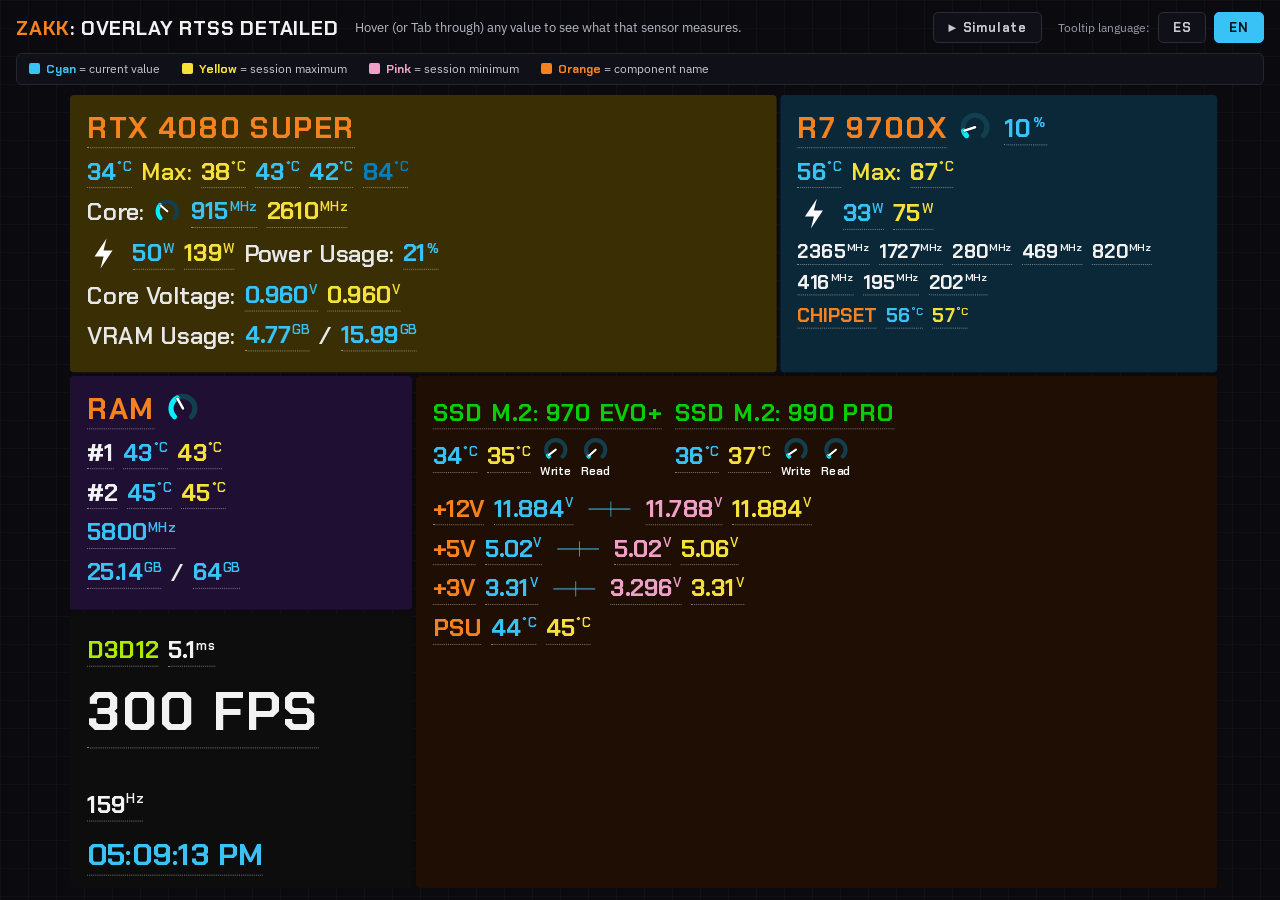
==== commit 850a1f0a: "changes" ====
--- a/stuff/pc-build/BENCHMARK/overlay-rivatuner-explaining.html
+++ b/stuff/pc-build/BENCHMARK/overlay-rivatuner-explaining.html
@@ -130,6 +130,37 @@
         outline-offset: 2px
       }
 
+      /* Botón de simulación (verde para diferenciarlo del selector de idioma) */
+      .simbtn {
+        font-family: 'Chakra Petch', sans-serif;
+        font-weight: 700;
+        font-size: 13px;
+        letter-spacing: .06em;
+        background: #101018;
+        color: #c8c8d2;
+        border: 1px solid #2c2c38;
+        border-radius: 5px;
+        padding: 6px 14px;
+        cursor: pointer;
+        transition: all .15s ease;
+      }
+
+      .simbtn:hover {
+        border-color: var(--lime);
+        color: #fff
+      }
+
+      .simbtn.active {
+        background: var(--lime);
+        border-color: var(--lime);
+        color: #0b1404
+      }
+
+      .simbtn:focus-visible {
+        outline: 2px solid var(--lime);
+        outline-offset: 2px
+      }
+
       .legend {
         width: 100%;
         margin-bottom: 10px;
@@ -507,6 +538,8 @@
       <h1 id="appTitle">ZAKK: Overlay RTSS DETAILED</h1>
       <p id="intro" data-i18n="intro">Hover (or Tab through) any value to see
         what that sensor measures.</p>
+      <button id="btn-sim" class="simbtn" type="button" aria-pressed="false"
+        onclick="toggleSim()">▶ Simulate</button>
       <div class="lang" role="group" aria-label="Tooltip language">
         <span id="langLabel" data-i18n="langLabel">Tooltip language:</span>
         <button id="btn-es" type="button" onclick="setLang('es')">ES</button>
@@ -854,6 +887,13 @@
         // Expuesto por si se quiere inspeccionar / actualizar desde la consola.
         window.OVERLAY_DATA = DATA;
 
+        // Copia limpia de los valores originales (sin `derived`), para poder
+        // restaurar el overlay cuando se apaga la simulación.
+        const DATA_BASE = JSON.parse(JSON.stringify(DATA));
+        // Idioma activo, recordado para que la simulación y el botón usen el
+        // texto correcto sin depender de localStorage en cada tick.
+        let currentLang = 'en';
+
         // Valores calculados a partir de DATA (porcentajes de gauge, etc).
         // Se recalculan en cada render, así que si cambiás DATA siempre quedan al día.
         const computeDerived = () => {
@@ -1313,6 +1353,7 @@
            5) IDIOMA: un solo punto de entrada que vuelve a pintar todo.
            ================================================================ */
         window.setLang = (lang) => {
+          currentLang = lang;
           computeDerived();
           renderValues();
           renderGauges();
@@ -1323,6 +1364,10 @@
           const enBtn = document.getElementById('btn-en');
           if (esBtn) esBtn.classList.toggle('active', lang === 'es');
           if (enBtn) enBtn.classList.toggle('active', lang === 'en');
+
+          // El texto del botón de simulación también depende del idioma.
+          const simBtn = document.getElementById('btn-sim');
+          if (simBtn) simBtn.textContent = simLabel(isSimRunning());
 
           try { localStorage.setItem('tipLang', lang); } catch (e) { /* private mode, ignore */ }
 
@@ -1473,6 +1518,186 @@
         window.addEventListener('scroll', () => { if (tipTarget) placeTip(); }, true);
         window.addEventListener('resize', () => { if (tipTarget) placeTip(); });
 
+        // Refresca el texto del tooltip abierto (los tooltips leen data-tip al
+        // mostrarse; en simulación hay que reinyectar el texto ya recalculado).
+        const refreshOpenTip = () => {
+          if (!tipTarget) return;
+          const t = tipTarget.getAttribute('data-tip');
+          if (t) { tipTextEl.textContent = t; placeTip(); }
+        };
+
+        /* ================================================================
+           6c) SIMULACIÓN. Un toggle que "enciende" el overlay: cada tick
+               genera lecturas plausibles y correlacionadas (una variable
+               `load` que sube/baja hace mover juntas temperatura, consumo,
+               clocks y FPS), actualiza máximos/mínimos de sesión, redibuja
+               valores + gauges + tooltips y alimenta los mini-gráficos de
+               los rieles de la fuente. Al apagarlo se restaura el snapshot.
+           ================================================================ */
+        const rnd = (a, b) => a + Math.random() * (b - a);
+        const clamp = (v, a, b) => Math.max(a, Math.min(b, v));
+        const pad2 = (n) => String(n).padStart(2, '0');
+
+        const HIST_MAX = 22;
+        const hist = { rail12v: [], rail5v: [], rail3v: [] };
+        const pushHist = (k, v) => {
+          const a = hist[k];
+          a.push(v);
+          if (a.length > HIST_MAX) a.shift();
+        };
+
+        let simTimer = null;
+        let load = 0.12;
+        const isSimRunning = () => simTimer !== null;
+        const simLabel = (on) => currentLang === 'es'
+          ? (on ? '■ Detener' : '▶ Simular')
+          : (on ? '■ Stop' : '▶ Simulate');
+
+        const simStep = () => {
+          // `load` es la "intensidad de juego": un paseo aleatorio en [0,1]
+          // del que dependen casi todas las demás lecturas.
+          load = clamp(load + rnd(-0.18, 0.18), 0, 1);
+          const g = DATA.gpu, c = DATA.cpu;
+
+          // ---- GPU ----
+          g.power = Math.round(clamp(45 + load * 265 + rnd(-8, 8), 20, g.powerLimit));
+          g.powerUsagePercent = Math.round(g.power / g.powerLimit * 100);
+          g.temp = Math.round(clamp(34 + load * 40 + rnd(-1, 1), 30, 84));
+          g.hotspot = Math.round(clamp(g.temp + 8 + load * 6, g.temp, 100));
+          g.vramTemp = Math.round(clamp(g.temp + 4 + rnd(-1, 2), 30, 95));
+          g.coreClock = Math.round(clamp(900 + load * 1720 + rnd(-40, 40), 300, g.boostCeiling));
+          g.voltage = +clamp(0.85 + load * 0.25 + rnd(-0.01, 0.01), 0.8, 1.15).toFixed(3);
+          g.vramUsed = +clamp(4.2 + load * 8 + rnd(-0.3, 0.3), 3, g.vramTotal).toFixed(2);
+          g.tempMax = Math.max(g.tempMax, g.temp);
+          g.coreClockMax = Math.max(g.coreClockMax, g.coreClock);
+          g.powerMax = Math.max(g.powerMax, g.power);
+          g.voltageMax = Math.max(g.voltageMax, g.voltage);
+
+          // ---- CPU ----
+          const cpuLoad = clamp(load * rnd(0.6, 1.1), 0, 1);
+          c.usagePercent = Math.round(cpuLoad * 100);
+          c.temp = Math.round(clamp(42 + cpuLoad * 45 + rnd(-1, 1), 35, 95));
+          c.power = Math.round(clamp(18 + cpuLoad * 72 + rnd(-3, 3), 10, 120));
+          c.tempMax = Math.max(c.tempMax, c.temp);
+          c.powerMax = Math.max(c.powerMax, c.power);
+          for (let i = 0; i < c.cores.length; i++) {
+            const active = Math.random() < 0.35 + cpuLoad * 0.5;
+            c.cores[i] = Math.round(active ? rnd(3200, 4700 + cpuLoad * 600) : rnd(400, 1600));
+          }
+          c.chipsetTemp = Math.round(clamp(54 + load * 8 + rnd(-1, 1), 45, 70));
+          c.chipsetTempMax = Math.max(c.chipsetTempMax, c.chipsetTemp);
+
+          // ---- RAM ----
+          DATA.ram.used = +clamp(DATA.ram.used + rnd(-0.6, 0.6), 12, DATA.ram.total - 2).toFixed(2);
+          DATA.ram.stick1.temp = Math.round(clamp(40 + load * 8 + rnd(-1, 1), 35, 60));
+          DATA.ram.stick2.temp = Math.round(clamp(42 + load * 8 + rnd(-1, 1), 35, 62));
+          DATA.ram.stick1.tempMax = Math.max(DATA.ram.stick1.tempMax, DATA.ram.stick1.temp);
+          DATA.ram.stick2.tempMax = Math.max(DATA.ram.stick2.tempMax, DATA.ram.stick2.temp);
+
+          // ---- SSDs ----
+          DATA.ssd.forEach((s) => {
+            s.temp = Math.round(clamp(s.temp + rnd(-1, 1.4), 32, 70));
+            s.tempMax = Math.max(s.tempMax, s.temp);
+            s.writePercent = Math.round(clamp(rnd(0, 55) * (0.3 + load), 0, 100));
+            s.readPercent = Math.round(clamp(rnd(0, 55) * (0.3 + load), 0, 100));
+          });
+
+          // ---- PSU ----
+          DATA.psu.temp = Math.round(clamp(42 + load * 10 + rnd(-1, 1), 38, 70));
+          DATA.psu.tempMax = Math.max(DATA.psu.tempMax, DATA.psu.temp);
+
+          // ---- Rieles de la fuente (caen un poco cuando sube la carga) ----
+          const v12 = clamp(12.0 - load * 0.22 + rnd(-0.03, 0.03), 11.4, 12.6);
+          DATA.rail12v.current = +v12.toFixed(3);
+          DATA.rail12v.min = +Math.min(DATA.rail12v.min, v12).toFixed(3);
+          DATA.rail12v.max = +Math.max(DATA.rail12v.max, v12).toFixed(3);
+          const v5 = clamp(5.03 - load * 0.04 + rnd(-0.02, 0.02), 4.75, 5.25);
+          DATA.rail5v.current = +v5.toFixed(2);
+          DATA.rail5v.min = +Math.min(DATA.rail5v.min, v5).toFixed(2);
+          DATA.rail5v.max = +Math.max(DATA.rail5v.max, v5).toFixed(2);
+          const v3 = clamp(3.31 - load * 0.02 + rnd(-0.01, 0.01), 3.14, 3.47);
+          DATA.rail3v.current = v3.toFixed(2);
+          DATA.rail3v.min = Math.min(parseFloat(DATA.rail3v.min), v3).toFixed(3);
+          DATA.rail3v.max = Math.max(parseFloat(DATA.rail3v.max), v3).toFixed(2);
+          pushHist('rail12v', v12);
+          pushHist('rail5v', v5);
+          pushHist('rail3v', v3);
+
+          // ---- FPS / frametime ----
+          const fps = Math.round(clamp(60 + load * 220 + rnd(-15, 15), 20, 360));
+          DATA.perf.fps = fps;
+          DATA.perf.frametime = +(1000 / Math.max(fps, 1)).toFixed(1);
+
+          // ---- Reloj real ----
+          const now = new Date();
+          let h = now.getHours();
+          const ap = h >= 12 ? 'PM' : 'AM';
+          h = h % 12 || 12;
+          DATA.perf.clock = `${pad2(h)}:${pad2(now.getMinutes())}:${pad2(now.getSeconds())} ${ap}`;
+        };
+
+        // Dibuja un mini-sparkline dentro de cada .volt-graph a partir del
+        // historial del riel correspondiente.
+        const drawGraph = (el, buf) => {
+          if (!buf || buf.length < 2) { el.innerHTML = '<span class="tick"></span>'; return; }
+          const W = 44, H = 16, pad = 2;
+          let mn = Math.min(...buf), mx = Math.max(...buf);
+          if (mx - mn < 1e-6) { mn -= 0.01; mx += 0.01; }
+          const n = buf.length;
+          const pts = buf.map((v, i) => {
+            const x = pad + (W - 2 * pad) * (i / (n - 1));
+            const y = pad + (H - 2 * pad) * (1 - (v - mn) / (mx - mn));
+            return `${x.toFixed(1)},${y.toFixed(1)}`;
+          }).join(' ');
+          el.innerHTML =
+            `<svg width="${W}" height="${H}" viewBox="0 0 ${W} ${H}" aria-hidden="true"` +
+            ` style="position:absolute;left:0;top:0">` +
+            `<polyline points="${pts}" fill="none" stroke="var(--cyan)" stroke-width="1.2"` +
+            ` stroke-linejoin="round" stroke-linecap="round"/></svg>`;
+        };
+        const updateGraphs = () => {
+          document.querySelectorAll('.volt-graph').forEach((el) => {
+            const rail = (el.getAttribute('data-tip-key') || '').replace('Graph', '');
+            drawGraph(el, hist[rail]);
+          });
+        };
+        const resetGraphs = () => {
+          document.querySelectorAll('.volt-graph').forEach((el) => {
+            el.innerHTML = '<span class="tick"></span>';
+          });
+        };
+
+        // Restaura DATA a los valores originales (mutando el objeto, no
+        // reemplazándolo, así window.OVERLAY_DATA sigue apuntando al mismo).
+        const restoreData = () => {
+          const src = JSON.parse(JSON.stringify(DATA_BASE));
+          Object.keys(src).forEach((k) => { DATA[k] = src[k]; });
+        };
+
+        window.toggleSim = () => {
+          const btn = document.getElementById('btn-sim');
+          if (isSimRunning()) {
+            clearInterval(simTimer);
+            simTimer = null;
+            restoreData();
+            hist.rail12v.length = hist.rail5v.length = hist.rail3v.length = 0;
+            resetGraphs();
+            window.renderOverlay();
+            if (btn) { btn.classList.remove('active'); btn.setAttribute('aria-pressed', 'false'); btn.textContent = simLabel(false); }
+          } else {
+            simTimer = setInterval(() => {
+              simStep();
+              computeDerived();
+              renderValues();
+              renderGauges();
+              renderTooltips(currentLang);
+              updateGraphs();
+              refreshOpenTip();
+            }, 700);
+            if (btn) { btn.classList.add('active'); btn.setAttribute('aria-pressed', 'true'); btn.textContent = simLabel(true); }
+          }
+        };
+
         /* ================================================================
            7) Arranque.
            ================================================================ */
